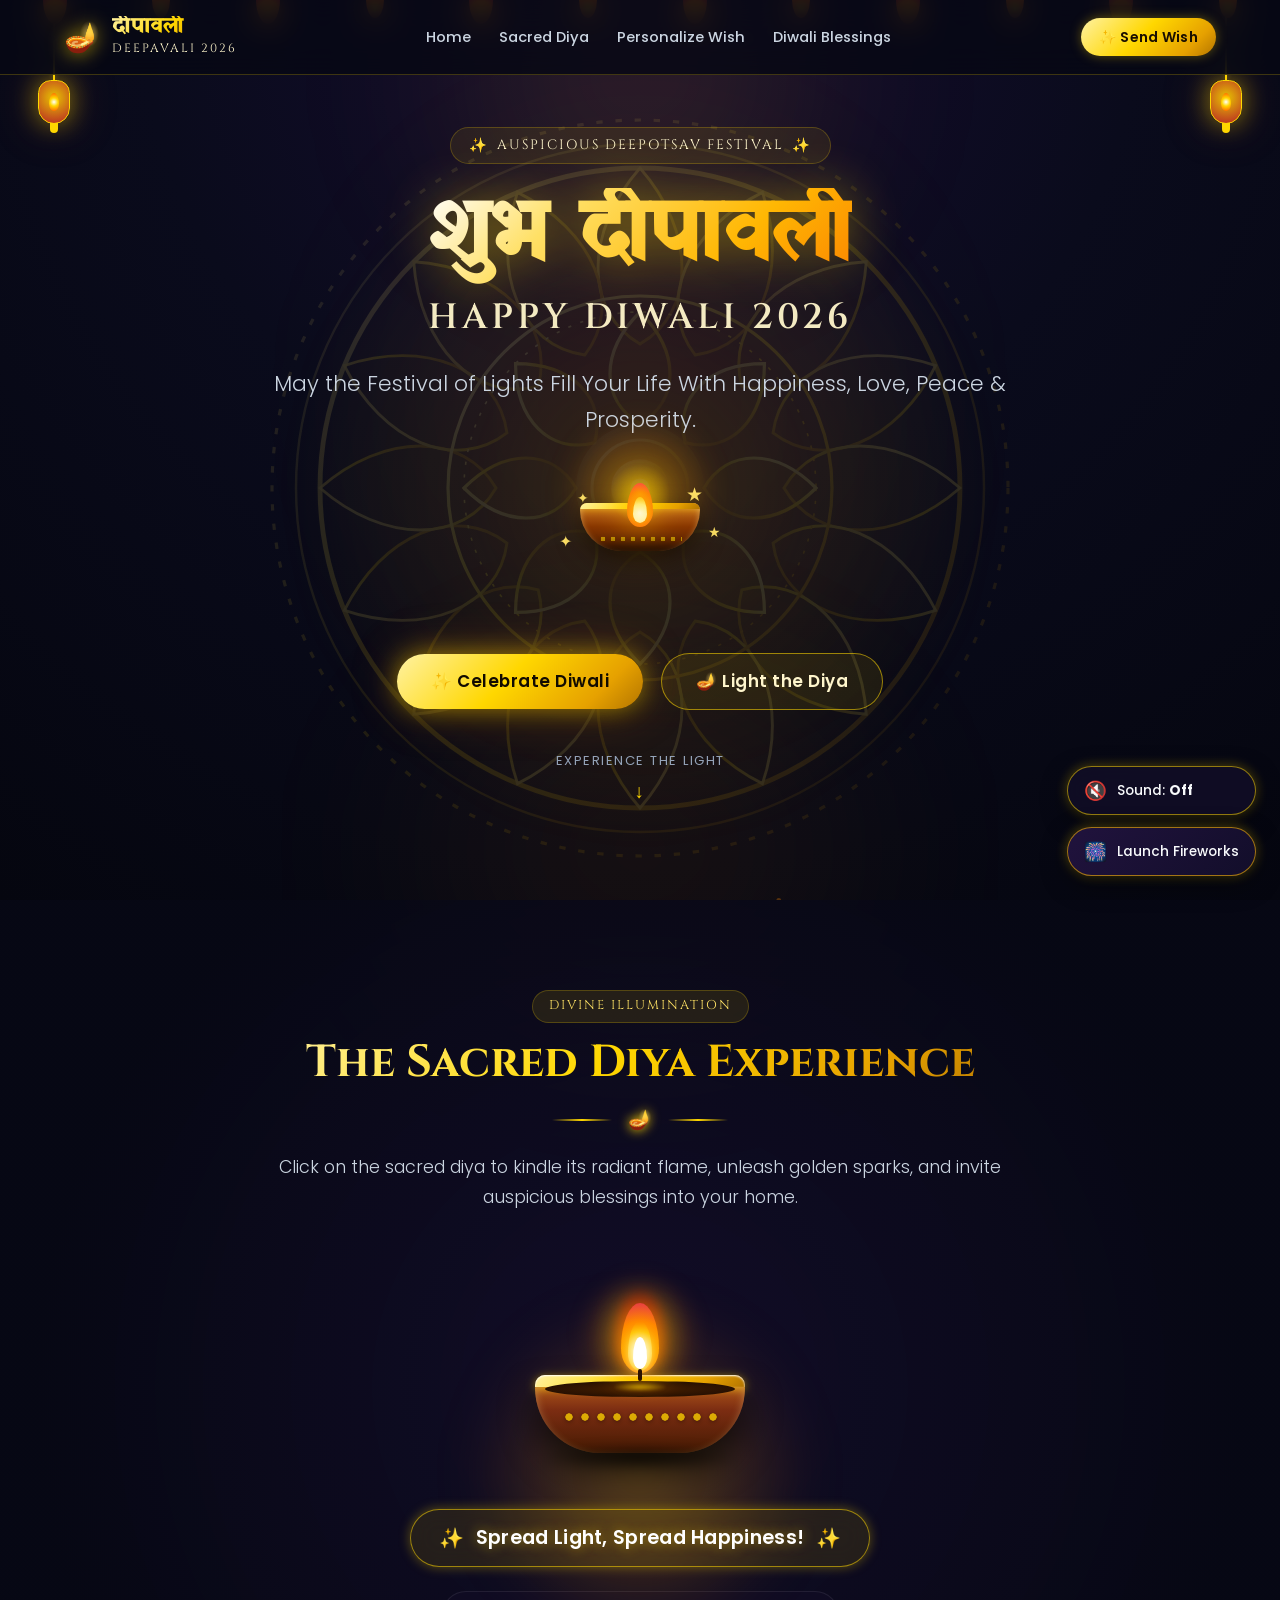
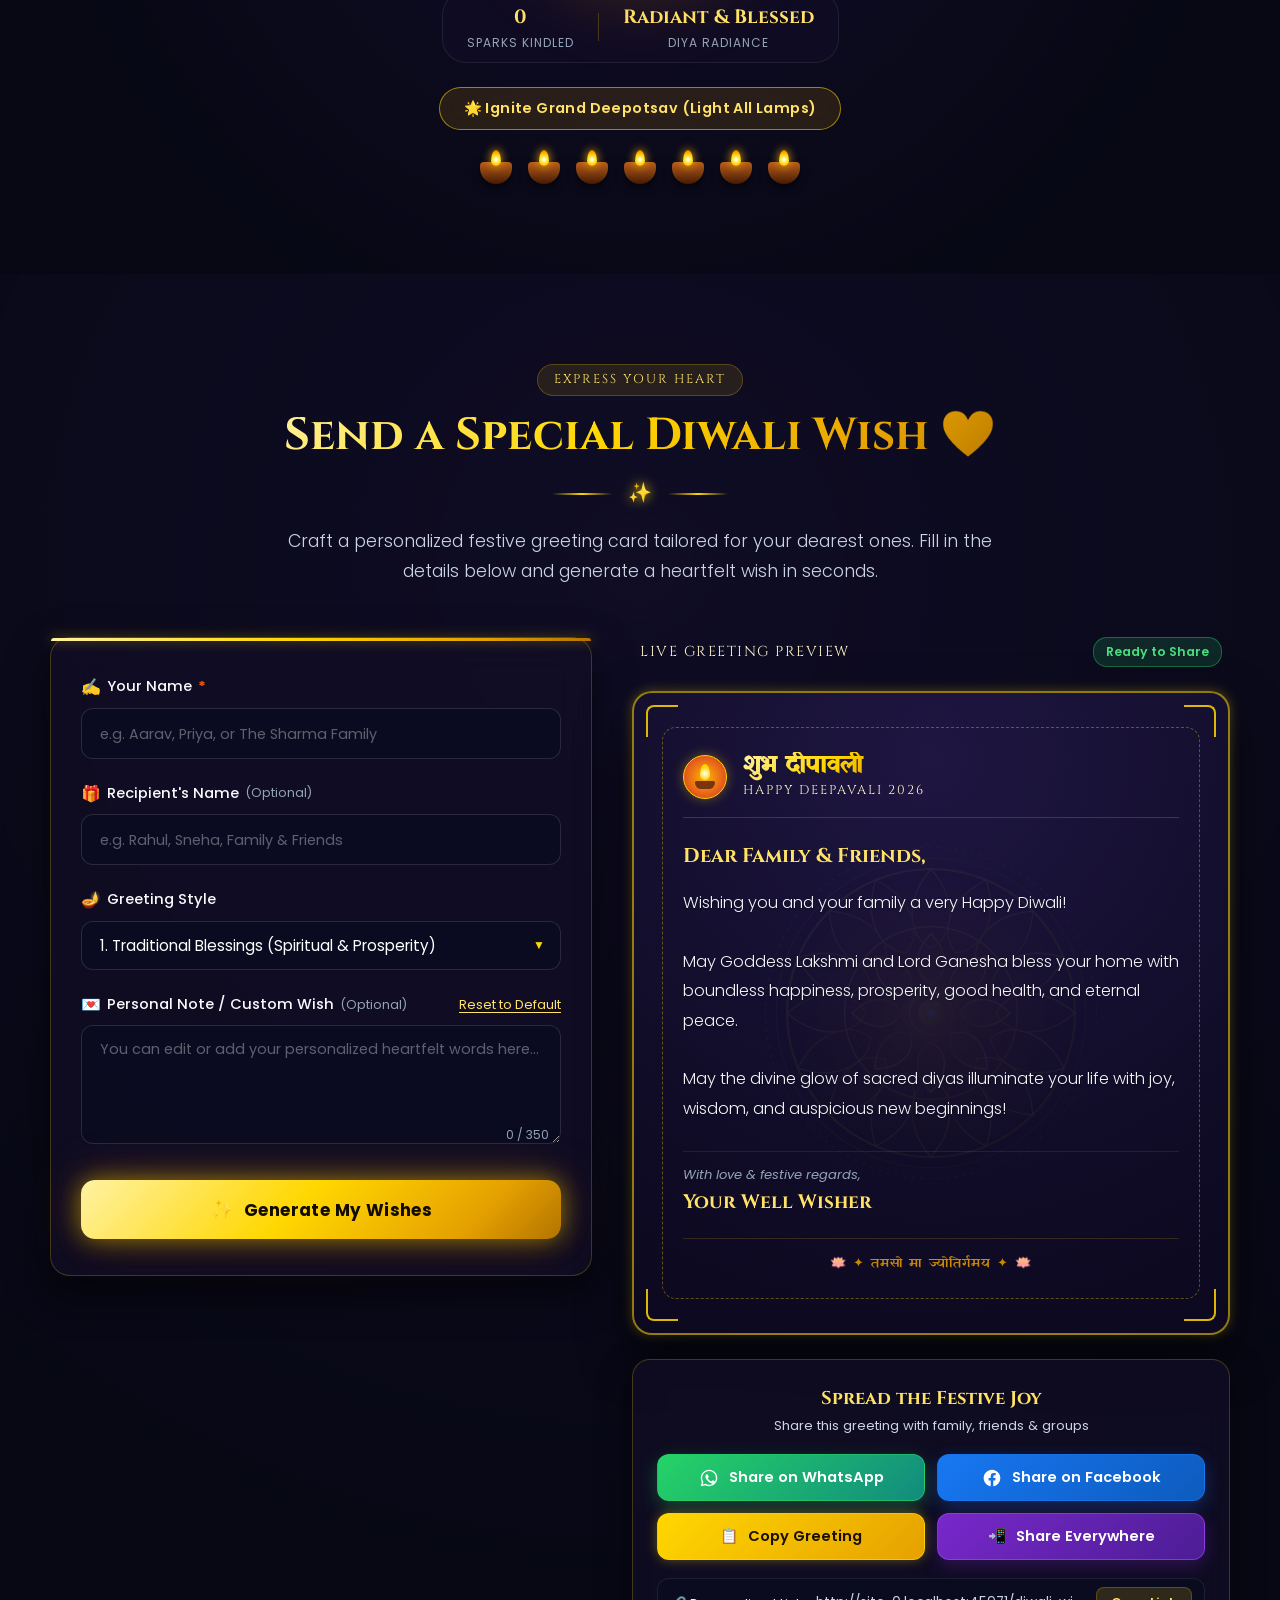
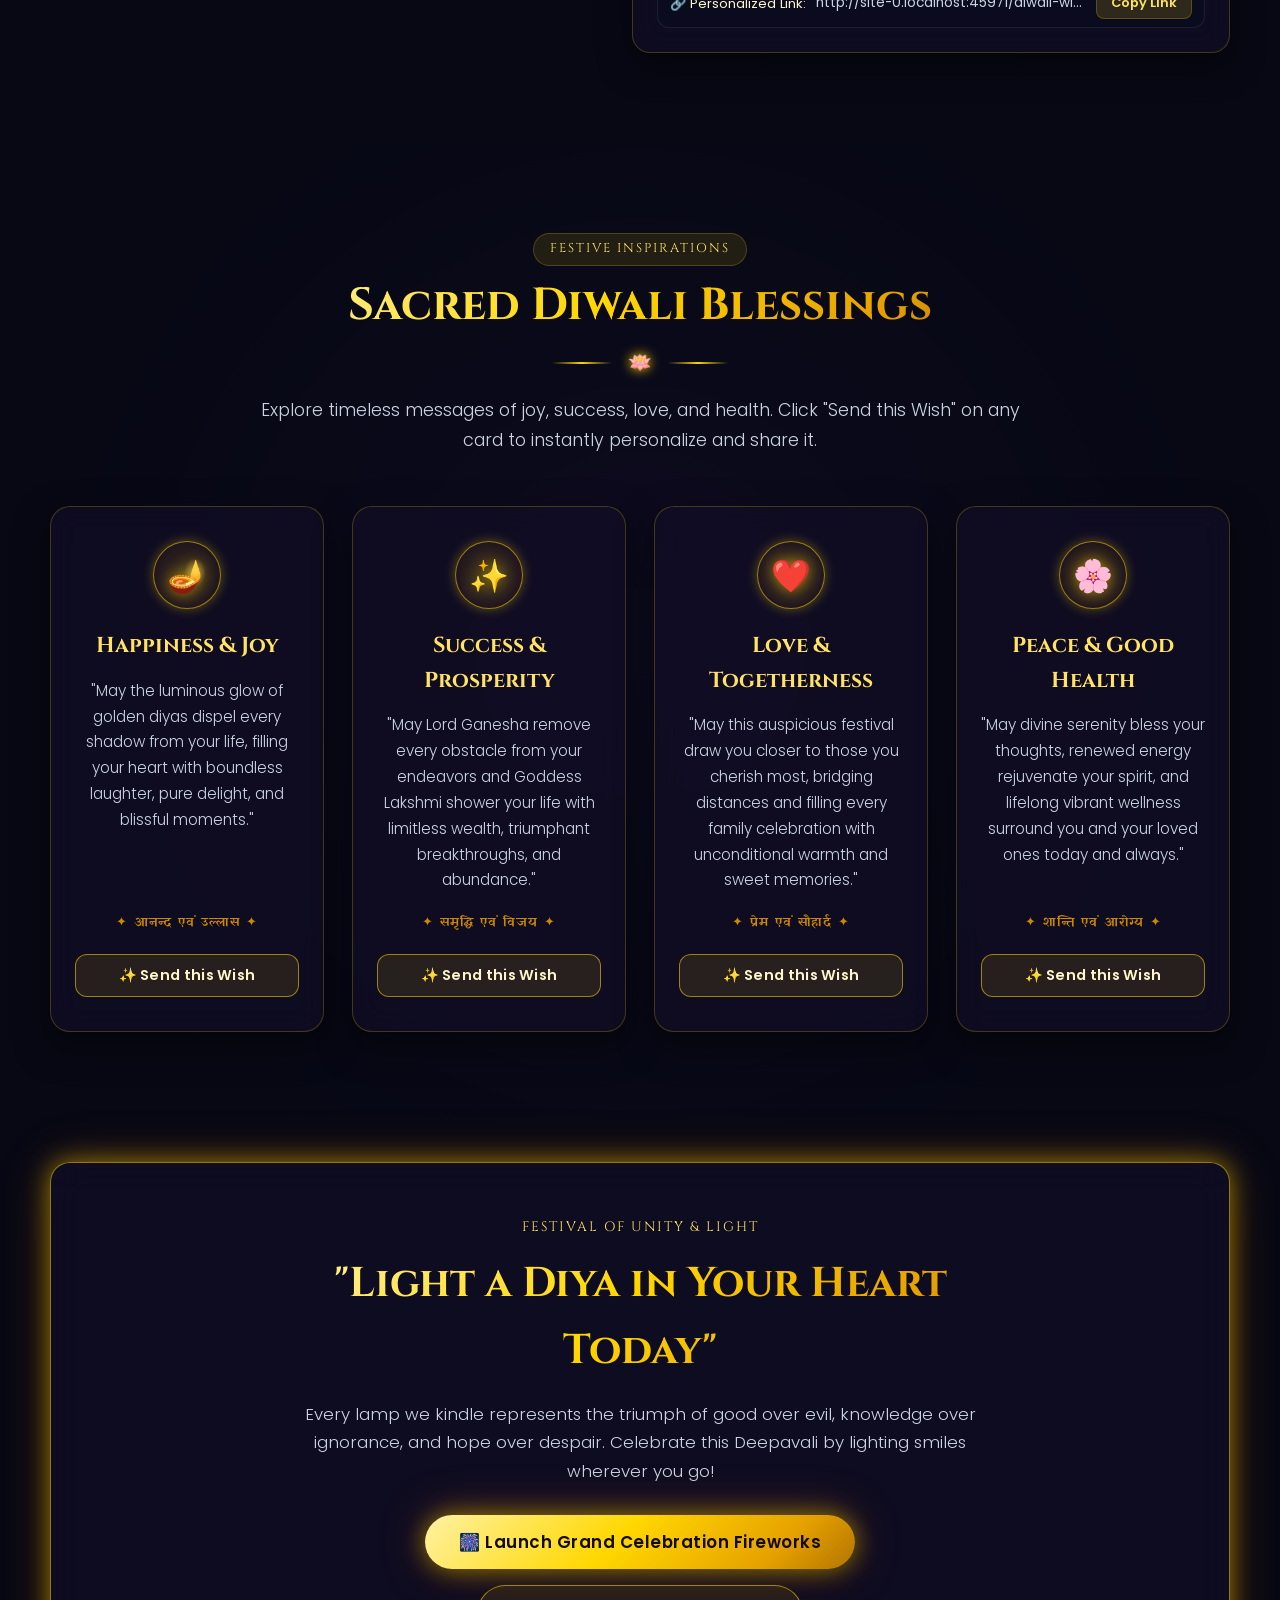
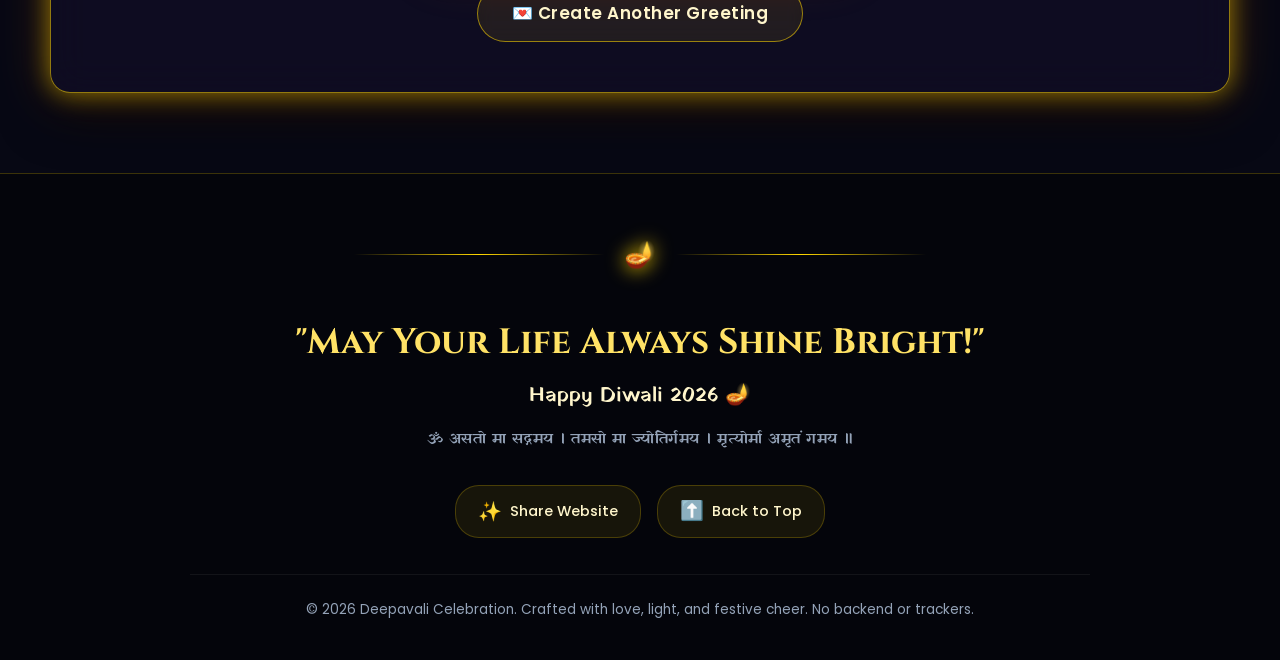
==== index.html @ d4a1dcd3 "feat: Initial commit for Happy Diwali 2026 celebration website" ====
<!DOCTYPE html>
<html lang="en">
<head>
  <meta charset="UTF-8">
  <meta http-equiv="refresh" content="0; url=diwali-wishes/index.html">
  <title>Happy Diwali 2026 | शुभ दीपावली</title>
  <script>
    window.location.replace("diwali-wishes/index.html" + window.location.search + window.location.hash);
  </script>
</head>
<body style="background:#070814; color:#ffd700; font-family:sans-serif; text-align:center; padding-top:20vh;">
  <h2>🪔 शुभ दीपावली | Happy Diwali 2026</h2>
  <p>Entering the Festival of Lights...</p>
  <p><a href="diwali-wishes/index.html" style="color:#ffb703;">Click here if not redirected automatically</a></p>
</body>
</html>
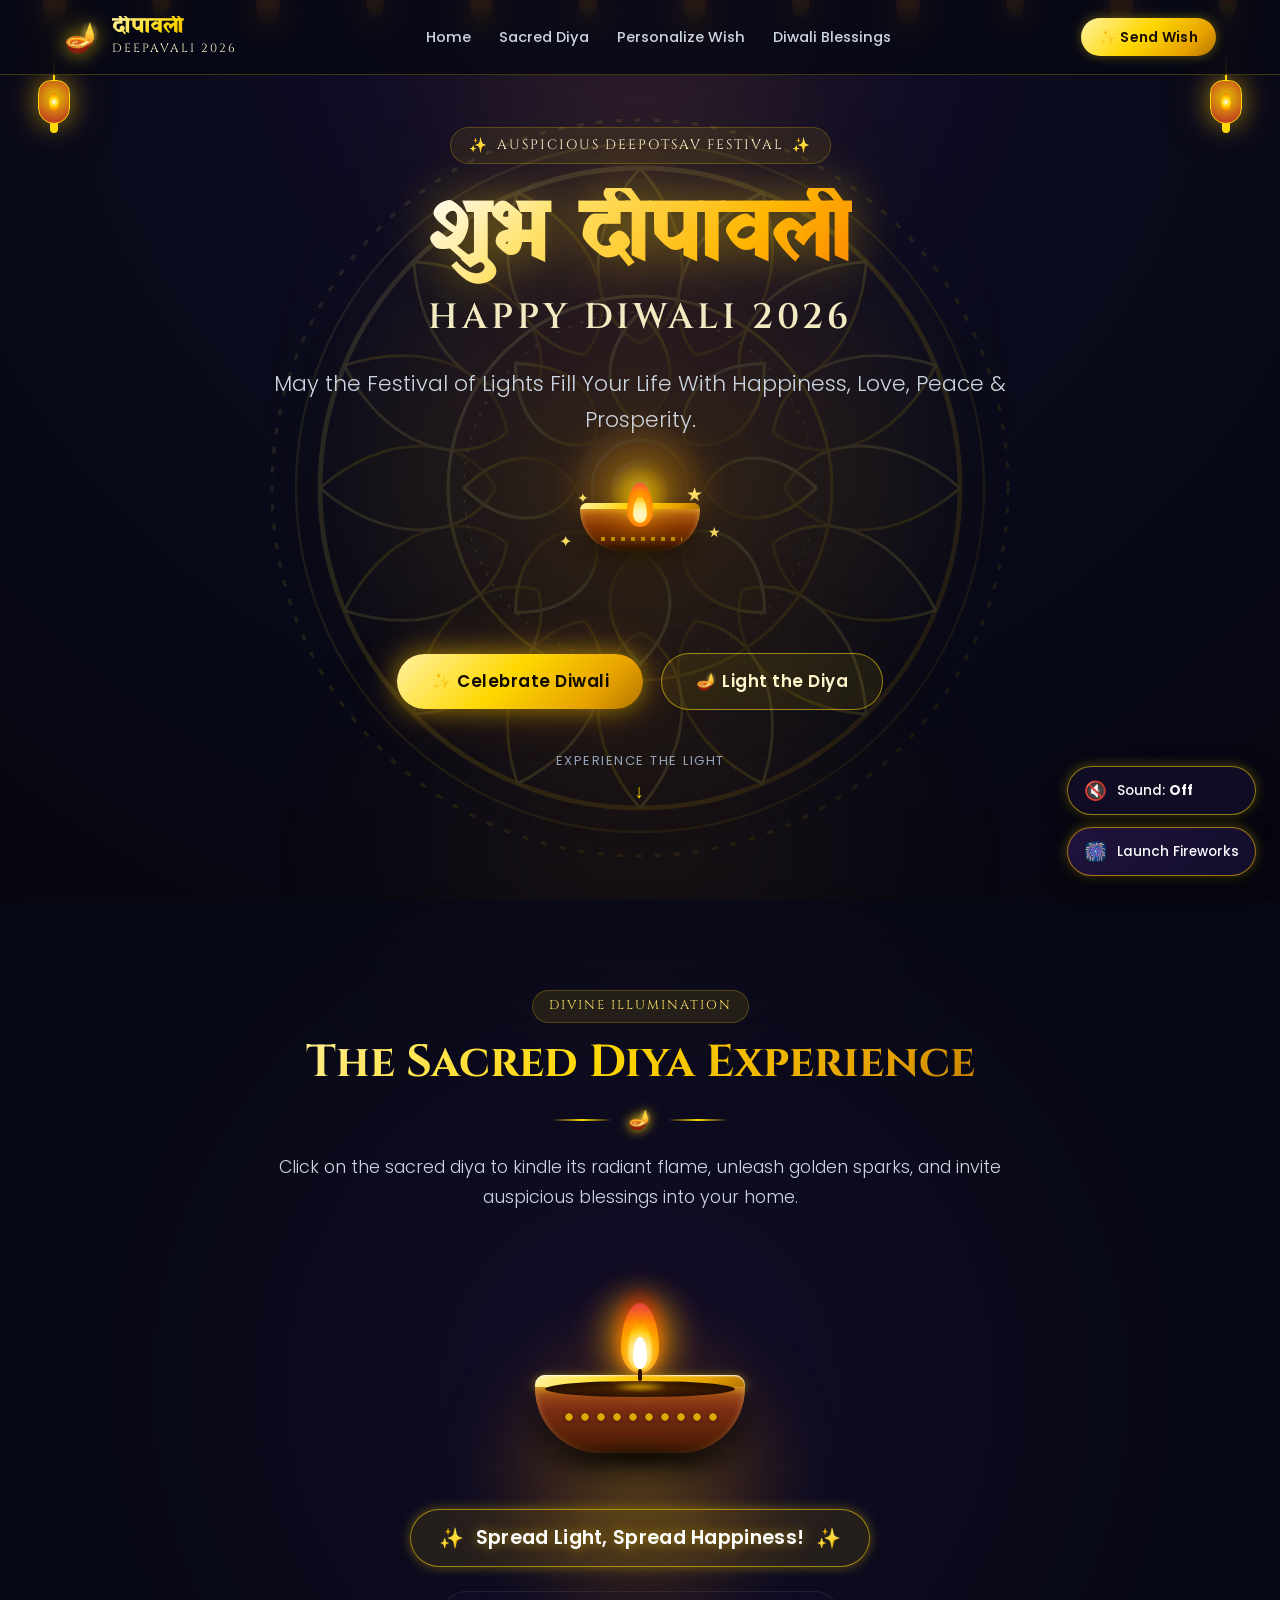
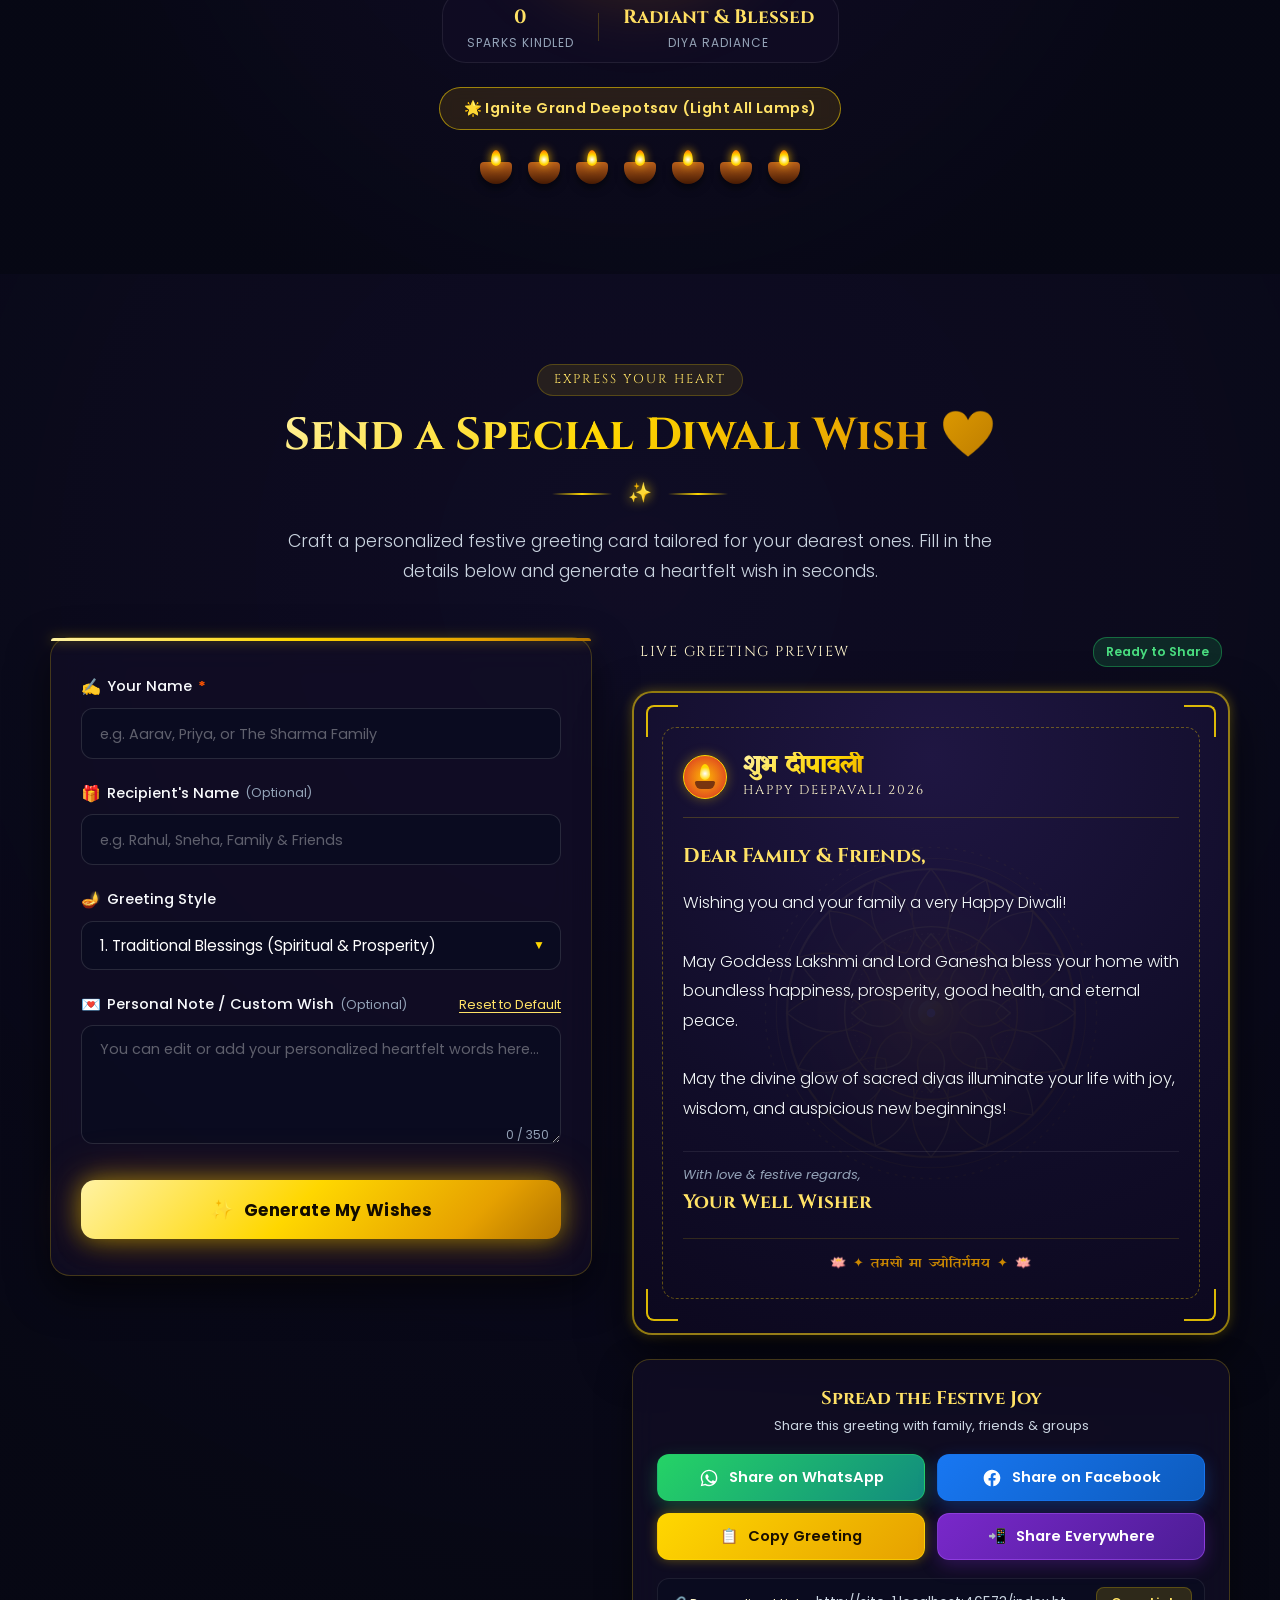
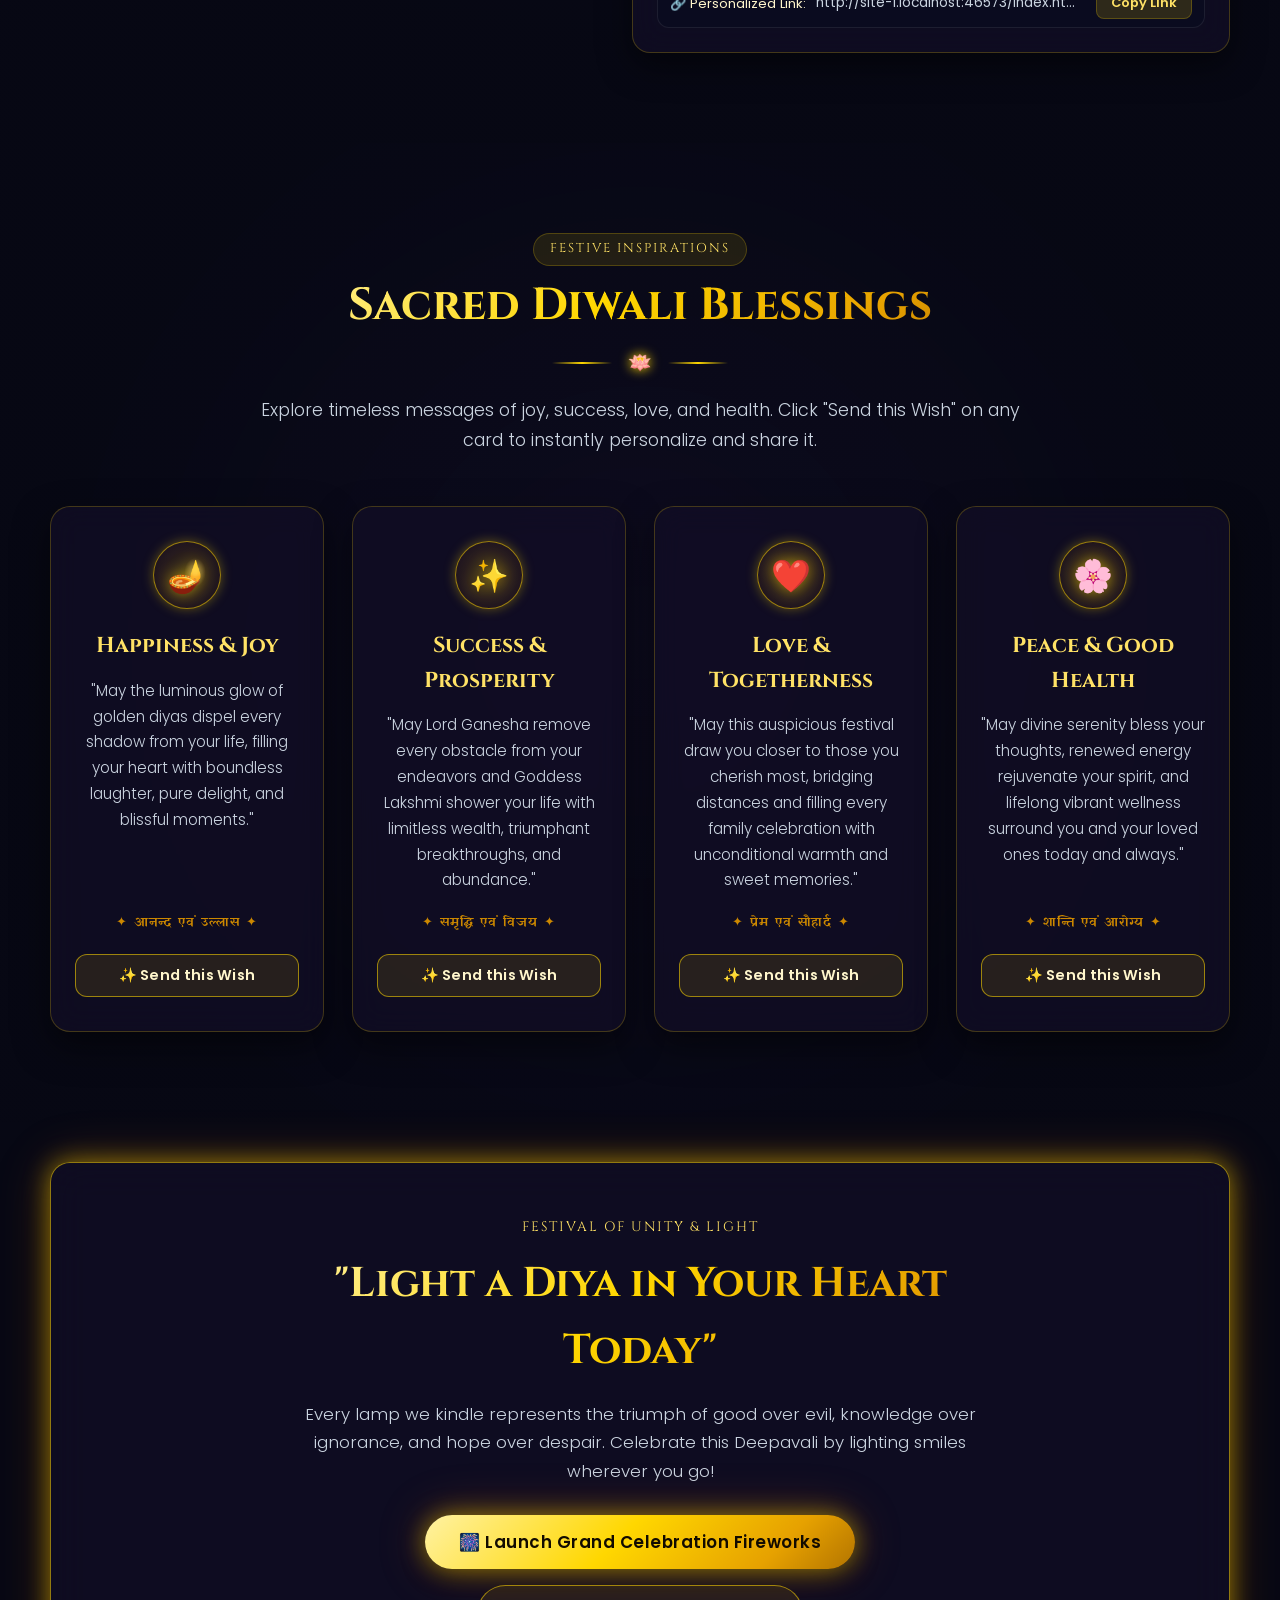
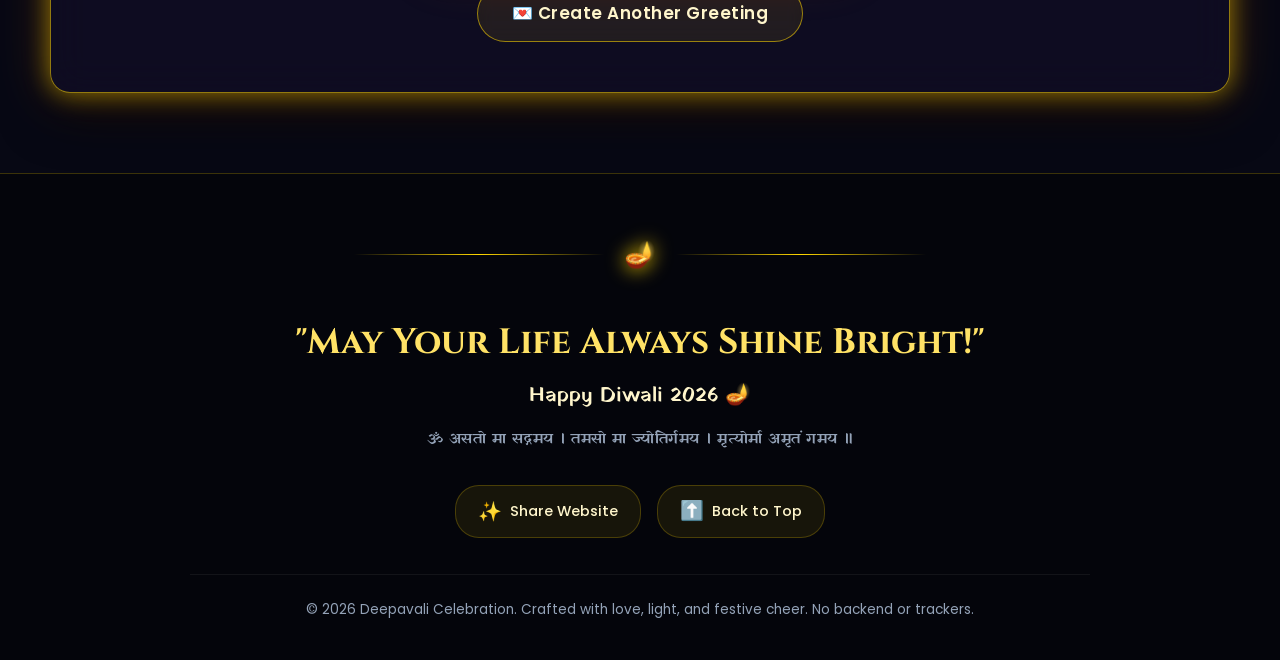
==== commit 18cfda1a: "refactor: Flatten project structure to single root index.html" ====
--- a/index.html
+++ b/index.html
@@ -2,15 +2,652 @@
 <html lang="en">
 <head>
   <meta charset="UTF-8">
-  <meta http-equiv="refresh" content="0; url=diwali-wishes/index.html">
-  <title>Happy Diwali 2026 | शुभ दीपावली</title>
-  <script>
-    window.location.replace("diwali-wishes/index.html" + window.location.search + window.location.hash);
-  </script>
+  <meta name="viewport" content="width=device-width, initial-scale=1.0">
+  <title>Happy Diwali 2026 | शुभ दीपावली - Festival of Lights Celebration</title>
+  <meta name="description" content="Celebrate Happy Diwali 2026 with interactive glowing diyas, magical fireworks, personalized festive greetings, and share heartfelt blessings with your family and friends.">
+  <meta name="keywords" content="Happy Diwali 2026, Shubh Deepavali, Diwali wishes, Diwali greetings, interactive diya, Diwali fireworks, Indian festival of lights">
+  <meta name="author" content="Diwali Celebration">
+  <meta name="theme-color" content="#070814">
+
+  <!-- Open Graph / Facebook -->
+  <meta property="og:type" content="website">
+  <meta property="og:url" content="https://diwali-celebration.local/">
+  <meta property="og:title" content="Happy Diwali 2026 | शुभ दीपावली - Festival of Lights">
+  <meta property="og:description" content="Send personalized Diwali greetings, light the sacred diya, burst fireworks, and spread happiness this festive season!">
+  <meta property="og:image" content="assets/favicon.svg">
+
+  <!-- Twitter -->
+  <meta name="twitter:card" content="summary_large_image">
+  <meta name="twitter:title" content="Happy Diwali 2026 | शुभ दीपावली - Festival of Lights">
+  <meta name="twitter:description" content="Light sacred diyas, launch vibrant fireworks, and generate personalized Diwali wishes for your loved ones!">
+
+  <!-- Favicon -->
+  <link rel="icon" type="image/svg+xml" href="assets/favicon.svg">
+
+  <!-- Google Fonts -->
+  <link rel="preconnect" href="https://fonts.googleapis.com">
+  <link rel="preconnect" href="https://fonts.gstatic.com" crossorigin>
+  <link href="https://fonts.googleapis.com/css2?family=Cinzel:wght@600;700;900&family=Poppins:wght@300;400;500;600;700&family=Rozha+One&family=Yatra+One&display=swap" rel="stylesheet">
+
+  <link rel="stylesheet" href="style.css">
 </head>
-<body style="background:#070814; color:#ffd700; font-family:sans-serif; text-align:center; padding-top:20vh;">
-  <h2>🪔 शुभ दीपावली | Happy Diwali 2026</h2>
-  <p>Entering the Festival of Lights...</p>
-  <p><a href="diwali-wishes/index.html" style="color:#ffb703;">Click here if not redirected automatically</a></p>
+<body>
+
+  <!-- Background Particle & Fireworks Canvas -->
+  <canvas id="fireworks-canvas" aria-hidden="true"></canvas>
+
+  <!-- Ambient Light Halos -->
+  <div class="ambient-glow ambient-glow--top" aria-hidden="true"></div>
+  <div class="ambient-glow ambient-glow--center" aria-hidden="true"></div>
+  <div class="ambient-glow ambient-glow--bottom" aria-hidden="true"></div>
+
+  <!-- Decorative Top Toran / Festive Garlands -->
+  <div class="festive-toran" aria-hidden="true">
+    <div class="toran-garland">
+      <div class="toran-drop"></div>
+      <div class="toran-drop"></div>
+      <div class="toran-drop"></div>
+      <div class="toran-drop"></div>
+      <div class="toran-drop"></div>
+      <div class="toran-drop"></div>
+      <div class="toran-drop"></div>
+      <div class="toran-drop"></div>
+      <div class="toran-drop"></div>
+      <div class="toran-drop"></div>
+      <div class="toran-drop"></div>
+      <div class="toran-drop"></div>
+    </div>
+  </div>
+
+  <!-- Hanging Decorative Lanterns / Diyas (Left & Right) -->
+  <div class="hanging-lantern hanging-lantern--left" aria-hidden="true">
+    <div class="lantern-string"></div>
+    <div class="lantern-body">
+      <div class="lantern-flame"></div>
+    </div>
+  </div>
+  <div class="hanging-lantern hanging-lantern--right" aria-hidden="true">
+    <div class="lantern-string"></div>
+    <div class="lantern-body">
+      <div class="lantern-flame"></div>
+    </div>
+  </div>
+
+  <!-- Floating Audio & Celebration Controls -->
+  <aside class="floating-controls" aria-label="Celebration Controls">
+    <button id="sound-toggle-btn" class="control-btn" title="Toggle Festive Sound Effects" aria-label="Toggle Festive Sound Effects" aria-pressed="false">
+      <span class="control-icon" id="sound-icon">🔇</span>
+      <span class="control-label">Sound: <strong id="sound-status">Off</strong></span>
+    </button>
+    <button id="firework-launch-btn" class="control-btn control-btn--sparkle" title="Burst Celebration Fireworks" aria-label="Burst Fireworks">
+      <span class="control-icon">🎆</span>
+      <span class="control-label">Launch Fireworks</span>
+    </button>
+  </aside>
+
+  <!-- Header / Navigation Bar -->
+  <header class="site-header" id="top">
+    <nav class="nav-container" aria-label="Main Navigation">
+      <a href="#top" class="brand-logo" aria-label="Deepavali 2026 Home">
+        <span class="brand-diya" aria-hidden="true">🪔</span>
+        <span class="brand-text">
+          <span class="brand-title">दीपावली</span>
+          <span class="brand-subtitle">Deepavali 2026</span>
+        </span>
+      </a>
+
+      <ul class="nav-menu">
+        <li><a href="#hero" class="nav-link">Home</a></li>
+        <li><a href="#interactive-diya" class="nav-link">Sacred Diya</a></li>
+        <li><a href="#wishes-generator" class="nav-link">Personalize Wish</a></li>
+        <li><a href="#festive-cards" class="nav-link">Diwali Blessings</a></li>
+      </ul>
+
+      <a href="#wishes-generator" class="btn-nav-action">
+        <span>✨ Send Wish</span>
+      </a>
+    </nav>
+  </header>
+
+  <main>
+    <!-- 2. HERO SECTION -->
+    <section class="hero-section" id="hero" aria-labelledby="hero-title">
+      <!-- Rotating Decorative Rangoli in background -->
+      <div class="hero-rangoli-bg" aria-hidden="true">
+        <img src="assets/rangoli-mandala.svg" alt="" class="spinning-rangoli">
+      </div>
+
+      <!-- Personalized Incoming Greeting Banner (if URL has ?to=...) -->
+      <div id="incoming-wish-banner" class="incoming-wish-banner hidden" role="alert">
+        <div class="banner-inner">
+          <span class="banner-sparkle">✨</span>
+          <p id="incoming-wish-text">A special Diwali wish has arrived for you!</p>
+          <a href="#generated-card-section" class="banner-cta">View Greeting 🪔</a>
+        </div>
+      </div>
+
+      <div class="hero-content">
+        <div class="hero-badge">
+          <span class="badge-sparkle">✨</span>
+          <span>Auspicious Deepotsav Festival</span>
+          <span class="badge-sparkle">✨</span>
+        </div>
+
+        <h1 class="hero-title" id="hero-title">
+          <span class="hindi-headline">शुभ दीपावली</span>
+          <span class="english-headline">Happy Diwali 2026</span>
+        </h1>
+
+        <p class="hero-subheading">
+          May the Festival of Lights Fill Your Life With Happiness, Love, Peace &amp; Prosperity.
+        </p>
+
+        <!-- Central Hero Animated Diya -->
+        <div class="hero-diya-wrapper" aria-label="Festive Diya Illustration">
+          <div class="diya-aura"></div>
+          <div class="diya-sparkles-container" aria-hidden="true">
+            <span class="sparkle s1">✦</span>
+            <span class="sparkle s2">★</span>
+            <span class="sparkle s3">✦</span>
+            <span class="sparkle s4">★</span>
+          </div>
+
+          <div class="traditional-diya hero-diya-graphic">
+            <!-- Diya Flame -->
+            <div class="diya-flame-group">
+              <div class="flame-outer"></div>
+              <div class="flame-core"></div>
+              <div class="flame-glow"></div>
+            </div>
+            <!-- Diya Clay Vessel -->
+            <div class="diya-body">
+              <div class="diya-rim-gold"></div>
+              <div class="diya-pattern"></div>
+              <div class="diya-base-shadow"></div>
+            </div>
+          </div>
+        </div>
+
+        <!-- Hero Call to Action Buttons -->
+        <div class="hero-actions">
+          <a href="#wishes-generator" class="cta-button primary-cta" id="cta-celebrate-btn">
+            <span class="cta-shine"></span>
+            <span class="cta-text">✨ Celebrate Diwali</span>
+          </a>
+          <a href="#interactive-diya" class="cta-button secondary-cta" id="cta-light-diya-btn">
+            <span class="cta-text">🪔 Light the Diya</span>
+          </a>
+        </div>
+
+        <!-- Floating scroll indicator -->
+        <a href="#interactive-diya" class="scroll-down-hint" aria-label="Scroll to Sacred Diya experience">
+          <span class="hint-text">Experience the Light</span>
+          <span class="hint-arrow">↓</span>
+        </a>
+      </div>
+    </section>
+
+    <!-- 3. INTERACTIVE DIYA EXPERIENCE -->
+    <section class="interactive-diya-section" id="interactive-diya" aria-labelledby="diya-experience-title">
+      <div class="section-container">
+        <div class="section-header">
+          <span class="section-tag">Divine Illumination</span>
+          <h2 class="section-title" id="diya-experience-title">The Sacred Diya Experience</h2>
+          <div class="decorative-separator" aria-hidden="true">
+            <span class="sep-line"></span>
+            <span class="sep-icon">🪔</span>
+            <span class="sep-line"></span>
+          </div>
+          <p class="section-subtitle">
+            Click on the sacred diya to kindle its radiant flame, unleash golden sparks, and invite auspicious blessings into your home.
+          </p>
+        </div>
+
+        <!-- Interactive Centerpiece Diya -->
+        <div class="interactive-diya-stage">
+          <div class="diya-pedestal-glow" id="pedestal-glow"></div>
+          
+          <button type="button" class="grand-diya-button" id="grand-diya-btn" aria-label="Click to light sacred diya and trigger radiant glow">
+            <!-- Golden shockwave ripple effect on click -->
+            <div class="diya-shockwave" id="diya-shockwave" aria-hidden="true"></div>
+
+            <!-- Diya Graphic Container -->
+            <div class="grand-diya" id="grand-diya">
+              <!-- Animated Flame Group -->
+              <div class="grand-flame-wrapper" id="grand-flame">
+                <div class="flame-halo"></div>
+                <div class="flame-outer-burst"></div>
+                <div class="flame-shape flame-outer"></div>
+                <div class="flame-shape flame-middle"></div>
+                <div class="flame-shape flame-inner"></div>
+                <div class="flame-wick"></div>
+              </div>
+
+              <!-- Grand Clay Diya Vessel -->
+              <div class="grand-diya-vessel">
+                <div class="vessel-gold-rim"></div>
+                <div class="vessel-oil-pool">
+                  <div class="oil-reflection"></div>
+                </div>
+                <div class="vessel-clay-body">
+                  <div class="vessel-mandala-motif"></div>
+                </div>
+                <div class="vessel-base-shadow"></div>
+              </div>
+            </div>
+          </button>
+
+          <!-- Floating Golden Particle Anchor for Clicks -->
+          <div class="diya-particle-spawner" id="diya-particle-spawner" aria-hidden="true"></div>
+
+          <!-- Click Prompt / Status Message -->
+          <div class="diya-message-box" id="diya-message-box" role="status" aria-live="polite">
+            <span class="message-icon">✨</span>
+            <span class="message-text" id="diya-dynamic-message">Spread Light, Spread Happiness!</span>
+            <span class="message-icon">✨</span>
+          </div>
+
+          <!-- Diya Interaction Stats -->
+          <div class="diya-stats-bar">
+            <div class="stat-item">
+              <span class="stat-number" id="diya-click-count">0</span>
+              <span class="stat-label">Sparks Kindled</span>
+            </div>
+            <div class="stat-divider"></div>
+            <div class="stat-item">
+              <span class="stat-status" id="diya-glow-level">Radiant &amp; Blessed</span>
+              <span class="stat-label">Diya Radiance</span>
+            </div>
+          </div>
+
+          <!-- Deepotsav Cascade Button -->
+          <div class="deepotsav-action">
+            <button type="button" class="btn-deepotsav" id="btn-ignite-all">
+              <span>🌟 Ignite Grand Deepotsav (Light All Lamps)</span>
+            </button>
+          </div>
+
+          <!-- Decorative Arch of Mini Diyas -->
+          <div class="mini-diyas-row" id="mini-diyas-row" aria-label="Decorative festive lamps">
+            <div class="mini-diya lit"><span class="mini-flame"></span></div>
+            <div class="mini-diya lit"><span class="mini-flame"></span></div>
+            <div class="mini-diya lit"><span class="mini-flame"></span></div>
+            <div class="mini-diya lit"><span class="mini-flame"></span></div>
+            <div class="mini-diya lit"><span class="mini-flame"></span></div>
+            <div class="mini-diya lit"><span class="mini-flame"></span></div>
+            <div class="mini-diya lit"><span class="mini-flame"></span></div>
+          </div>
+        </div>
+      </div>
+    </section>
+
+    <!-- 4. PERSONALIZED DIWALI WISHES GENERATOR -->
+    <section class="wishes-generator-section" id="wishes-generator" aria-labelledby="generator-title">
+      <div class="section-container">
+        <div class="section-header">
+          <span class="section-tag">Express Your Heart</span>
+          <h2 class="section-title" id="generator-title">Send a Special Diwali Wish ❤️</h2>
+          <div class="decorative-separator" aria-hidden="true">
+            <span class="sep-line"></span>
+            <span class="sep-icon">✨</span>
+            <span class="sep-line"></span>
+          </div>
+          <p class="section-subtitle">
+            Craft a personalized festive greeting card tailored for your dearest ones. Fill in the details below and generate a heartfelt wish in seconds.
+          </p>
+        </div>
+
+        <div class="generator-layout">
+          <!-- Left: Input Form Card -->
+          <div class="generator-form-card glass-panel">
+            <div class="card-glow-edge" aria-hidden="true"></div>
+            
+            <form id="diwali-wishes-form" class="wishes-form" novalidate>
+              <div class="form-group">
+                <label for="sender-name-input" class="form-label">
+                  <span class="label-icon">✍️</span> Your Name
+                  <span class="required-indicator">*</span>
+                </label>
+                <div class="input-wrapper">
+                  <input 
+                    type="text" 
+                    id="sender-name-input" 
+                    class="form-control" 
+                    placeholder="e.g. Aarav, Priya, or The Sharma Family" 
+                    maxlength="60" 
+                    required 
+                    autocomplete="name"
+                  >
+                  <span class="input-focus-border"></span>
+                </div>
+              </div>
+
+              <div class="form-group">
+                <label for="recipient-name-input" class="form-label">
+                  <span class="label-icon">🎁</span> Recipient's Name
+                  <span class="optional-indicator">(Optional)</span>
+                </label>
+                <div class="input-wrapper">
+                  <input 
+                    type="text" 
+                    id="recipient-name-input" 
+                    class="form-control" 
+                    placeholder="e.g. Rahul, Sneha, Family & Friends" 
+                    maxlength="60" 
+                    autocomplete="off"
+                  >
+                  <span class="input-focus-border"></span>
+                </div>
+              </div>
+
+              <div class="form-group">
+                <label for="greeting-style-select" class="form-label">
+                  <span class="label-icon">🪔</span> Greeting Style
+                </label>
+                <div class="select-wrapper">
+                  <select id="greeting-style-select" class="form-control form-select">
+                    <option value="traditional" selected>1. Traditional Blessings (Spiritual &amp; Prosperity)</option>
+                    <option value="family">2. Family &amp; Love (Warmth &amp; Togetherness)</option>
+                    <option value="friends">3. Friends Special (Fun, Sweets &amp; Sparklers)</option>
+                    <option value="success">4. Success &amp; Prosperity (Career, Growth &amp; Fortune)</option>
+                  </select>
+                  <span class="select-chevron" aria-hidden="true">▼</span>
+                </div>
+              </div>
+
+              <!-- Optional Custom Message Expansion -->
+              <div class="form-group">
+                <div class="custom-msg-header">
+                  <label for="custom-note-input" class="form-label">
+                    <span class="label-icon">💌</span> Personal Note / Custom Wish
+                    <span class="optional-indicator">(Optional)</span>
+                  </label>
+                  <button type="button" id="reset-default-wish-btn" class="btn-text-action" title="Revert to style default message">
+                    Reset to Default
+                  </button>
+                </div>
+                <div class="textarea-wrapper">
+                  <textarea 
+                    id="custom-note-input" 
+                    class="form-control form-textarea" 
+                    rows="4" 
+                    placeholder="You can edit or add your personalized heartfelt words here..."
+                    maxlength="350"
+                  ></textarea>
+                  <span class="char-counter" id="char-counter">0 / 350</span>
+                </div>
+              </div>
+
+              <button type="submit" class="btn-generate-wish" id="generate-wish-btn">
+                <span class="btn-sparkle-fx"></span>
+                <span class="btn-content">
+                  <span class="btn-icon">✨</span>
+                  <span class="btn-text">Generate My Wishes</span>
+                </span>
+              </button>
+            </form>
+          </div>
+
+          <!-- Right: Generated Greeting Card Preview & Share Hub -->
+          <div class="generator-preview-card" id="generated-card-section">
+            <div class="preview-header">
+              <span class="preview-tag">Live Greeting Preview</span>
+              <span class="card-status-badge" id="card-status-badge">Ready to Share</span>
+            </div>
+
+            <!-- The Festive Greeting Card -->
+            <article class="festive-greeting-card" id="greeting-card" aria-label="Personalized Diwali Greeting Card">
+              <!-- Golden Filigree Corners -->
+              <div class="card-corner corner-tl" aria-hidden="true"></div>
+              <div class="card-corner corner-tr" aria-hidden="true"></div>
+              <div class="card-corner corner-bl" aria-hidden="true"></div>
+              <div class="card-corner corner-br" aria-hidden="true"></div>
+              
+              <!-- Subtle Background Rangoli Watermark -->
+              <div class="card-watermark" aria-hidden="true"></div>
+
+              <div class="card-inner-frame">
+                <!-- Card Header with Mini Diya -->
+                <header class="card-header">
+                  <div class="card-diya-badge" aria-hidden="true">
+                    <span class="badge-diya-flame"></span>
+                    <span class="badge-diya-pot"></span>
+                  </div>
+                  <div class="card-festival-title">
+                    <span class="hindi-badge">शुभ दीपावली</span>
+                    <span class="english-badge">Happy Deepavali 2026</span>
+                  </div>
+                </header>
+
+                <!-- Card Content -->
+                <div class="card-body">
+                  <p class="greeting-salutation" id="card-salutation">Dear Family &amp; Friends,</p>
+                  
+                  <div class="greeting-message-text" id="card-message-text">
+                    Wishing you and your family a very Happy Diwali!
+                    <br><br>
+                    May Goddess Lakshmi bless your home with happiness, prosperity, good health, and endless success. May every diya lit this season bring boundless cheer to your life!
+                  </div>
+
+                  <div class="greeting-signature">
+                    <p class="sign-label">With love &amp; festive regards,</p>
+                    <p class="sign-name" id="card-sender-name">Your Well Wisher</p>
+                  </div>
+                </div>
+
+                <!-- Card Footer Seal -->
+                <footer class="card-footer">
+                  <div class="seal-motif">🪷 ✦ तमसो मा ज्योतिर्गमय ✦ 🪷</div>
+                </footer>
+              </div>
+            </article>
+
+            <!-- 5. SHARE FEATURES – MOST IMPORTANT -->
+            <div class="share-features-hub" aria-label="Share Your Diwali Greeting">
+              <h3 class="share-hub-title">
+                <span>Spread the Festive Joy</span>
+                <span class="title-sub">Share this greeting with family, friends &amp; groups</span>
+              </h3>
+
+              <div class="share-buttons-grid">
+                <!-- Share on WhatsApp -->
+                <button type="button" class="share-btn share-whatsapp" id="btn-share-whatsapp" title="Share greeting directly on WhatsApp">
+                  <span class="share-icon" aria-hidden="true">
+                    <svg viewBox="0 0 24 24" width="20" height="20" fill="currentColor">
+                      <path d="M12.04 2C6.58 2 2.13 6.45 2.13 11.91C2.13 13.66 2.59 15.36 3.45 16.86L2.05 22L7.3 20.62C8.75 21.41 10.38 21.83 12.04 21.83C17.5 21.83 21.95 17.38 21.95 11.92C21.95 9.27 20.92 6.78 19.05 4.91C17.18 3.03 14.69 2 12.04 2M12.05 3.67C14.25 3.67 16.31 4.53 17.87 6.09C19.42 7.65 20.28 9.72 20.28 11.92C20.28 16.46 16.58 20.15 12.04 20.15C10.56 20.15 9.11 19.76 7.85 19L7.55 18.83L4.43 19.65L5.26 16.61L5.06 16.29C4.24 15 3.8 13.47 3.8 11.91C3.81 7.37 7.5 3.67 12.05 3.67M9.53 7.55C9.33 7.55 9 7.63 8.72 7.94C8.44 8.25 7.66 8.98 7.66 10.46C7.66 11.94 8.74 13.37 8.89 13.57C9.05 13.78 10.96 16.73 13.88 17.98C14.58 18.28 15.12 18.46 15.55 18.6C16.25 18.82 16.89 18.79 17.39 18.71C17.95 18.63 19.12 18 19.36 17.33C19.6 16.65 19.6 16.08 19.53 15.95C19.45 15.83 19.26 15.76 18.96 15.61C18.67 15.46 17.21 14.74 16.94 14.64C16.67 14.55 16.47 14.5 16.28 14.8C16.08 15.1 15.51 15.76 15.34 15.96C15.17 16.15 15 16.18 14.71 16.03C14.41 15.88 13.46 15.57 12.34 14.57C11.47 13.79 10.88 12.83 10.71 12.54C10.54 12.24 10.69 12.08 10.84 11.93C10.98 11.8 11.14 11.58 11.3 11.4C11.45 11.22 11.5 11.09 11.6 10.89C11.7 10.69 11.65 10.51 11.58 10.37C11.5 10.22 10.93 8.82 10.68 8.24C10.45 7.67 10.22 7.75 10.05 7.74L9.53 7.55Z"/>
+                    </svg>
+                  </span>
+                  <span class="share-btn-text">Share on WhatsApp</span>
+                </button>
+
+                <!-- Share on Facebook -->
+                <button type="button" class="share-btn share-facebook" id="btn-share-facebook" title="Share website on Facebook">
+                  <span class="share-icon" aria-hidden="true">
+                    <svg viewBox="0 0 24 24" width="20" height="20" fill="currentColor">
+                      <path d="M12 2.04C6.5 2.04 2 6.53 2 12.06C2 17.06 5.66 21.21 10.44 21.96V14.96H7.9V12.06H10.44V9.85C10.44 7.34 11.93 5.96 14.22 5.96C15.31 5.96 16.45 6.15 16.45 6.15V8.62H15.19C13.95 8.62 13.56 9.39 13.56 10.18V12.06H16.34L15.89 14.96H13.56V21.96A10 10 0 0 0 22 12.06C22 6.53 17.5 2.04 12 2.04Z"/>
+                    </svg>
+                  </span>
+                  <span class="share-btn-text">Share on Facebook</span>
+                </button>
+
+                <!-- Copy Greeting -->
+                <button type="button" class="share-btn share-copy" id="btn-copy-greeting" title="Copy greeting text to clipboard">
+                  <span class="share-icon" aria-hidden="true">📋</span>
+                  <span class="share-btn-text">Copy Greeting</span>
+                </button>
+
+                <!-- Native Share Button (Web Share API) -->
+                <button type="button" class="share-btn share-native" id="btn-native-share" title="Share via device options">
+                  <span class="share-icon" aria-hidden="true">📲</span>
+                  <span class="share-btn-text">Share Everywhere</span>
+                </button>
+              </div>
+
+              <!-- Shareable Link info bar -->
+              <div class="share-url-box">
+                <span class="share-url-label">🔗 Personalized Link:</span>
+                <input type="text" id="shareable-link-input" class="share-url-input" readonly value="">
+                <button type="button" class="btn-copy-url" id="btn-copy-url" title="Copy link">Copy Link</button>
+              </div>
+            </div>
+          </div>
+        </div>
+      </div>
+    </section>
+
+    <!-- 6. DIWALI WISHES SECTION (Four Cards) -->
+    <section class="festive-cards-section" id="festive-cards" aria-labelledby="cards-section-title">
+      <div class="section-container">
+        <div class="section-header">
+          <span class="section-tag">Festive Inspirations</span>
+          <h2 class="section-title" id="cards-section-title">Sacred Diwali Blessings</h2>
+          <div class="decorative-separator" aria-hidden="true">
+            <span class="sep-line"></span>
+            <span class="sep-icon">🪷</span>
+            <span class="sep-line"></span>
+          </div>
+          <p class="section-subtitle">
+            Explore timeless messages of joy, success, love, and health. Click "Send this Wish" on any card to instantly personalize and share it.
+          </p>
+        </div>
+
+        <div class="blessings-grid">
+          <!-- Card 1: 🪔 Happiness & Joy -->
+          <article class="blessing-card" data-style="traditional" tabindex="0">
+            <div class="card-glow-layer" aria-hidden="true"></div>
+            <div class="card-icon-wrapper">
+              <span class="blessing-icon" aria-hidden="true">🪔</span>
+            </div>
+            <h3 class="blessing-card-title">Happiness &amp; Joy</h3>
+            <p class="blessing-quote">
+              "May the luminous glow of golden diyas dispel every shadow from your life, filling your heart with boundless laughter, pure delight, and blissful moments."
+            </p>
+            <div class="blessing-motif" aria-hidden="true">✦ आनन्द एवं उल्लास ✦</div>
+            <button type="button" class="btn-select-wish" data-target-style="traditional" data-card-title="Happiness &amp; Joy">
+              <span>✨ Send this Wish</span>
+            </button>
+          </article>
+
+          <!-- Card 2: ✨ Success & Prosperity -->
+          <article class="blessing-card" data-style="success" tabindex="0">
+            <div class="card-glow-layer" aria-hidden="true"></div>
+            <div class="card-icon-wrapper">
+              <span class="blessing-icon" aria-hidden="true">✨</span>
+            </div>
+            <h3 class="blessing-card-title">Success &amp; Prosperity</h3>
+            <p class="blessing-quote">
+              "May Lord Ganesha remove every obstacle from your endeavors and Goddess Lakshmi shower your life with limitless wealth, triumphant breakthroughs, and abundance."
+            </p>
+            <div class="blessing-motif" aria-hidden="true">✦ समृद्धि एवं विजय ✦</div>
+            <button type="button" class="btn-select-wish" data-target-style="success" data-card-title="Success &amp; Prosperity">
+              <span>✨ Send this Wish</span>
+            </button>
+          </article>
+
+          <!-- Card 3: ❤️ Love & Togetherness -->
+          <article class="blessing-card" data-style="family" tabindex="0">
+            <div class="card-glow-layer" aria-hidden="true"></div>
+            <div class="card-icon-wrapper">
+              <span class="blessing-icon" aria-hidden="true">❤️</span>
+            </div>
+            <h3 class="blessing-card-title">Love &amp; Togetherness</h3>
+            <p class="blessing-quote">
+              "May this auspicious festival draw you closer to those you cherish most, bridging distances and filling every family celebration with unconditional warmth and sweet memories."
+            </p>
+            <div class="blessing-motif" aria-hidden="true">✦ प्रेम एवं सौहार्द ✦</div>
+            <button type="button" class="btn-select-wish" data-target-style="family" data-card-title="Love &amp; Togetherness">
+              <span>✨ Send this Wish</span>
+            </button>
+          </article>
+
+          <!-- Card 4: 🌸 Peace & Good Health -->
+          <article class="blessing-card" data-style="friends" tabindex="0">
+            <div class="card-glow-layer" aria-hidden="true"></div>
+            <div class="card-icon-wrapper">
+              <span class="blessing-icon" aria-hidden="true">🌸</span>
+            </div>
+            <h3 class="blessing-card-title">Peace &amp; Good Health</h3>
+            <p class="blessing-quote">
+              "May divine serenity bless your thoughts, renewed energy rejuvenate your spirit, and lifelong vibrant wellness surround you and your loved ones today and always."
+            </p>
+            <div class="blessing-motif" aria-hidden="true">✦ शान्ति एवं आरोग्य ✦</div>
+            <button type="button" class="btn-select-wish" data-target-style="friends" data-card-title="Peace &amp; Good Health">
+              <span>✨ Send this Wish</span>
+            </button>
+          </article>
+        </div>
+      </div>
+    </section>
+
+    <!-- 7. FESTIVE HIGHLIGHT / CELEBRATION SHOWCASE -->
+    <section class="celebration-cta-section" aria-label="Interactive Celebration Banner">
+      <div class="section-container">
+        <div class="celebration-banner glass-panel">
+          <div class="banner-rangoli-left" aria-hidden="true"></div>
+          <div class="banner-content">
+            <span class="celebration-tag">Festival of Unity &amp; Light</span>
+            <h2 class="celebration-title">"Light a Diya in Your Heart Today"</h2>
+            <p class="celebration-desc">
+              Every lamp we kindle represents the triumph of good over evil, knowledge over ignorance, and hope over despair. Celebrate this Deepavali by lighting smiles wherever you go!
+            </p>
+            <div class="celebration-cta-actions">
+              <button type="button" class="cta-button primary-cta" id="banner-firework-btn">
+                <span>🎆 Launch Grand Celebration Fireworks</span>
+              </button>
+              <a href="#wishes-generator" class="cta-button secondary-cta">
+                <span>💌 Create Another Greeting</span>
+              </a>
+            </div>
+          </div>
+          <div class="banner-rangoli-right" aria-hidden="true"></div>
+        </div>
+      </div>
+    </section>
+  </main>
+
+  <!-- 8. FOOTER -->
+  <footer class="site-footer">
+    <div class="footer-rangoli-divider" aria-hidden="true">
+      <div class="divider-line"></div>
+      <div class="divider-center">
+        <span class="divider-diya">🪔</span>
+      </div>
+      <div class="divider-line"></div>
+    </div>
+
+    <div class="footer-container">
+      <div class="footer-main">
+        <h3 class="footer-heading">"May Your Life Always Shine Bright!"</h3>
+        <p class="footer-subheading">Happy Diwali 2026 🪔</p>
+        <p class="footer-sanskrit-quote">
+          ॐ असतो मा सद्गमय । तमसो मा ज्योतिर्गमय । मृत्योर्मा अमृतं गमय ॥
+        </p>
+      </div>
+
+      <!-- Footer Quick Action Buttons -->
+      <div class="footer-actions">
+        <button type="button" class="footer-btn" id="footer-share-site-btn">
+          <span class="btn-icon">✨</span>
+          <span>Share Website</span>
+        </button>
+
+        <a href="#top" class="footer-btn footer-back-to-top" id="back-to-top-btn" aria-label="Back to top of page">
+          <span class="btn-icon">⬆️</span>
+          <span>Back to Top</span>
+        </a>
+      </div>
+
+      <div class="footer-bottom">
+        <p class="copyright-text">
+          &copy; 2026 Deepavali Celebration. Crafted with love, light, and festive cheer. No backend or trackers.
+        </p>
+      </div>
+    </div>
+  </footer>
+
+  <!-- Toast Notification Container for Clipboard & Sharing -->
+  <div id="toast-container" class="toast-container" aria-live="assertive" role="status"></div>
+
+  <script src="script.js"></script>
 </body>
 </html>
--- a/style.css
+++ b/style.css
@@ -0,0 +1,2385 @@
+/* ==========================================================================
+   HAPPY DIWALI 2026 - FESTIVAL OF LIGHTS CELEBRATION STYLESHEET
+   Crafted with pure CSS3, Glassmorphism, and Festive Indian Gold Aesthetics
+   ========================================================================== */
+
+/* --------------------------------------------------------------------------
+   1. CSS Custom Properties / Design Tokens
+   -------------------------------------------------------------------------- */
+:root {
+  /* Color Palette */
+  --bg-dark: #070814;
+  --bg-deep: #0b0c20;
+  --bg-surface: rgba(18, 14, 38, 0.75);
+  --bg-surface-elevated: rgba(28, 22, 58, 0.85);
+  --bg-card: rgba(22, 17, 46, 0.8);
+
+  /* Gold & Warm Festive Accents */
+  --gold-primary: #ffd700;
+  --gold-bright: #ffe266;
+  --gold-deep: #cc8800;
+  --gold-bronze: #b37400;
+  --gold-soft: #fff6cc;
+  --gold-gradient: linear-gradient(135deg, #fff2a3 0%, #ffd700 45%, #e6a100 80%, #b37400 100%);
+  --gold-gradient-glow: linear-gradient(135deg, #ffffff 0%, #ffe066 30%, #ffb703 70%, #fb8500 100%);
+
+  /* Warm Fire & Saffron Accents */
+  --saffron: #ff7700;
+  --marigold: #fb8500;
+  --amber: #ffb703;
+  --crimson: #d62828;
+  --flame-outer: #ff4500;
+  --flame-mid: #ffaa00;
+  --flame-inner: #fff5cc;
+
+  /* Typography Colors */
+  --text-main: #f8fafc;
+  --text-muted: #cbd5e1;
+  --text-dim: #94a3b8;
+  --text-gold: #ffd700;
+
+  /* Glassmorphism & Borders */
+  --border-gold-subtle: rgba(255, 215, 0, 0.22);
+  --border-gold-bright: rgba(255, 215, 0, 0.55);
+  --border-glass: rgba(255, 255, 255, 0.08);
+
+  /* Glow Effects */
+  --glow-gold-sm: 0 0 12px rgba(255, 215, 0, 0.35);
+  --glow-gold-md: 0 0 25px rgba(255, 215, 0, 0.5), 0 0 50px rgba(251, 133, 0, 0.25);
+  --glow-gold-lg: 0 0 45px rgba(255, 215, 0, 0.75), 0 0 90px rgba(255, 69, 0, 0.4);
+  --glow-flame: 0 0 20px #ffb703, 0 0 40px #fb8500, 0 0 70px #ff4500;
+
+  /* Typography */
+  --font-serif-festive: 'Cinzel', 'Rozha One', Georgia, serif;
+  --font-hindi: 'Yatra One', 'Rozha One', serif;
+  --font-body: 'Poppins', -apple-system, BlinkMacSystemFont, "Segoe UI", Roboto, sans-serif;
+
+  /* Transitions */
+  --transition-fast: 0.2s cubic-bezier(0.4, 0, 0.2, 1);
+  --transition-normal: 0.35s cubic-bezier(0.4, 0, 0.2, 1);
+  --transition-spring: 0.5s cubic-bezier(0.175, 0.885, 0.32, 1.275);
+}
+
+/* --------------------------------------------------------------------------
+   2. Reset & Global Base Styles
+   -------------------------------------------------------------------------- */
+*, *::before, *::after {
+  box-sizing: border-box;
+  margin: 0;
+  padding: 0;
+}
+
+html {
+  scroll-behavior: smooth;
+  font-size: 16px;
+  background-color: var(--bg-dark);
+  color: var(--text-main);
+  font-family: var(--font-body);
+  -webkit-font-smoothing: antialiased;
+  -moz-osx-font-smoothing: grayscale;
+  overflow-x: hidden;
+}
+
+body {
+  min-height: 100vh;
+  position: relative;
+  background: radial-gradient(circle at 50% 0%, #150d30 0%, #0a0b1c 45%, #05060f 100%);
+  background-attachment: fixed;
+  overflow-x: hidden;
+  line-height: 1.6;
+}
+
+/* Accessibility Focus Ring */
+:focus-visible {
+  outline: 2px solid var(--gold-primary);
+  outline-offset: 4px;
+}
+
+img, svg {
+  display: block;
+  max-width: 100%;
+}
+
+a {
+  color: inherit;
+  text-decoration: none;
+}
+
+button, input, select, textarea {
+  font-family: inherit;
+  color: inherit;
+}
+
+button {
+  cursor: pointer;
+  border: none;
+  background: none;
+}
+
+/* --------------------------------------------------------------------------
+   3. Background Particle & Fireworks Canvas
+   -------------------------------------------------------------------------- */
+#fireworks-canvas {
+  position: fixed;
+  top: 0;
+  left: 0;
+  width: 100vw;
+  height: 100vh;
+  pointer-events: none;
+  z-index: 1;
+}
+
+/* Ambient Radial Glow Spots */
+.ambient-glow {
+  position: fixed;
+  border-radius: 50%;
+  filter: blur(90px);
+  pointer-events: none;
+  z-index: 0;
+  opacity: 0.35;
+  transition: opacity 0.8s ease;
+}
+
+.ambient-glow--top {
+  width: 500px;
+  height: 350px;
+  top: -100px;
+  left: 50%;
+  transform: translateX(-50%);
+  background: radial-gradient(circle, rgba(255, 183, 3, 0.45) 0%, rgba(251, 133, 0, 0.15) 60%, transparent 80%);
+}
+
+.ambient-glow--center {
+  width: 600px;
+  height: 600px;
+  top: 45%;
+  left: 50%;
+  transform: translate(-50%, -50%);
+  background: radial-gradient(circle, rgba(214, 40, 40, 0.12) 0%, rgba(255, 215, 0, 0.1) 50%, transparent 75%);
+}
+
+.ambient-glow--bottom {
+  width: 650px;
+  height: 400px;
+  bottom: -150px;
+  left: 50%;
+  transform: translateX(-50%);
+  background: radial-gradient(circle, rgba(255, 119, 0, 0.25) 0%, rgba(255, 215, 0, 0.08) 60%, transparent 80%);
+}
+
+/* --------------------------------------------------------------------------
+   4. Decorative Top Toran & Hanging Lanterns
+   -------------------------------------------------------------------------- */
+.festive-toran {
+  position: absolute;
+  top: 0;
+  left: 0;
+  width: 100%;
+  height: 32px;
+  z-index: 20;
+  pointer-events: none;
+  overflow: hidden;
+}
+
+.toran-garland {
+  display: flex;
+  justify-content: space-around;
+  align-items: flex-start;
+  width: 100%;
+  height: 100%;
+}
+
+.toran-drop {
+  width: 24px;
+  height: 24px;
+  background: radial-gradient(circle, #ffb703 0%, #fb8500 65%, #d62828 100%);
+  border-radius: 50% 50% 50% 50% / 0% 0% 100% 100%;
+  box-shadow: 0 4px 10px rgba(251, 133, 0, 0.4);
+  animation: toranSway 4s ease-in-out infinite alternate;
+}
+
+.toran-drop:nth-child(even) {
+  width: 18px;
+  height: 18px;
+  background: radial-gradient(circle, #ffd700 0%, #ff7700 75%);
+  animation-delay: -2s;
+}
+
+@keyframes toranSway {
+  0% { transform: translateY(0) rotate(0deg); }
+  50% { transform: translateY(2px) rotate(2deg); }
+  100% { transform: translateY(0) rotate(-2deg); }
+}
+
+/* Hanging Lanterns on Left and Right edges */
+.hanging-lantern {
+  position: fixed;
+  top: 0;
+  z-index: 15;
+  pointer-events: none;
+  display: flex;
+  flex-direction: column;
+  align-items: center;
+  animation: lanternSwing 6s ease-in-out infinite alternate;
+  transform-origin: top center;
+}
+
+.hanging-lantern--left {
+  left: 3vw;
+}
+
+.hanging-lantern--right {
+  right: 3vw;
+  animation-delay: -3s;
+}
+
+.lantern-string {
+  width: 2px;
+  height: 80px;
+  background: linear-gradient(to bottom, #d4af37, #ffd700);
+  box-shadow: 0 0 5px rgba(255, 215, 0, 0.4);
+}
+
+.lantern-body {
+  width: 32px;
+  height: 44px;
+  background: radial-gradient(circle at 50% 40%, rgba(255, 215, 0, 0.9), rgba(214, 40, 40, 0.85));
+  border-radius: 16px 16px 20px 20px;
+  border: 1.5px solid var(--gold-primary);
+  box-shadow: var(--glow-gold-md);
+  position: relative;
+  display: flex;
+  justify-content: center;
+  align-items: center;
+}
+
+.lantern-body::after {
+  content: '';
+  position: absolute;
+  bottom: -10px;
+  width: 8px;
+  height: 10px;
+  background: var(--gold-primary);
+  border-radius: 0 0 4px 4px;
+}
+
+.lantern-flame {
+  width: 10px;
+  height: 18px;
+  background: radial-gradient(circle, #fff 0%, #ffd700 40%, #ff5400 100%);
+  border-radius: 50% 50% 50% 50% / 60% 60% 40% 40%;
+  animation: flameFlicker 1.8s ease-in-out infinite alternate;
+  filter: blur(0.5px);
+}
+
+@keyframes lanternSwing {
+  0% { transform: rotate(-3deg); }
+  100% { transform: rotate(3deg); }
+}
+
+@media (max-width: 768px) {
+  .hanging-lantern {
+    display: none; /* Keep clean on small mobile viewports */
+  }
+}
+
+/* --------------------------------------------------------------------------
+   5. Floating Action Controls (Sound & Fireworks Launch)
+   -------------------------------------------------------------------------- */
+.floating-controls {
+  position: fixed;
+  bottom: 24px;
+  right: 24px;
+  display: flex;
+  flex-direction: column;
+  gap: 12px;
+  z-index: 100;
+}
+
+.control-btn {
+  display: flex;
+  align-items: center;
+  gap: 10px;
+  padding: 10px 16px;
+  background: rgba(18, 14, 38, 0.88);
+  border: 1px solid var(--border-gold-bright);
+  border-radius: 30px;
+  backdrop-filter: blur(14px);
+  -webkit-backdrop-filter: blur(14px);
+  box-shadow: 0 8px 24px rgba(0, 0, 0, 0.5), var(--glow-gold-sm);
+  color: var(--text-main);
+  font-size: 0.85rem;
+  font-weight: 500;
+  transition: all var(--transition-normal);
+}
+
+.control-btn:hover {
+  transform: translateY(-3px) scale(1.02);
+  background: rgba(30, 24, 60, 0.95);
+  border-color: var(--gold-primary);
+  box-shadow: 0 12px 30px rgba(0, 0, 0, 0.6), var(--glow-gold-md);
+}
+
+.control-btn:active {
+  transform: translateY(0) scale(0.98);
+}
+
+.control-btn--sparkle {
+  background: linear-gradient(135deg, rgba(35, 20, 65, 0.92), rgba(20, 15, 45, 0.92));
+  border-color: rgba(255, 183, 3, 0.6);
+}
+
+.control-icon {
+  font-size: 1.15rem;
+  display: inline-block;
+  transition: transform var(--transition-spring);
+}
+
+.control-btn:hover .control-icon {
+  transform: rotate(15deg) scale(1.15);
+}
+
+@media (max-width: 640px) {
+  .floating-controls {
+    bottom: 16px;
+    right: 16px;
+  }
+  .control-label {
+    display: none;
+  }
+  .control-btn {
+    padding: 12px;
+    border-radius: 50%;
+  }
+}
+
+/* --------------------------------------------------------------------------
+   6. Header / Navigation
+   -------------------------------------------------------------------------- */
+.site-header {
+  position: sticky;
+  top: 0;
+  left: 0;
+  width: 100%;
+  z-index: 90;
+  background: rgba(7, 8, 20, 0.82);
+  backdrop-filter: blur(16px);
+  -webkit-backdrop-filter: blur(16px);
+  border-bottom: 1px solid var(--border-gold-subtle);
+  transition: background var(--transition-normal);
+}
+
+.nav-container {
+  max-width: 1200px;
+  margin: 0 auto;
+  padding: 14px 24px;
+  display: flex;
+  justify-content: space-between;
+  align-items: center;
+  gap: 20px;
+}
+
+.brand-logo {
+  display: flex;
+  align-items: center;
+  gap: 12px;
+}
+
+.brand-diya {
+  font-size: 1.8rem;
+  filter: drop-shadow(0 0 10px rgba(255, 215, 0, 0.7));
+  animation: diyaIconBob 3s ease-in-out infinite alternate;
+}
+
+@keyframes diyaIconBob {
+  0% { transform: translateY(0) rotate(0deg); }
+  100% { transform: translateY(-2px) rotate(4deg); }
+}
+
+.brand-text {
+  display: flex;
+  flex-direction: column;
+}
+
+.brand-title {
+  font-family: var(--font-hindi);
+  font-size: 1.3rem;
+  line-height: 1.1;
+  background: var(--gold-gradient);
+  -webkit-background-clip: text;
+  background-clip: text;
+  color: transparent;
+  font-weight: 700;
+  letter-spacing: 0.5px;
+}
+
+.brand-subtitle {
+  font-family: var(--font-serif-festive);
+  font-size: 0.75rem;
+  color: var(--gold-soft);
+  letter-spacing: 2px;
+  text-transform: uppercase;
+}
+
+.nav-menu {
+  display: flex;
+  list-style: none;
+  gap: 28px;
+  align-items: center;
+}
+
+.nav-link {
+  font-size: 0.92rem;
+  font-weight: 500;
+  color: var(--text-muted);
+  position: relative;
+  padding: 6px 0;
+  transition: color var(--transition-fast);
+}
+
+.nav-link::after {
+  content: '';
+  position: absolute;
+  bottom: 0;
+  left: 0;
+  width: 0%;
+  height: 2px;
+  background: var(--gold-gradient);
+  border-radius: 2px;
+  transition: width var(--transition-normal);
+}
+
+.nav-link:hover {
+  color: var(--gold-primary);
+}
+
+.nav-link:hover::after {
+  width: 100%;
+}
+
+.btn-nav-action {
+  padding: 8px 18px;
+  border-radius: 24px;
+  background: var(--gold-gradient);
+  color: #1a0f00;
+  font-weight: 600;
+  font-size: 0.88rem;
+  letter-spacing: 0.3px;
+  box-shadow: var(--glow-gold-sm);
+  transition: all var(--transition-normal);
+  display: inline-flex;
+  align-items: center;
+  justify-content: center;
+}
+
+.btn-nav-action:hover {
+  transform: translateY(-2px);
+  box-shadow: var(--glow-gold-md);
+  filter: brightness(1.1);
+}
+
+@media (max-width: 820px) {
+  .nav-menu {
+    display: none; /* Clean mobile bar */
+  }
+}
+
+/* --------------------------------------------------------------------------
+   7. Common Section Layout & Utilities
+   -------------------------------------------------------------------------- */
+main {
+  position: relative;
+  z-index: 2;
+}
+
+section {
+  position: relative;
+  padding: 90px 20px;
+}
+
+.section-container {
+  max-width: 1180px;
+  margin: 0 auto;
+}
+
+.section-header {
+  text-align: center;
+  max-width: 760px;
+  margin: 0 auto 50px auto;
+}
+
+.section-tag {
+  display: inline-block;
+  padding: 5px 16px;
+  border-radius: 20px;
+  background: rgba(255, 215, 0, 0.1);
+  border: 1px solid var(--border-gold-subtle);
+  color: var(--gold-bright);
+  font-family: var(--font-serif-festive);
+  font-size: 0.8rem;
+  letter-spacing: 2px;
+  text-transform: uppercase;
+  margin-bottom: 12px;
+}
+
+.section-title {
+  font-family: var(--font-serif-festive);
+  font-size: clamp(2rem, 4vw, 2.8rem);
+  font-weight: 700;
+  background: var(--gold-gradient);
+  -webkit-background-clip: text;
+  background-clip: text;
+  color: transparent;
+  line-height: 1.25;
+  margin-bottom: 14px;
+}
+
+.decorative-separator {
+  display: flex;
+  align-items: center;
+  justify-content: center;
+  gap: 16px;
+  margin: 14px 0 18px 0;
+}
+
+.sep-line {
+  height: 1.5px;
+  width: 60px;
+  background: linear-gradient(to right, transparent, var(--gold-primary), transparent);
+}
+
+.sep-icon {
+  font-size: 1.2rem;
+  filter: drop-shadow(0 0 6px var(--gold-primary));
+}
+
+.section-subtitle {
+  color: var(--text-muted);
+  font-size: clamp(0.95rem, 1.8vw, 1.1rem);
+  font-weight: 300;
+  line-height: 1.7;
+}
+
+.glass-panel {
+  background: var(--bg-surface);
+  backdrop-filter: blur(18px);
+  -webkit-backdrop-filter: blur(18px);
+  border: 1px solid var(--border-gold-subtle);
+  border-radius: 20px;
+  box-shadow: 0 16px 40px rgba(0, 0, 0, 0.6);
+  position: relative;
+}
+
+/* --------------------------------------------------------------------------
+   8. HERO SECTION
+   -------------------------------------------------------------------------- */
+.hero-section {
+  min-height: calc(100vh - 75px);
+  display: flex;
+  flex-direction: column;
+  justify-content: center;
+  align-items: center;
+  text-align: center;
+  padding: 40px 20px 80px 20px;
+  position: relative;
+  overflow: hidden;
+}
+
+.hero-rangoli-bg {
+  position: absolute;
+  top: 50%;
+  left: 50%;
+  transform: translate(-50%, -50%);
+  width: min(800px, 95vw);
+  height: min(800px, 95vw);
+  pointer-events: none;
+  opacity: 0.16;
+  z-index: -1;
+}
+
+.spinning-rangoli {
+  width: 100%;
+  height: 100%;
+  animation: slowRotate 70s linear infinite;
+  filter: drop-shadow(0 0 35px rgba(255, 215, 0, 0.4));
+}
+
+@keyframes slowRotate {
+  from { transform: rotate(0deg); }
+  to { transform: rotate(360deg); }
+}
+
+.hero-content {
+  max-width: 900px;
+  margin: 0 auto;
+  display: flex;
+  flex-direction: column;
+  align-items: center;
+  position: relative;
+  z-index: 3;
+}
+
+/* Incoming Wish Alert Banner (URL ?to=...) */
+.incoming-wish-banner {
+  margin-bottom: 24px;
+  animation: bannerSlideDown 0.8s var(--transition-spring) forwards;
+}
+
+.incoming-wish-banner.hidden {
+  display: none;
+}
+
+.banner-inner {
+  display: inline-flex;
+  align-items: center;
+  gap: 12px;
+  background: rgba(255, 215, 0, 0.12);
+  border: 1.5px solid var(--gold-bright);
+  border-radius: 40px;
+  padding: 10px 22px;
+  backdrop-filter: blur(12px);
+  box-shadow: var(--glow-gold-md);
+  font-size: 0.95rem;
+}
+
+.banner-sparkle {
+  font-size: 1.2rem;
+  animation: sparkleTwinkle 1.5s infinite alternate;
+}
+
+.banner-cta {
+  font-weight: 600;
+  color: var(--gold-bright);
+  text-decoration: underline;
+  text-underline-offset: 4px;
+  transition: color var(--transition-fast);
+}
+
+.banner-cta:hover {
+  color: #fff;
+}
+
+@keyframes bannerSlideDown {
+  from { opacity: 0; transform: translateY(-20px); }
+  to { opacity: 1; transform: translateY(0); }
+}
+
+.hero-badge {
+  display: inline-flex;
+  align-items: center;
+  gap: 8px;
+  padding: 6px 18px;
+  background: rgba(255, 215, 0, 0.08);
+  border: 1px solid var(--border-gold-subtle);
+  border-radius: 30px;
+  font-family: var(--font-serif-festive);
+  font-size: 0.85rem;
+  letter-spacing: 2px;
+  color: var(--gold-soft);
+  text-transform: uppercase;
+  margin-bottom: 24px;
+  animation: fadeInDown 1s ease-out;
+}
+
+.badge-sparkle {
+  color: var(--gold-primary);
+  font-size: 0.9rem;
+}
+
+.hero-title {
+  display: flex;
+  flex-direction: column;
+  align-items: center;
+  margin-bottom: 20px;
+  animation: fadeInUp 1s ease-out 0.2s both;
+}
+
+.hindi-headline {
+  font-family: var(--font-hindi);
+  font-size: clamp(2.8rem, 8vw, 5.2rem);
+  font-weight: 700;
+  line-height: 1.15;
+  background: var(--gold-gradient-glow);
+  -webkit-background-clip: text;
+  background-clip: text;
+  color: transparent;
+  filter: drop-shadow(0 0 25px rgba(255, 215, 0, 0.45));
+  letter-spacing: 1px;
+}
+
+.english-headline {
+  font-family: var(--font-serif-festive);
+  font-size: clamp(1.4rem, 3.5vw, 2.2rem);
+  font-weight: 600;
+  color: var(--gold-soft);
+  letter-spacing: 4px;
+  text-transform: uppercase;
+  margin-top: 6px;
+  opacity: 0.95;
+}
+
+.hero-subheading {
+  font-size: clamp(1.05rem, 2.2vw, 1.35rem);
+  color: var(--text-muted);
+  max-width: 740px;
+  margin: 0 auto 36px auto;
+  font-weight: 300;
+  line-height: 1.65;
+  animation: fadeInUp 1s ease-out 0.4s both;
+}
+
+/* Hero Diya Illustration */
+.hero-diya-wrapper {
+  position: relative;
+  width: 180px;
+  height: 140px;
+  margin: 0 auto 40px auto;
+  display: flex;
+  justify-content: center;
+  align-items: center;
+  animation: scaleIn 1.2s var(--transition-spring) 0.5s both;
+}
+
+.diya-aura {
+  position: absolute;
+  top: 15%;
+  left: 50%;
+  transform: translate(-50%, -50%);
+  width: 140px;
+  height: 140px;
+  border-radius: 50%;
+  background: radial-gradient(circle, rgba(255, 183, 3, 0.5) 0%, rgba(251, 133, 0, 0.2) 50%, transparent 80%);
+  filter: blur(14px);
+  animation: auraPulse 3s ease-in-out infinite alternate;
+}
+
+.diya-sparkles-container {
+  position: absolute;
+  width: 100%;
+  height: 100%;
+  pointer-events: none;
+}
+
+.sparkle {
+  position: absolute;
+  color: var(--gold-bright);
+  font-size: 1.1rem;
+  animation: sparkleFloat 2.5s ease-in-out infinite;
+}
+
+.sparkle.s1 { top: 10%; left: 15%; animation-delay: 0s; font-size: 0.9rem; }
+.sparkle.s2 { top: 5%; right: 15%; animation-delay: 0.7s; font-size: 1.2rem; }
+.sparkle.s3 { top: 40%; left: 5%; animation-delay: 1.4s; font-size: 1rem; }
+.sparkle.s4 { top: 35%; right: 5%; animation-delay: 2.1s; font-size: 0.85rem; }
+
+@keyframes sparkleFloat {
+  0% { transform: translateY(0) scale(0.6); opacity: 0.3; }
+  50% { transform: translateY(-8px) scale(1.1); opacity: 1; filter: drop-shadow(0 0 8px var(--gold-primary)); }
+  100% { transform: translateY(-16px) scale(0.5); opacity: 0; }
+}
+
+/* Diya Clay & Flame Components */
+.traditional-diya {
+  position: relative;
+  width: 120px;
+  height: 80px;
+}
+
+.diya-flame-group {
+  position: absolute;
+  top: -24px;
+  left: 50%;
+  transform: translateX(-50%);
+  width: 32px;
+  height: 48px;
+  z-index: 3;
+}
+
+.flame-outer {
+  position: absolute;
+  bottom: 0;
+  left: 50%;
+  transform: translateX(-50%);
+  width: 26px;
+  height: 44px;
+  background: radial-gradient(circle at 50% 70%, #ffbe0b 0%, #fb5607 65%, #ff006e 100%);
+  border-radius: 50% 50% 50% 50% / 65% 65% 35% 35%;
+  filter: drop-shadow(0 0 16px rgba(255, 183, 3, 0.8));
+  animation: flameFlicker 1.6s ease-in-out infinite alternate;
+}
+
+.flame-core {
+  position: absolute;
+  bottom: 4px;
+  left: 50%;
+  transform: translateX(-50%);
+  width: 14px;
+  height: 26px;
+  background: radial-gradient(circle at 50% 60%, #ffffff 0%, #fff3b0 50%, #ffaa00 100%);
+  border-radius: 50% 50% 50% 50% / 65% 65% 35% 35%;
+  animation: flameCoreFlicker 1.2s ease-in-out infinite alternate;
+}
+
+.flame-glow {
+  position: absolute;
+  top: -15px;
+  left: 50%;
+  transform: translateX(-50%);
+  width: 60px;
+  height: 60px;
+  border-radius: 50%;
+  background: radial-gradient(circle, rgba(255, 215, 0, 0.5) 0%, transparent 70%);
+  pointer-events: none;
+}
+
+@keyframes flameFlicker {
+  0% { transform: translateX(-50%) rotate(-2deg) scale(1, 1); }
+  25% { transform: translateX(-48%) rotate(2deg) scale(0.96, 1.05); }
+  50% { transform: translateX(-52%) rotate(-1deg) scale(1.04, 0.98); }
+  75% { transform: translateX(-49%) rotate(3deg) scale(0.98, 1.03); }
+  100% { transform: translateX(-50%) rotate(0deg) scale(1.02, 1); }
+}
+
+@keyframes flameCoreFlicker {
+  0% { transform: translateX(-50%) scale(1); opacity: 0.9; }
+  100% { transform: translateX(-50%) scale(0.94, 1.06); opacity: 1; }
+}
+
+.diya-body {
+  position: absolute;
+  bottom: 0;
+  left: 0;
+  width: 100%;
+  height: 48px;
+  background: linear-gradient(180deg, #d47a24 0%, #873600 50%, #4a1c03 100%);
+  border-radius: 10px 10px 60px 60px;
+  box-shadow: inset 0 3px 6px rgba(255, 235, 150, 0.5), 0 10px 25px rgba(0, 0, 0, 0.6);
+  position: relative;
+  overflow: hidden;
+}
+
+.diya-rim-gold {
+  position: absolute;
+  top: 0;
+  left: 0;
+  width: 100%;
+  height: 6px;
+  background: var(--gold-gradient);
+  border-radius: 6px 6px 0 0;
+  box-shadow: 0 0 8px rgba(255, 215, 0, 0.6);
+}
+
+.diya-pattern {
+  position: absolute;
+  bottom: 8px;
+  left: 50%;
+  transform: translateX(-50%);
+  width: 70%;
+  height: 8px;
+  background-image: radial-gradient(circle, #ffd700 35%, transparent 40%);
+  background-size: 10px 8px;
+  opacity: 0.6;
+}
+
+.diya-base-shadow {
+  position: absolute;
+  bottom: -10px;
+  left: 50%;
+  transform: translateX(-50%);
+  width: 110px;
+  height: 16px;
+  border-radius: 50%;
+  background: rgba(0, 0, 0, 0.6);
+  filter: blur(6px);
+}
+
+/* Hero CTA Buttons */
+.hero-actions {
+  display: flex;
+  gap: 18px;
+  justify-content: center;
+  align-items: center;
+  flex-wrap: wrap;
+  margin-bottom: 30px;
+  animation: fadeInUp 1s ease-out 0.6s both;
+}
+
+.cta-button {
+  display: inline-flex;
+  align-items: center;
+  justify-content: center;
+  gap: 10px;
+  padding: 14px 34px;
+  border-radius: 36px;
+  font-size: 1.05rem;
+  font-weight: 600;
+  letter-spacing: 0.5px;
+  transition: all var(--transition-normal);
+  position: relative;
+  overflow: hidden;
+  text-decoration: none;
+}
+
+.primary-cta {
+  background: var(--gold-gradient);
+  color: #120b00;
+  box-shadow: var(--glow-gold-md), 0 8px 24px rgba(0, 0, 0, 0.4);
+}
+
+.primary-cta:hover {
+  transform: translateY(-3px) scale(1.03);
+  box-shadow: var(--glow-gold-lg), 0 14px 32px rgba(0, 0, 0, 0.5);
+  filter: brightness(1.1);
+}
+
+.cta-shine {
+  position: absolute;
+  top: 0;
+  left: -100%;
+  width: 50%;
+  height: 100%;
+  background: linear-gradient(90deg, transparent, rgba(255, 255, 255, 0.5), transparent);
+  transform: skewX(-25deg);
+  animation: ctaShineSlide 4s infinite ease-in-out;
+}
+
+@keyframes ctaShineSlide {
+  0% { left: -100%; }
+  35%, 100% { left: 150%; }
+}
+
+.secondary-cta {
+  background: rgba(255, 215, 0, 0.08);
+  border: 1.5px solid var(--border-gold-bright);
+  color: var(--gold-soft);
+  backdrop-filter: blur(8px);
+}
+
+.secondary-cta:hover {
+  background: rgba(255, 215, 0, 0.18);
+  border-color: var(--gold-primary);
+  color: #fff;
+  transform: translateY(-3px);
+  box-shadow: var(--glow-gold-sm);
+}
+
+/* Scroll down hint */
+.scroll-down-hint {
+  display: inline-flex;
+  flex-direction: column;
+  align-items: center;
+  gap: 6px;
+  color: var(--text-dim);
+  font-size: 0.82rem;
+  letter-spacing: 1.5px;
+  text-transform: uppercase;
+  transition: color var(--transition-fast);
+  margin-top: 10px;
+}
+
+.hint-arrow {
+  font-size: 1.2rem;
+  color: var(--gold-primary);
+  animation: arrowBounce 1.8s infinite;
+}
+
+@keyframes arrowBounce {
+  0%, 100% { transform: translateY(0); }
+  50% { transform: translateY(6px); }
+}
+
+.scroll-down-hint:hover {
+  color: var(--gold-primary);
+}
+
+/* --------------------------------------------------------------------------
+   9. INTERACTIVE DIYA EXPERIENCE SECTION
+   -------------------------------------------------------------------------- */
+.interactive-diya-section {
+  background: radial-gradient(circle at 50% 50%, rgba(26, 17, 54, 0.6) 0%, rgba(7, 8, 20, 0.95) 75%);
+}
+
+.interactive-diya-stage {
+  display: flex;
+  flex-direction: column;
+  align-items: center;
+  position: relative;
+  max-width: 650px;
+  margin: 0 auto;
+}
+
+.diya-pedestal-glow {
+  position: absolute;
+  top: 40%;
+  left: 50%;
+  transform: translate(-50%, -50%);
+  width: 320px;
+  height: 320px;
+  border-radius: 50%;
+  background: radial-gradient(circle, rgba(255, 183, 3, 0.35) 0%, rgba(251, 133, 0, 0.12) 50%, transparent 75%);
+  filter: blur(28px);
+  transition: all 0.5s ease;
+  pointer-events: none;
+}
+
+.diya-pedestal-glow.glowing-max {
+  width: 460px;
+  height: 460px;
+  background: radial-gradient(circle, rgba(255, 215, 0, 0.6) 0%, rgba(255, 69, 0, 0.3) 50%, transparent 75%);
+  filter: blur(35px);
+}
+
+/* The Grand Diya Button */
+.grand-diya-button {
+  position: relative;
+  padding: 30px;
+  background: none;
+  border: none;
+  outline: none;
+  cursor: pointer;
+  display: flex;
+  justify-content: center;
+  align-items: center;
+  transition: transform var(--transition-spring);
+  -webkit-tap-highlight-color: transparent;
+}
+
+.grand-diya-button:hover {
+  transform: scale(1.05);
+}
+
+.grand-diya-button:active {
+  transform: scale(0.97);
+}
+
+/* Shockwave ring emitted on click */
+.diya-shockwave {
+  position: absolute;
+  top: 50%;
+  left: 50%;
+  transform: translate(-50%, -50%) scale(0);
+  width: 140px;
+  height: 140px;
+  border-radius: 50%;
+  border: 3px solid var(--gold-primary);
+  opacity: 0;
+  pointer-events: none;
+}
+
+.diya-shockwave.trigger {
+  animation: shockwaveExpand 0.85s cubic-bezier(0.1, 0.8, 0.3, 1) forwards;
+}
+
+@keyframes shockwaveExpand {
+  0% { transform: translate(-50%, -50%) scale(0.3); opacity: 0.9; border-width: 4px; }
+  100% { transform: translate(-50%, -50%) scale(2.8); opacity: 0; border-width: 1px; }
+}
+
+/* Grand Diya Architecture */
+.grand-diya {
+  position: relative;
+  width: 220px;
+  height: 160px;
+  display: flex;
+  flex-direction: column;
+  align-items: center;
+  justify-content: flex-end;
+}
+
+.grand-flame-wrapper {
+  position: absolute;
+  top: 0;
+  left: 50%;
+  transform: translateX(-50%);
+  width: 60px;
+  height: 90px;
+  z-index: 5;
+  transition: transform 0.4s ease;
+}
+
+.flame-halo {
+  position: absolute;
+  top: -20px;
+  left: 50%;
+  transform: translateX(-50%);
+  width: 120px;
+  height: 120px;
+  border-radius: 50%;
+  background: radial-gradient(circle, rgba(255, 215, 0, 0.4) 0%, rgba(251, 133, 0, 0.15) 50%, transparent 70%);
+  filter: blur(10px);
+  pointer-events: none;
+  animation: haloBreathe 2.4s ease-in-out infinite alternate;
+}
+
+@keyframes haloBreathe {
+  0% { transform: translateX(-50%) scale(0.9); opacity: 0.6; }
+  100% { transform: translateX(-50%) scale(1.15); opacity: 1; }
+}
+
+.flame-outer-burst {
+  position: absolute;
+  bottom: 12px;
+  left: 50%;
+  transform: translateX(-50%);
+  width: 48px;
+  height: 80px;
+  background: radial-gradient(circle at 50% 70%, #ff5400 0%, #d00000 70%, transparent 100%);
+  border-radius: 50% 50% 50% 50% / 65% 65% 35% 35%;
+  opacity: 0.55;
+  filter: blur(6px);
+  animation: flameFlicker 1.5s ease-in-out infinite alternate;
+}
+
+.flame-shape {
+  position: absolute;
+  left: 50%;
+  transform: translateX(-50%);
+  border-radius: 50% 50% 50% 50% / 65% 65% 35% 35%;
+}
+
+.flame-shape.flame-outer {
+  bottom: 10px;
+  width: 38px;
+  height: 70px;
+  background: radial-gradient(circle at 50% 65%, #ffd000 0%, #ff8800 55%, #e63946 95%);
+  filter: drop-shadow(0 0 16px rgba(255, 170, 0, 0.9));
+  animation: flameFlicker 1.4s ease-in-out infinite alternate;
+}
+
+.flame-shape.flame-middle {
+  bottom: 12px;
+  width: 24px;
+  height: 50px;
+  background: radial-gradient(circle at 50% 60%, #fff7cc 0%, #ffc300 60%, #ff7700 100%);
+  animation: flameFlicker 1.1s ease-in-out infinite alternate -0.3s;
+}
+
+.flame-shape.flame-inner {
+  bottom: 14px;
+  width: 14px;
+  height: 32px;
+  background: #ffffff;
+  box-shadow: 0 0 12px #fff, 0 0 20px #ffd700;
+  animation: flameCoreFlicker 0.9s ease-in-out infinite alternate;
+}
+
+.flame-wick {
+  position: absolute;
+  bottom: 2px;
+  left: 50%;
+  transform: translateX(-50%);
+  width: 4px;
+  height: 12px;
+  background: #2b1102;
+  border-radius: 2px;
+  z-index: 6;
+}
+
+/* Grand Clay Vessel */
+.grand-diya-vessel {
+  position: relative;
+  width: 210px;
+  height: 78px;
+  z-index: 4;
+}
+
+.vessel-gold-rim {
+  position: absolute;
+  top: 0;
+  left: 0;
+  width: 100%;
+  height: 12px;
+  background: var(--gold-gradient);
+  border-radius: 10px 10px 0 0;
+  box-shadow: 0 2px 10px rgba(255, 215, 0, 0.6), inset 0 1px 2px #fff;
+  z-index: 5;
+}
+
+.vessel-oil-pool {
+  position: absolute;
+  top: 6px;
+  left: 10px;
+  width: calc(100% - 20px);
+  height: 16px;
+  background: radial-gradient(ellipse at 50% 50%, #4a2100 0%, #200d02 85%);
+  border-radius: 50%;
+  z-index: 6;
+  overflow: hidden;
+}
+
+.oil-reflection {
+  position: absolute;
+  top: 2px;
+  left: 50%;
+  transform: translateX(-50%);
+  width: 50px;
+  height: 8px;
+  background: radial-gradient(ellipse at 50% 50%, rgba(255, 215, 0, 0.7) 0%, transparent 80%);
+  filter: blur(1.5px);
+}
+
+.vessel-clay-body {
+  position: absolute;
+  bottom: 0;
+  left: 0;
+  width: 100%;
+  height: 72px;
+  background: linear-gradient(180deg, #b85e1b 0%, #7c2d12 40%, #451a03 100%);
+  border-radius: 12px 12px 110px 110px;
+  box-shadow: inset 0 4px 10px rgba(255, 230, 150, 0.4), 0 16px 35px rgba(0, 0, 0, 0.7);
+  overflow: hidden;
+  display: flex;
+  justify-content: center;
+  align-items: center;
+}
+
+.vessel-mandala-motif {
+  width: 75%;
+  height: 16px;
+  background-image: radial-gradient(circle, #ffd700 30%, transparent 35%);
+  background-size: 16px 16px;
+  opacity: 0.75;
+  filter: drop-shadow(0 1px 2px rgba(0, 0, 0, 0.5));
+}
+
+.vessel-base-shadow {
+  position: absolute;
+  bottom: -14px;
+  left: 50%;
+  transform: translateX(-50%);
+  width: 190px;
+  height: 20px;
+  border-radius: 50%;
+  background: radial-gradient(ellipse, rgba(0, 0, 0, 0.8) 0%, transparent 75%);
+  filter: blur(6px);
+  z-index: 2;
+}
+
+/* Floating Diya Golden Particle Spawner */
+.diya-particle-spawner {
+  position: absolute;
+  top: 35%;
+  left: 50%;
+  width: 1px;
+  height: 1px;
+  pointer-events: none;
+}
+
+.spawner-spark {
+  position: absolute;
+  width: 8px;
+  height: 8px;
+  border-radius: 50%;
+  background: var(--gold-bright);
+  box-shadow: 0 0 10px var(--gold-primary);
+  pointer-events: none;
+  animation: sparkFlyUp 1.2s cubic-bezier(0.2, 0.8, 0.4, 1) forwards;
+}
+
+@keyframes sparkFlyUp {
+  0% {
+    transform: translate(0, 0) scale(1);
+    opacity: 1;
+  }
+  100% {
+    transform: translate(var(--tx), var(--ty)) scale(0);
+    opacity: 0;
+  }
+}
+
+/* Dynamic Message Box */
+.diya-message-box {
+  margin-top: 26px;
+  display: inline-flex;
+  align-items: center;
+  gap: 12px;
+  background: rgba(255, 215, 0, 0.1);
+  border: 1.5px solid var(--border-gold-bright);
+  border-radius: 30px;
+  padding: 12px 28px;
+  backdrop-filter: blur(12px);
+  box-shadow: var(--glow-gold-sm);
+  transition: all var(--transition-normal);
+}
+
+.diya-message-box.highlight {
+  transform: scale(1.04);
+  background: rgba(255, 215, 0, 0.2);
+  border-color: var(--gold-primary);
+  box-shadow: var(--glow-gold-md);
+}
+
+.message-icon {
+  font-size: 1.25rem;
+  color: var(--gold-bright);
+}
+
+.message-text {
+  font-size: clamp(1rem, 2.2vw, 1.2rem);
+  font-weight: 600;
+  color: #fff;
+  letter-spacing: 0.3px;
+  text-shadow: 0 0 12px rgba(255, 215, 0, 0.5);
+}
+
+/* Diya Stats Bar */
+.diya-stats-bar {
+  display: flex;
+  align-items: center;
+  gap: 24px;
+  margin-top: 24px;
+  padding: 10px 24px;
+  background: rgba(18, 14, 38, 0.7);
+  border: 1px solid var(--border-glass);
+  border-radius: 24px;
+}
+
+.stat-item {
+  display: flex;
+  flex-direction: column;
+  align-items: center;
+}
+
+.stat-number, .stat-status {
+  font-family: var(--font-serif-festive);
+  font-size: 1.2rem;
+  font-weight: 700;
+  color: var(--gold-bright);
+}
+
+.stat-label {
+  font-size: 0.75rem;
+  color: var(--text-dim);
+  text-transform: uppercase;
+  letter-spacing: 1px;
+}
+
+.stat-divider {
+  width: 1px;
+  height: 28px;
+  background: var(--border-gold-subtle);
+}
+
+/* Deepotsav Action Button */
+.deepotsav-action {
+  margin-top: 24px;
+}
+
+.btn-deepotsav {
+  padding: 10px 24px;
+  border-radius: 30px;
+  background: rgba(255, 183, 3, 0.12);
+  border: 1px solid var(--border-gold-bright);
+  color: var(--gold-bright);
+  font-size: 0.9rem;
+  font-weight: 600;
+  letter-spacing: 0.4px;
+  transition: all var(--transition-normal);
+  backdrop-filter: blur(8px);
+}
+
+.btn-deepotsav:hover {
+  background: var(--gold-gradient);
+  color: #120b00;
+  border-color: var(--gold-primary);
+  box-shadow: var(--glow-gold-md);
+  transform: translateY(-2px);
+}
+
+/* Mini Diyas Row */
+.mini-diyas-row {
+  display: flex;
+  gap: 16px;
+  margin-top: 32px;
+  justify-content: center;
+  flex-wrap: wrap;
+}
+
+.mini-diya {
+  width: 32px;
+  height: 22px;
+  background: linear-gradient(180deg, #b85e1b, #451a03);
+  border-radius: 4px 4px 16px 16px;
+  position: relative;
+  box-shadow: 0 4px 8px rgba(0, 0, 0, 0.5);
+  transition: transform var(--transition-normal);
+}
+
+.mini-diya:hover {
+  transform: translateY(-4px) scale(1.15);
+}
+
+.mini-flame {
+  position: absolute;
+  top: -12px;
+  left: 50%;
+  transform: translateX(-50%);
+  width: 10px;
+  height: 16px;
+  background: radial-gradient(circle at 50% 60%, #fff 0%, #ffd700 45%, #ff5400 100%);
+  border-radius: 50% 50% 50% 50% / 65% 65% 35% 35%;
+  box-shadow: 0 0 10px rgba(255, 183, 3, 0.9);
+  animation: flameFlicker 1.8s ease-in-out infinite alternate;
+}
+
+.mini-diya:nth-child(even) .mini-flame {
+  animation-delay: -0.9s;
+}
+
+/* --------------------------------------------------------------------------
+   10. PERSONALIZED DIWALI WISHES GENERATOR
+   -------------------------------------------------------------------------- */
+.wishes-generator-section {
+  background: radial-gradient(circle at 50% 20%, rgba(20, 15, 45, 0.7) 0%, rgba(7, 8, 20, 0.98) 80%);
+}
+
+.generator-layout {
+  display: grid;
+  grid-template-columns: 1fr 1.1fr;
+  gap: 40px;
+  align-items: start;
+}
+
+@media (max-width: 960px) {
+  .generator-layout {
+    grid-template-columns: 1fr;
+    gap: 50px;
+  }
+}
+
+/* Generator Form Card */
+.generator-form-card {
+  padding: 36px 30px;
+  border: 1px solid var(--border-gold-subtle);
+  position: relative;
+}
+
+.card-glow-edge {
+  position: absolute;
+  top: 0;
+  left: 0;
+  right: 0;
+  height: 3px;
+  background: var(--gold-gradient);
+  border-radius: 20px 20px 0 0;
+  box-shadow: 0 0 12px rgba(255, 215, 0, 0.5);
+}
+
+.wishes-form {
+  display: flex;
+  flex-direction: column;
+  gap: 22px;
+}
+
+.form-group {
+  display: flex;
+  flex-direction: column;
+  gap: 8px;
+}
+
+.form-label {
+  font-size: 0.92rem;
+  font-weight: 500;
+  color: var(--text-main);
+  display: flex;
+  align-items: center;
+  gap: 6px;
+}
+
+.label-icon {
+  font-size: 1rem;
+}
+
+.required-indicator {
+  color: #ff5400;
+  font-weight: 700;
+}
+
+.optional-indicator {
+  font-size: 0.78rem;
+  color: var(--text-dim);
+  font-weight: 400;
+}
+
+.input-wrapper, .select-wrapper, .textarea-wrapper {
+  position: relative;
+}
+
+.form-control {
+  width: 100%;
+  padding: 13px 18px;
+  background: rgba(11, 12, 32, 0.85);
+  border: 1.5px solid rgba(255, 255, 255, 0.12);
+  border-radius: 12px;
+  color: #fff;
+  font-size: 0.95rem;
+  transition: all var(--transition-fast);
+}
+
+.form-control:focus {
+  border-color: var(--gold-primary);
+  background: rgba(16, 17, 45, 0.95);
+  box-shadow: var(--glow-gold-sm);
+  outline: none;
+}
+
+.form-control::placeholder {
+  color: rgba(255, 255, 255, 0.35);
+  font-size: 0.9rem;
+}
+
+.select-wrapper {
+  position: relative;
+}
+
+.form-select {
+  appearance: none;
+  -webkit-appearance: none;
+  cursor: pointer;
+  padding-right: 40px;
+}
+
+.form-select option {
+  background: #0d0f28;
+  color: #fff;
+  padding: 10px;
+}
+
+.select-chevron {
+  position: absolute;
+  right: 16px;
+  top: 50%;
+  transform: translateY(-50%);
+  color: var(--gold-primary);
+  pointer-events: none;
+  font-size: 0.75rem;
+}
+
+.custom-msg-header {
+  display: flex;
+  justify-content: space-between;
+  align-items: center;
+}
+
+.btn-text-action {
+  font-size: 0.8rem;
+  color: var(--gold-bright);
+  text-decoration: underline;
+  text-underline-offset: 3px;
+  transition: color var(--transition-fast);
+}
+
+.btn-text-action:hover {
+  color: #fff;
+}
+
+.form-textarea {
+  resize: vertical;
+  min-height: 95px;
+  line-height: 1.5;
+}
+
+.char-counter {
+  position: absolute;
+  bottom: 8px;
+  right: 12px;
+  font-size: 0.75rem;
+  color: var(--text-dim);
+  pointer-events: none;
+}
+
+.btn-generate-wish {
+  margin-top: 6px;
+  padding: 15px 28px;
+  border-radius: 14px;
+  background: var(--gold-gradient);
+  color: #120b00;
+  font-weight: 700;
+  font-size: 1.05rem;
+  letter-spacing: 0.4px;
+  position: relative;
+  overflow: hidden;
+  box-shadow: var(--glow-gold-md), 0 8px 24px rgba(0, 0, 0, 0.4);
+  transition: all var(--transition-normal);
+  display: flex;
+  justify-content: center;
+  align-items: center;
+}
+
+.btn-generate-wish:hover {
+  transform: translateY(-2px);
+  box-shadow: var(--glow-gold-lg), 0 12px 28px rgba(0, 0, 0, 0.5);
+  filter: brightness(1.1);
+}
+
+.btn-generate-wish:active {
+  transform: translateY(1px);
+}
+
+.btn-content {
+  display: flex;
+  align-items: center;
+  gap: 10px;
+  position: relative;
+  z-index: 2;
+}
+
+.btn-icon {
+  font-size: 1.2rem;
+}
+
+/* --------------------------------------------------------------------------
+   11. PREVIEW CARD & LUXURY GREETING CARD
+   -------------------------------------------------------------------------- */
+.generator-preview-card {
+  display: flex;
+  flex-direction: column;
+  gap: 24px;
+}
+
+.preview-header {
+  display: flex;
+  justify-content: space-between;
+  align-items: center;
+  padding: 0 8px;
+}
+
+.preview-tag {
+  font-family: var(--font-serif-festive);
+  font-size: 0.9rem;
+  color: var(--gold-soft);
+  letter-spacing: 1.5px;
+  text-transform: uppercase;
+}
+
+.card-status-badge {
+  display: inline-flex;
+  align-items: center;
+  padding: 4px 12px;
+  border-radius: 14px;
+  background: rgba(37, 211, 102, 0.15);
+  border: 1px solid rgba(37, 211, 102, 0.4);
+  color: #4ade80;
+  font-size: 0.78rem;
+  font-weight: 600;
+}
+
+/* The Festive Greeting Card Itself */
+.festive-greeting-card {
+  position: relative;
+  background: radial-gradient(circle at 50% 10%, #1f1642 0%, #110d29 60%, #0c081e 100%);
+  border: 2px solid var(--border-gold-bright);
+  border-radius: 20px;
+  padding: 34px 28px;
+  box-shadow: 0 20px 50px rgba(0, 0, 0, 0.7), var(--glow-gold-sm);
+  transition: transform var(--transition-normal), box-shadow var(--transition-normal);
+  overflow: hidden;
+}
+
+.festive-greeting-card:hover {
+  transform: translateY(-4px);
+  box-shadow: 0 24px 60px rgba(0, 0, 0, 0.8), var(--glow-gold-md);
+}
+
+/* Golden Filigree Corners */
+.card-corner {
+  position: absolute;
+  width: 32px;
+  height: 32px;
+  border-color: var(--gold-primary);
+  border-style: solid;
+  pointer-events: none;
+  opacity: 0.85;
+}
+
+.corner-tl { top: 12px; left: 12px; border-width: 2.5px 0 0 2.5px; border-top-left-radius: 8px; }
+.corner-tr { top: 12px; right: 12px; border-width: 2.5px 2.5px 0 0; border-top-right-radius: 8px; }
+.corner-bl { bottom: 12px; left: 12px; border-width: 0 0 2.5px 2.5px; border-bottom-left-radius: 8px; }
+.corner-br { bottom: 12px; right: 12px; border-width: 0 2.5px 2.5px 0; border-bottom-right-radius: 8px; }
+
+/* Rangoli Watermark */
+.card-watermark {
+  position: absolute;
+  top: 50%;
+  left: 50%;
+  transform: translate(-50%, -50%);
+  width: 360px;
+  height: 360px;
+  background: url('assets/rangoli-mandala.svg') no-repeat center center;
+  background-size: contain;
+  opacity: 0.06;
+  pointer-events: none;
+  z-index: 1;
+}
+
+.card-inner-frame {
+  position: relative;
+  z-index: 2;
+  border: 1px dashed rgba(255, 215, 0, 0.35);
+  border-radius: 14px;
+  padding: 24px 20px;
+}
+
+/* Card Header */
+.card-header {
+  display: flex;
+  align-items: center;
+  gap: 16px;
+  border-bottom: 1px solid rgba(255, 215, 0, 0.2);
+  padding-bottom: 16px;
+  margin-bottom: 22px;
+}
+
+.card-diya-badge {
+  width: 44px;
+  height: 44px;
+  border-radius: 50%;
+  background: radial-gradient(circle, #ffb703 0%, #d62828 100%);
+  border: 1.5px solid var(--gold-primary);
+  display: flex;
+  flex-direction: column;
+  align-items: center;
+  justify-content: center;
+  box-shadow: var(--glow-gold-sm);
+  position: relative;
+  flex-shrink: 0;
+}
+
+.badge-diya-flame {
+  width: 10px;
+  height: 16px;
+  background: radial-gradient(circle at 50% 60%, #fff 0%, #ffd700 60%);
+  border-radius: 50% 50% 50% 50% / 65% 65% 35% 35%;
+  animation: flameFlicker 1.4s ease-in-out infinite alternate;
+}
+
+.badge-diya-pot {
+  width: 20px;
+  height: 8px;
+  background: #78350f;
+  border-radius: 2px 2px 8px 8px;
+  margin-top: 1px;
+}
+
+.card-festival-title {
+  display: flex;
+  flex-direction: column;
+}
+
+.hindi-badge {
+  font-family: var(--font-hindi);
+  font-size: 1.5rem;
+  line-height: 1.2;
+  background: var(--gold-gradient);
+  -webkit-background-clip: text;
+  background-clip: text;
+  color: transparent;
+  font-weight: 700;
+}
+
+.english-badge {
+  font-family: var(--font-serif-festive);
+  font-size: 0.8rem;
+  letter-spacing: 2px;
+  color: var(--gold-soft);
+  text-transform: uppercase;
+}
+
+/* Card Body */
+.card-body {
+  display: flex;
+  flex-direction: column;
+  gap: 16px;
+}
+
+.greeting-salutation {
+  font-family: var(--font-serif-festive);
+  font-size: 1.25rem;
+  font-weight: 700;
+  color: var(--gold-bright);
+}
+
+.greeting-message-text {
+  font-size: 1.02rem;
+  line-height: 1.8;
+  color: #f1f5f9;
+  font-weight: 300;
+  white-space: pre-line;
+  text-shadow: 0 1px 2px rgba(0, 0, 0, 0.4);
+}
+
+.greeting-signature {
+  margin-top: 12px;
+  padding-top: 12px;
+  border-top: 1px solid rgba(255, 255, 255, 0.08);
+}
+
+.sign-label {
+  font-size: 0.82rem;
+  color: var(--text-dim);
+  font-style: italic;
+}
+
+.sign-name {
+  font-family: var(--font-serif-festive);
+  font-size: 1.2rem;
+  font-weight: 700;
+  color: var(--gold-bright);
+  margin-top: 2px;
+}
+
+/* Card Footer Seal */
+.card-footer {
+  margin-top: 20px;
+  padding-top: 14px;
+  border-top: 1px solid rgba(255, 215, 0, 0.15);
+  text-align: center;
+}
+
+.seal-motif {
+  font-family: var(--font-hindi);
+  font-size: 0.82rem;
+  color: var(--gold-deep);
+  letter-spacing: 1px;
+}
+
+/* --------------------------------------------------------------------------
+   12. SHARE FEATURES HUB
+   -------------------------------------------------------------------------- */
+.share-features-hub {
+  background: var(--bg-surface);
+  border: 1px solid var(--border-gold-subtle);
+  border-radius: 18px;
+  padding: 24px;
+  backdrop-filter: blur(14px);
+  box-shadow: 0 12px 32px rgba(0, 0, 0, 0.5);
+}
+
+.share-hub-title {
+  display: flex;
+  flex-direction: column;
+  margin-bottom: 18px;
+  text-align: center;
+}
+
+.share-hub-title span:first-child {
+  font-family: var(--font-serif-festive);
+  font-size: 1.15rem;
+  color: var(--gold-bright);
+  font-weight: 700;
+}
+
+.title-sub {
+  font-size: 0.82rem;
+  color: var(--text-muted);
+  font-weight: 400;
+  margin-top: 2px;
+}
+
+.share-buttons-grid {
+  display: grid;
+  grid-template-columns: repeat(2, 1fr);
+  gap: 12px;
+}
+
+@media (max-width: 500px) {
+  .share-buttons-grid {
+    grid-template-columns: 1fr;
+  }
+}
+
+.share-btn {
+  display: inline-flex;
+  align-items: center;
+  justify-content: center;
+  gap: 10px;
+  padding: 12px 18px;
+  border-radius: 12px;
+  font-size: 0.92rem;
+  font-weight: 600;
+  color: #fff;
+  transition: all var(--transition-normal);
+  box-shadow: 0 4px 14px rgba(0, 0, 0, 0.35);
+}
+
+.share-btn:hover {
+  transform: translateY(-2px);
+  filter: brightness(1.12);
+}
+
+.share-btn:active {
+  transform: translateY(1px);
+}
+
+/* WhatsApp Button */
+.share-whatsapp {
+  background: linear-gradient(135deg, #25D366 0%, #128C7E 100%);
+  border: 1px solid rgba(37, 211, 102, 0.6);
+  box-shadow: 0 6px 18px rgba(37, 211, 102, 0.3);
+}
+
+.share-whatsapp:hover {
+  box-shadow: 0 8px 24px rgba(37, 211, 102, 0.45);
+}
+
+/* Facebook Button */
+.share-facebook {
+  background: linear-gradient(135deg, #1877F2 0%, #0d5bbd 100%);
+  border: 1px solid rgba(24, 119, 242, 0.6);
+  box-shadow: 0 6px 18px rgba(24, 119, 242, 0.3);
+}
+
+.share-facebook:hover {
+  box-shadow: 0 8px 24px rgba(24, 119, 242, 0.45);
+}
+
+/* Copy Greeting Button */
+.share-copy {
+  background: linear-gradient(135deg, #ffd700 0%, #e6a100 100%);
+  color: #1a0f00;
+  border: 1px solid rgba(255, 215, 0, 0.6);
+  box-shadow: var(--glow-gold-sm);
+}
+
+.share-copy:hover {
+  box-shadow: var(--glow-gold-md);
+}
+
+/* Native Web Share Button */
+.share-native {
+  background: linear-gradient(135deg, #7928ca 0%, #4c1d95 100%);
+  border: 1px solid rgba(168, 85, 247, 0.5);
+  box-shadow: 0 6px 18px rgba(121, 40, 202, 0.3);
+}
+
+.share-native:hover {
+  box-shadow: 0 8px 24px rgba(121, 40, 202, 0.45);
+}
+
+/* Share URL Box */
+.share-url-box {
+  display: flex;
+  align-items: center;
+  gap: 10px;
+  margin-top: 18px;
+  padding: 8px 12px;
+  background: rgba(11, 12, 32, 0.85);
+  border: 1px solid var(--border-glass);
+  border-radius: 12px;
+}
+
+.share-url-label {
+  font-size: 0.82rem;
+  color: var(--gold-soft);
+  white-space: nowrap;
+}
+
+.share-url-input {
+  flex: 1;
+  background: transparent;
+  border: none;
+  color: var(--text-muted);
+  font-size: 0.85rem;
+  outline: none;
+  text-overflow: ellipsis;
+}
+
+.btn-copy-url {
+  padding: 6px 14px;
+  border-radius: 8px;
+  background: rgba(255, 215, 0, 0.15);
+  border: 1px solid var(--border-gold-subtle);
+  color: var(--gold-bright);
+  font-size: 0.8rem;
+  font-weight: 600;
+  white-space: nowrap;
+  transition: all var(--transition-fast);
+}
+
+.btn-copy-url:hover {
+  background: var(--gold-gradient);
+  color: #120b00;
+}
+
+/* --------------------------------------------------------------------------
+   13. DIWALI WISHES SECTION (Four Cards)
+   -------------------------------------------------------------------------- */
+.festive-cards-section {
+  background: radial-gradient(circle at 50% 50%, rgba(18, 14, 38, 0.6) 0%, rgba(7, 8, 20, 0.98) 75%);
+}
+
+.blessings-grid {
+  display: grid;
+  grid-template-columns: repeat(auto-fit, minmax(260px, 1fr));
+  gap: 28px;
+}
+
+.blessing-card {
+  position: relative;
+  background: var(--bg-surface);
+  border: 1.5px solid var(--border-gold-subtle);
+  border-radius: 20px;
+  padding: 34px 24px;
+  backdrop-filter: blur(14px);
+  -webkit-backdrop-filter: blur(14px);
+  display: flex;
+  flex-direction: column;
+  align-items: center;
+  text-align: center;
+  box-shadow: 0 14px 35px rgba(0, 0, 0, 0.5);
+  transition: transform var(--transition-normal), border-color var(--transition-normal), box-shadow var(--transition-normal);
+  overflow: hidden;
+  cursor: pointer;
+}
+
+.card-glow-layer {
+  position: absolute;
+  top: 0;
+  left: 0;
+  width: 100%;
+  height: 100%;
+  background: radial-gradient(circle at 50% 0%, rgba(255, 215, 0, 0.15) 0%, transparent 60%);
+  opacity: 0;
+  transition: opacity var(--transition-normal);
+  pointer-events: none;
+}
+
+.blessing-card:hover {
+  transform: translateY(-8px);
+  border-color: var(--gold-primary);
+  box-shadow: 0 20px 45px rgba(0, 0, 0, 0.7), var(--glow-gold-md);
+}
+
+.blessing-card:hover .card-glow-layer {
+  opacity: 1;
+}
+
+.card-icon-wrapper {
+  width: 68px;
+  height: 68px;
+  border-radius: 50%;
+  background: radial-gradient(circle, rgba(255, 215, 0, 0.18) 0%, rgba(251, 133, 0, 0.08) 70%);
+  border: 1.5px solid var(--border-gold-bright);
+  display: flex;
+  align-items: center;
+  justify-content: center;
+  margin-bottom: 20px;
+  box-shadow: var(--glow-gold-sm);
+  transition: transform var(--transition-spring);
+}
+
+.blessing-card:hover .card-icon-wrapper {
+  transform: scale(1.15) rotate(5deg);
+  border-color: var(--gold-primary);
+  box-shadow: var(--glow-gold-md);
+}
+
+.blessing-icon {
+  font-size: 2rem;
+  filter: drop-shadow(0 0 8px rgba(255, 215, 0, 0.6));
+}
+
+.blessing-card-title {
+  font-family: var(--font-serif-festive);
+  font-size: 1.35rem;
+  color: var(--gold-bright);
+  margin-bottom: 14px;
+  font-weight: 700;
+}
+
+.blessing-quote {
+  font-size: 0.95rem;
+  color: var(--text-muted);
+  line-height: 1.7;
+  font-weight: 300;
+  margin-bottom: 20px;
+  flex-grow: 1;
+}
+
+.blessing-motif {
+  font-family: var(--font-hindi);
+  font-size: 0.8rem;
+  color: var(--gold-deep);
+  letter-spacing: 1px;
+  margin-bottom: 20px;
+}
+
+.btn-select-wish {
+  width: 100%;
+  padding: 10px 18px;
+  border-radius: 12px;
+  background: rgba(255, 215, 0, 0.1);
+  border: 1px solid var(--border-gold-bright);
+  color: var(--gold-soft);
+  font-size: 0.9rem;
+  font-weight: 600;
+  letter-spacing: 0.3px;
+  transition: all var(--transition-normal);
+}
+
+.btn-select-wish:hover {
+  background: var(--gold-gradient);
+  color: #120b00;
+  border-color: var(--gold-primary);
+  box-shadow: var(--glow-gold-sm);
+  transform: translateY(-2px);
+}
+
+/* --------------------------------------------------------------------------
+   14. CELEBRATION CTA BANNER
+   -------------------------------------------------------------------------- */
+.celebration-cta-section {
+  padding: 40px 20px 80px 20px;
+}
+
+.celebration-banner {
+  padding: 50px 30px;
+  text-align: center;
+  border: 1.5px solid var(--border-gold-bright);
+  position: relative;
+  overflow: hidden;
+  box-shadow: var(--glow-gold-md), 0 20px 50px rgba(0, 0, 0, 0.7);
+}
+
+.banner-content {
+  max-width: 720px;
+  margin: 0 auto;
+  position: relative;
+  z-index: 2;
+}
+
+.celebration-tag {
+  display: inline-block;
+  font-family: var(--font-serif-festive);
+  font-size: 0.85rem;
+  letter-spacing: 2px;
+  color: var(--gold-bright);
+  text-transform: uppercase;
+  margin-bottom: 12px;
+}
+
+.celebration-title {
+  font-family: var(--font-serif-festive);
+  font-size: clamp(1.8rem, 3.5vw, 2.6rem);
+  font-weight: 700;
+  background: var(--gold-gradient);
+  -webkit-background-clip: text;
+  background-clip: text;
+  color: transparent;
+  margin-bottom: 16px;
+}
+
+.celebration-desc {
+  font-size: 1.05rem;
+  color: var(--text-muted);
+  line-height: 1.7;
+  margin-bottom: 30px;
+  font-weight: 300;
+}
+
+.celebration-cta-actions {
+  display: flex;
+  gap: 16px;
+  justify-content: center;
+  flex-wrap: wrap;
+}
+
+/* --------------------------------------------------------------------------
+   15. FOOTER
+   -------------------------------------------------------------------------- */
+.site-footer {
+  position: relative;
+  background: #04050b;
+  border-top: 1px solid var(--border-gold-subtle);
+  padding: 60px 20px 40px 20px;
+  z-index: 2;
+}
+
+.footer-rangoli-divider {
+  display: flex;
+  align-items: center;
+  justify-content: center;
+  gap: 20px;
+  margin-bottom: 40px;
+}
+
+.divider-line {
+  height: 1px;
+  flex: 1;
+  max-width: 250px;
+  background: linear-gradient(to right, transparent, var(--gold-primary), transparent);
+}
+
+.divider-center {
+  font-size: 1.6rem;
+  filter: drop-shadow(0 0 10px var(--gold-primary));
+}
+
+.footer-container {
+  max-width: 900px;
+  margin: 0 auto;
+  text-align: center;
+}
+
+.footer-heading {
+  font-family: var(--font-serif-festive);
+  font-size: clamp(1.5rem, 3vw, 2.2rem);
+  color: var(--gold-bright);
+  font-weight: 700;
+  margin-bottom: 8px;
+}
+
+.footer-subheading {
+  font-family: var(--font-hindi);
+  font-size: 1.3rem;
+  color: var(--gold-soft);
+  margin-bottom: 14px;
+}
+
+.footer-sanskrit-quote {
+  font-family: var(--font-hindi);
+  font-size: 0.95rem;
+  color: var(--text-dim);
+  letter-spacing: 0.5px;
+  margin-bottom: 34px;
+}
+
+.footer-actions {
+  display: flex;
+  gap: 16px;
+  justify-content: center;
+  flex-wrap: wrap;
+  margin-bottom: 36px;
+}
+
+.footer-btn {
+  display: inline-flex;
+  align-items: center;
+  gap: 8px;
+  padding: 10px 22px;
+  border-radius: 24px;
+  background: rgba(255, 215, 0, 0.08);
+  border: 1px solid var(--border-gold-subtle);
+  color: var(--gold-soft);
+  font-size: 0.9rem;
+  font-weight: 500;
+  transition: all var(--transition-normal);
+}
+
+.footer-btn:hover {
+  background: var(--gold-gradient);
+  color: #120b00;
+  border-color: var(--gold-primary);
+  box-shadow: var(--glow-gold-sm);
+  transform: translateY(-2px);
+}
+
+.footer-bottom {
+  padding-top: 24px;
+  border-top: 1px solid rgba(255, 255, 255, 0.06);
+}
+
+.copyright-text {
+  font-size: 0.85rem;
+  color: var(--text-dim);
+}
+
+/* --------------------------------------------------------------------------
+   16. TOAST NOTIFICATION CONTAINER
+   -------------------------------------------------------------------------- */
+.toast-container {
+  position: fixed;
+  bottom: 24px;
+  left: 50%;
+  transform: translateX(-50%);
+  z-index: 1000;
+  display: flex;
+  flex-direction: column;
+  gap: 10px;
+  pointer-events: none;
+}
+
+.toast {
+  pointer-events: auto;
+  background: rgba(18, 14, 38, 0.95);
+  border: 1.5px solid var(--gold-primary);
+  border-radius: 30px;
+  padding: 12px 24px;
+  color: #fff;
+  font-size: 0.92rem;
+  font-weight: 500;
+  display: flex;
+  align-items: center;
+  gap: 10px;
+  box-shadow: 0 10px 30px rgba(0, 0, 0, 0.8), var(--glow-gold-md);
+  backdrop-filter: blur(16px);
+  -webkit-backdrop-filter: blur(16px);
+  animation: toastIn 0.4s var(--transition-spring) forwards;
+}
+
+.toast.toast-out {
+  animation: toastOut 0.35s ease-in forwards;
+}
+
+.toast-icon {
+  font-size: 1.2rem;
+  color: var(--gold-bright);
+}
+
+@keyframes toastIn {
+  from { opacity: 0; transform: translateY(20px) scale(0.9); }
+  to { opacity: 1; transform: translateY(0) scale(1); }
+}
+
+@keyframes toastOut {
+  from { opacity: 1; transform: translateY(0) scale(1); }
+  to { opacity: 0; transform: translateY(15px) scale(0.95); }
+}
+
+/* --------------------------------------------------------------------------
+   17. Keyframe Animations
+   -------------------------------------------------------------------------- */
+@keyframes fadeInDown {
+  from { opacity: 0; transform: translateY(-20px); }
+  to { opacity: 1; transform: translateY(0); }
+}
+
+@keyframes fadeInUp {
+  from { opacity: 0; transform: translateY(20px); }
+  to { opacity: 1; transform: translateY(0); }
+}
+
+@keyframes scaleIn {
+  from { opacity: 0; transform: scale(0.85); }
+  to { opacity: 1; transform: scale(1); }
+}
+
+@keyframes auraPulse {
+  0% { transform: translate(-50%, -50%) scale(0.9); opacity: 0.7; }
+  100% { transform: translate(-50%, -50%) scale(1.15); opacity: 1; }
+}
+
+@keyframes sparkleTwinkle {
+  0% { opacity: 0.4; transform: scale(0.8); }
+  100% { opacity: 1; transform: scale(1.2); }
+}
+
+/* --------------------------------------------------------------------------
+   18. Reduced Motion & Performance
+   -------------------------------------------------------------------------- */
+@media (prefers-reduced-motion: reduce) {
+  *, *::before, *::after {
+    animation-duration: 0.01ms !important;
+    animation-iteration-count: 1 !important;
+    transition-duration: 0.01ms !important;
+    scroll-behavior: auto !important;
+  }
+
+  .spinning-rangoli {
+    animation: none;
+  }
+
+  .cta-shine {
+    display: none;
+  }
+}
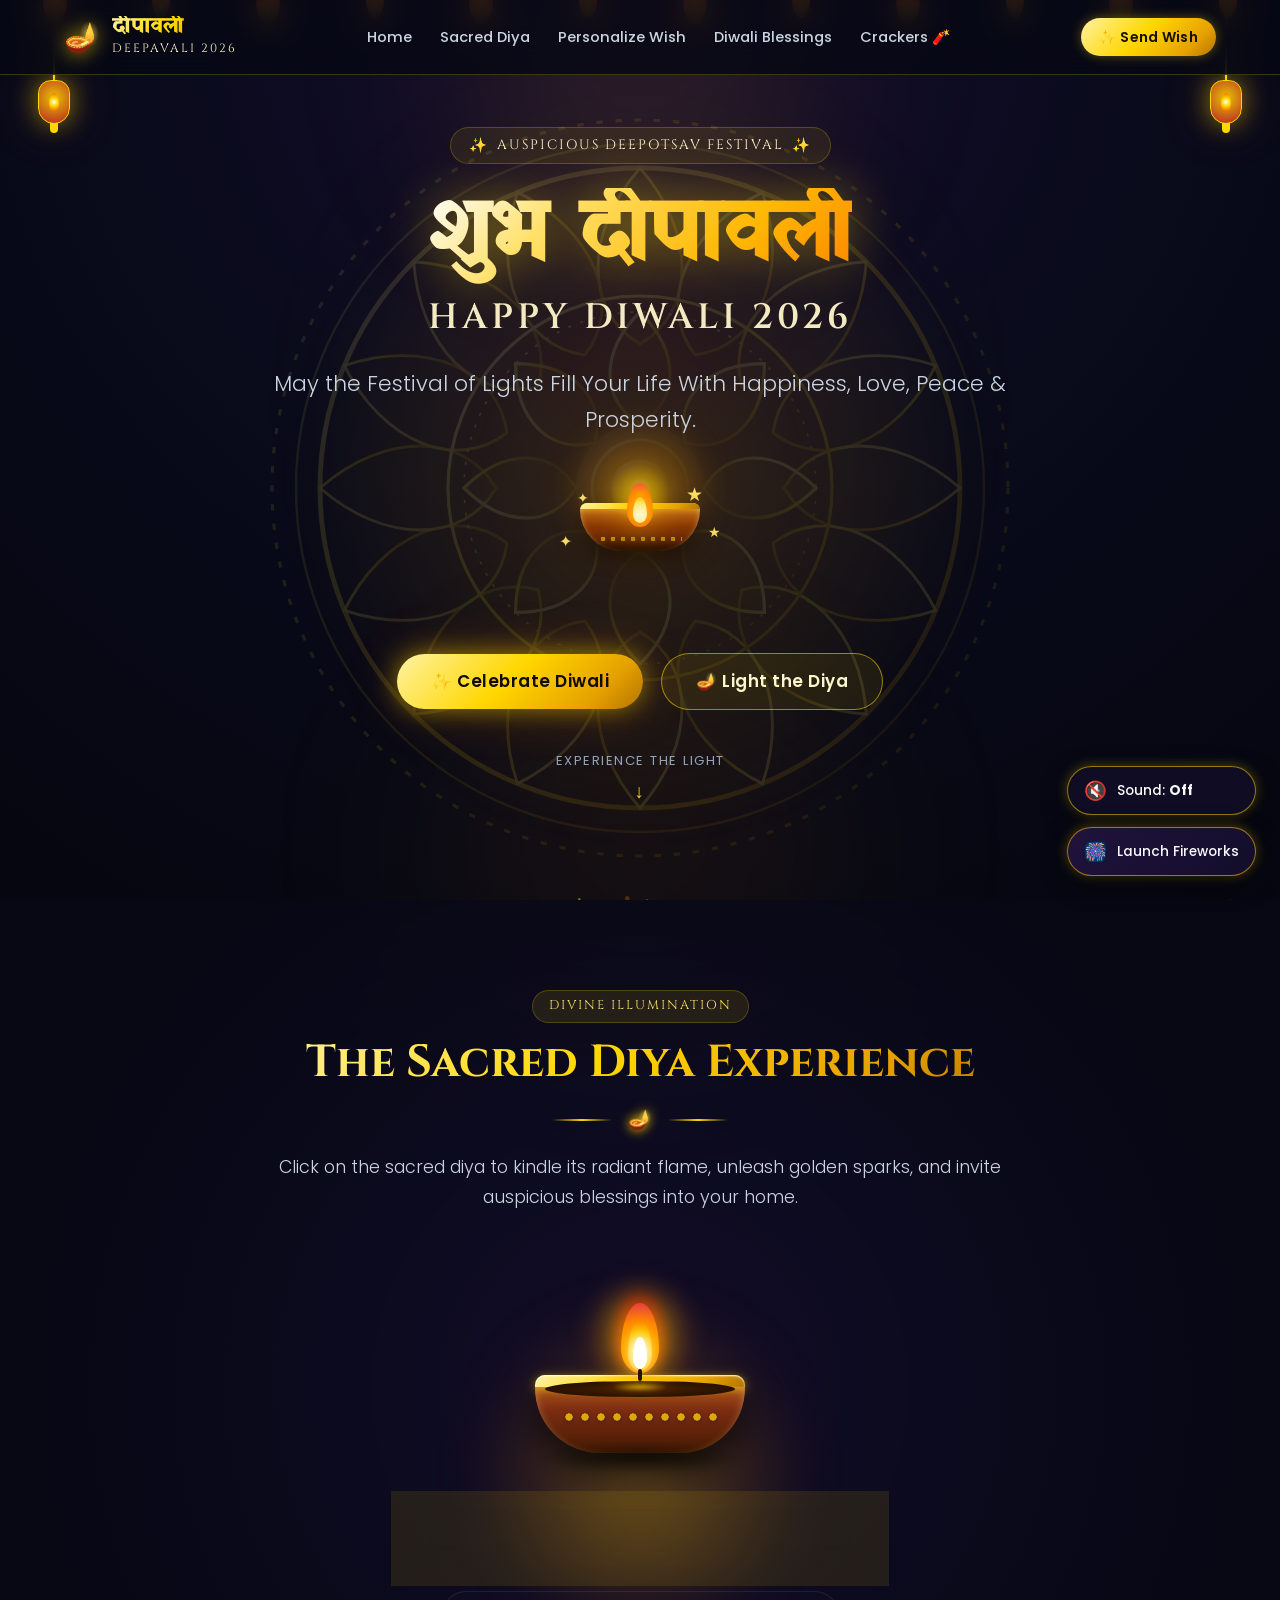
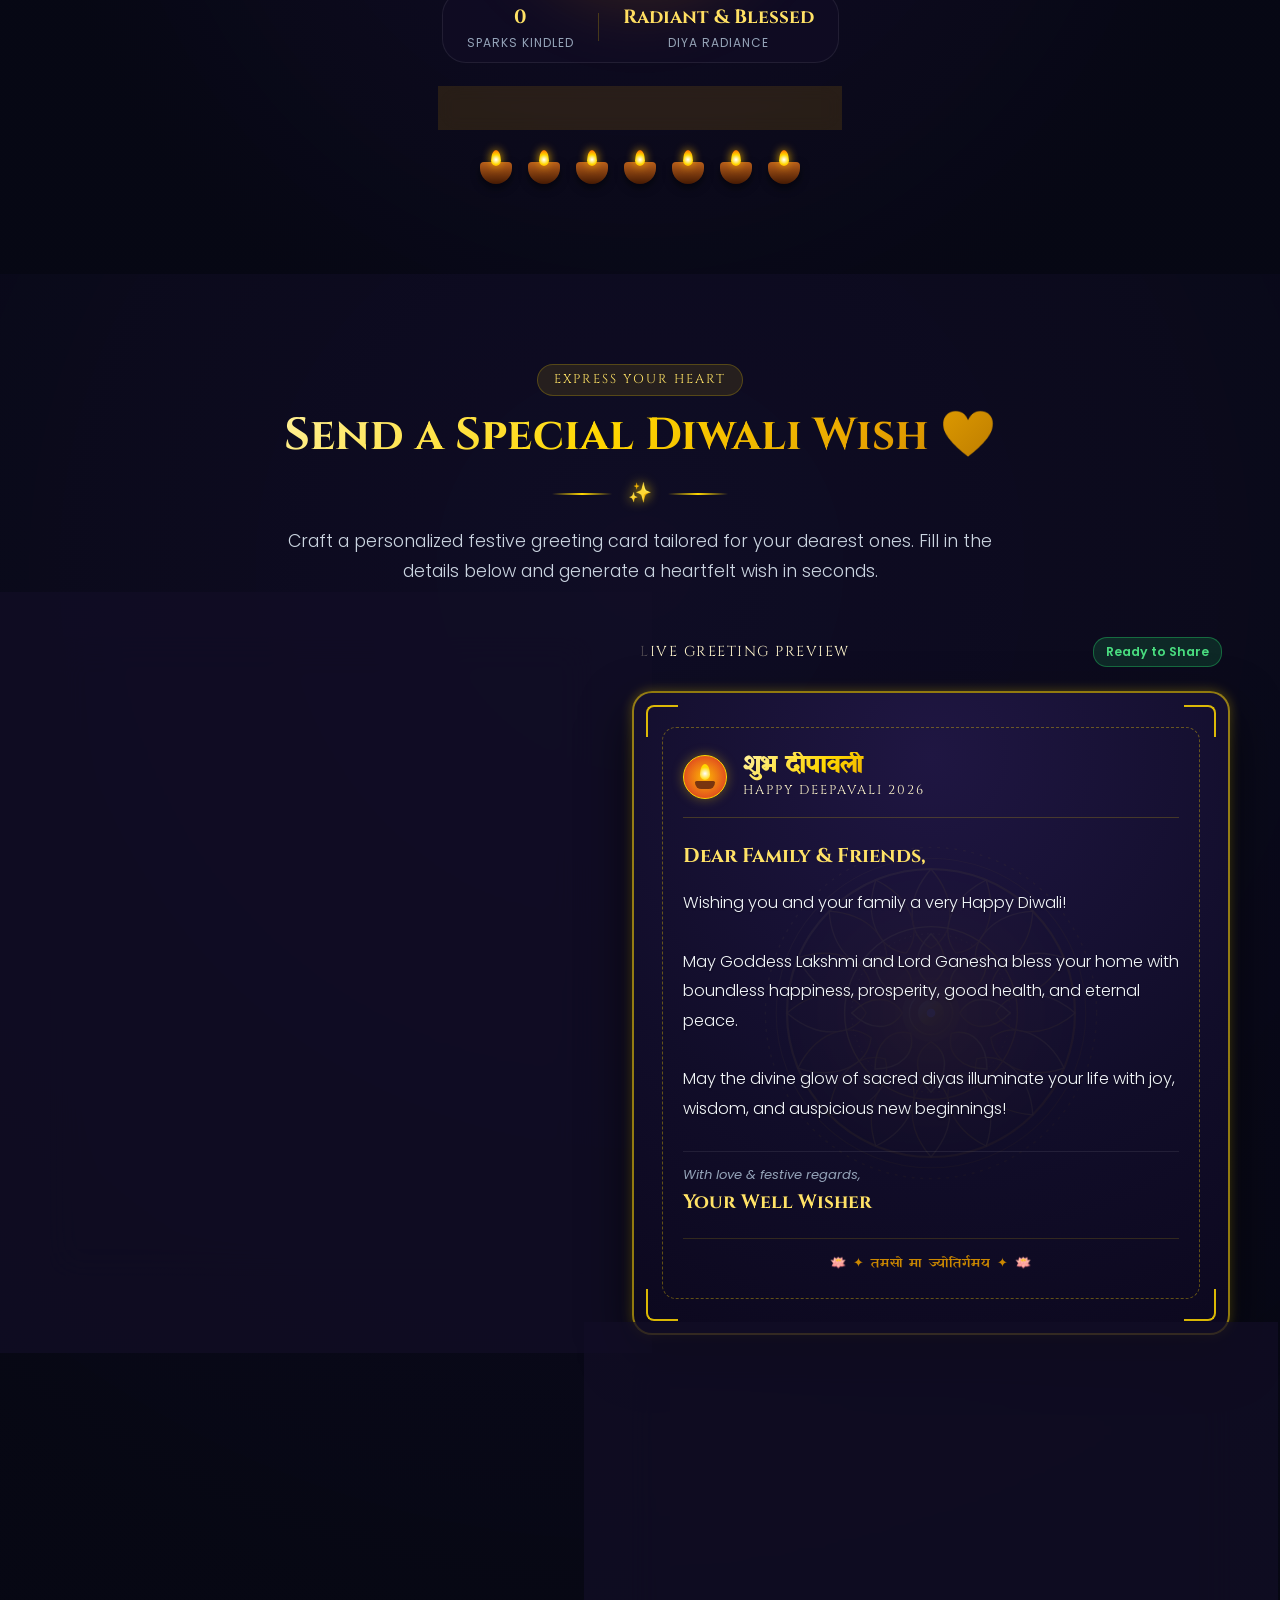
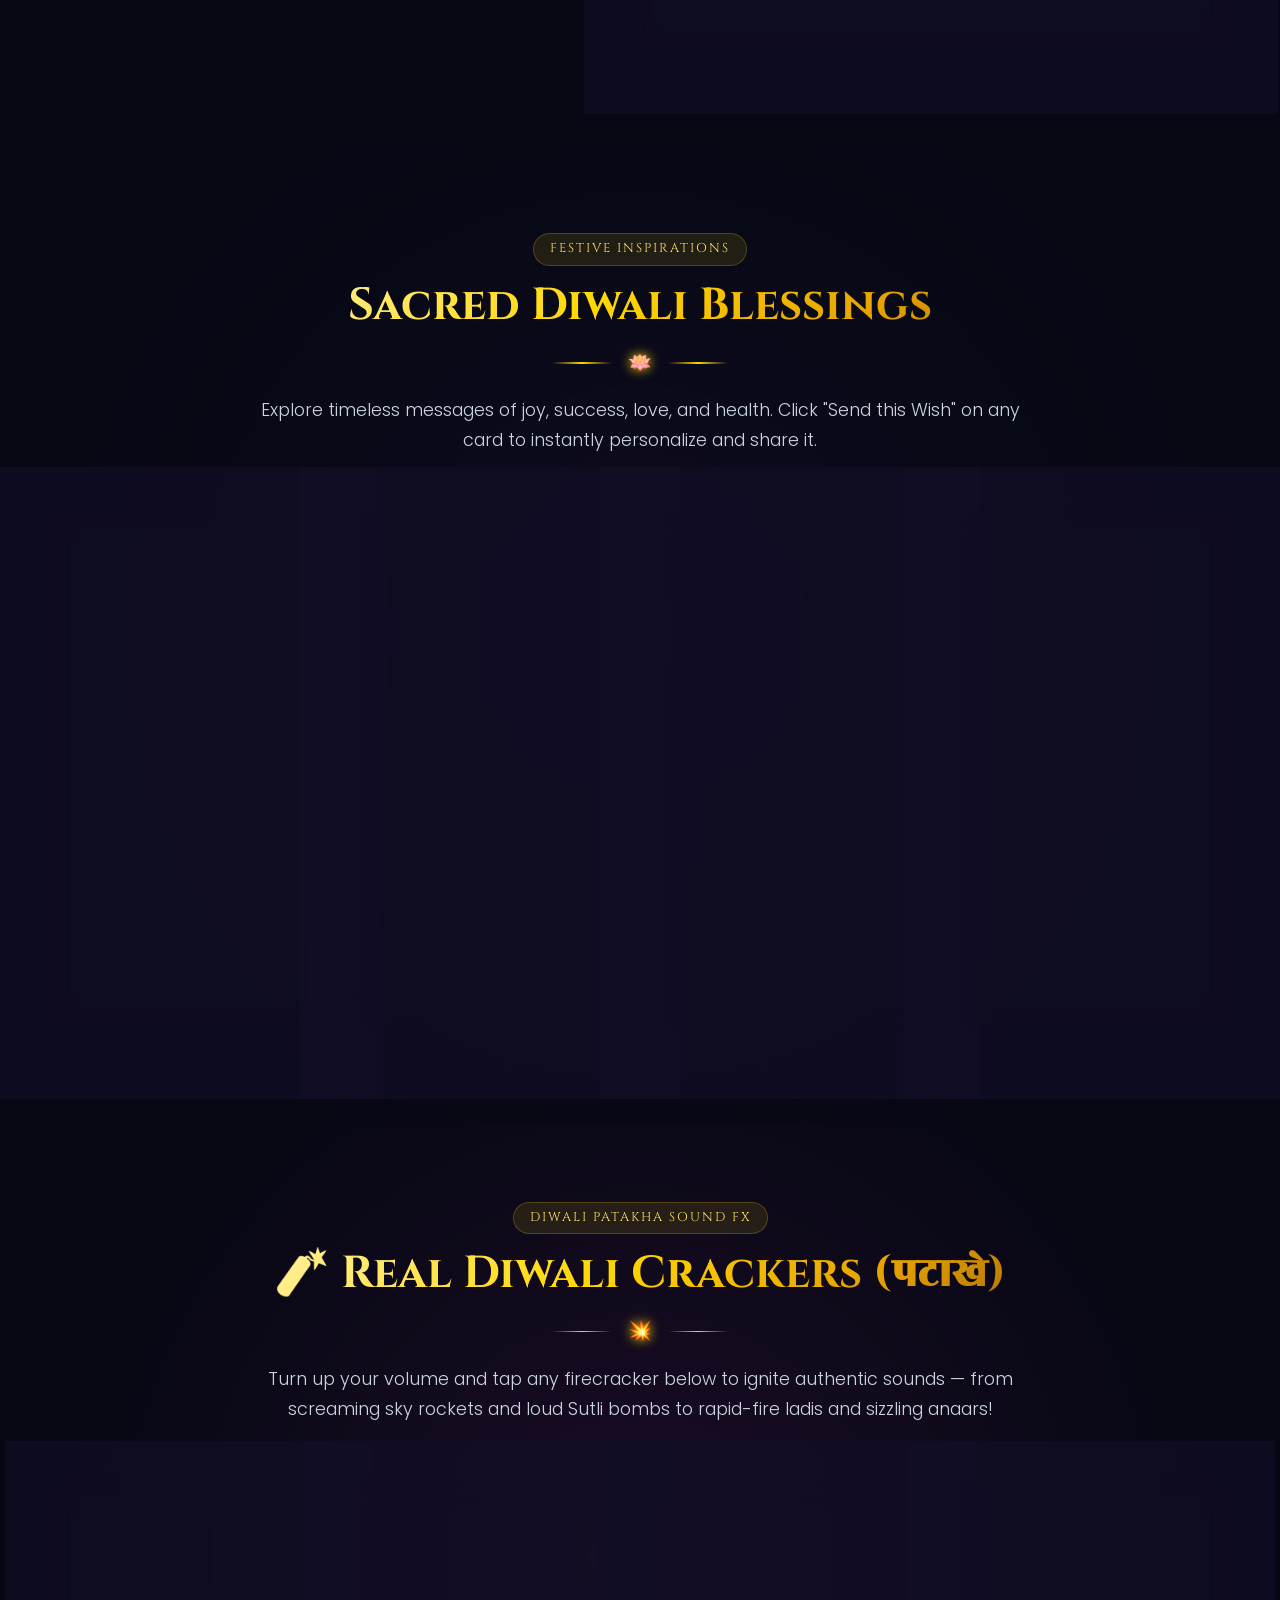
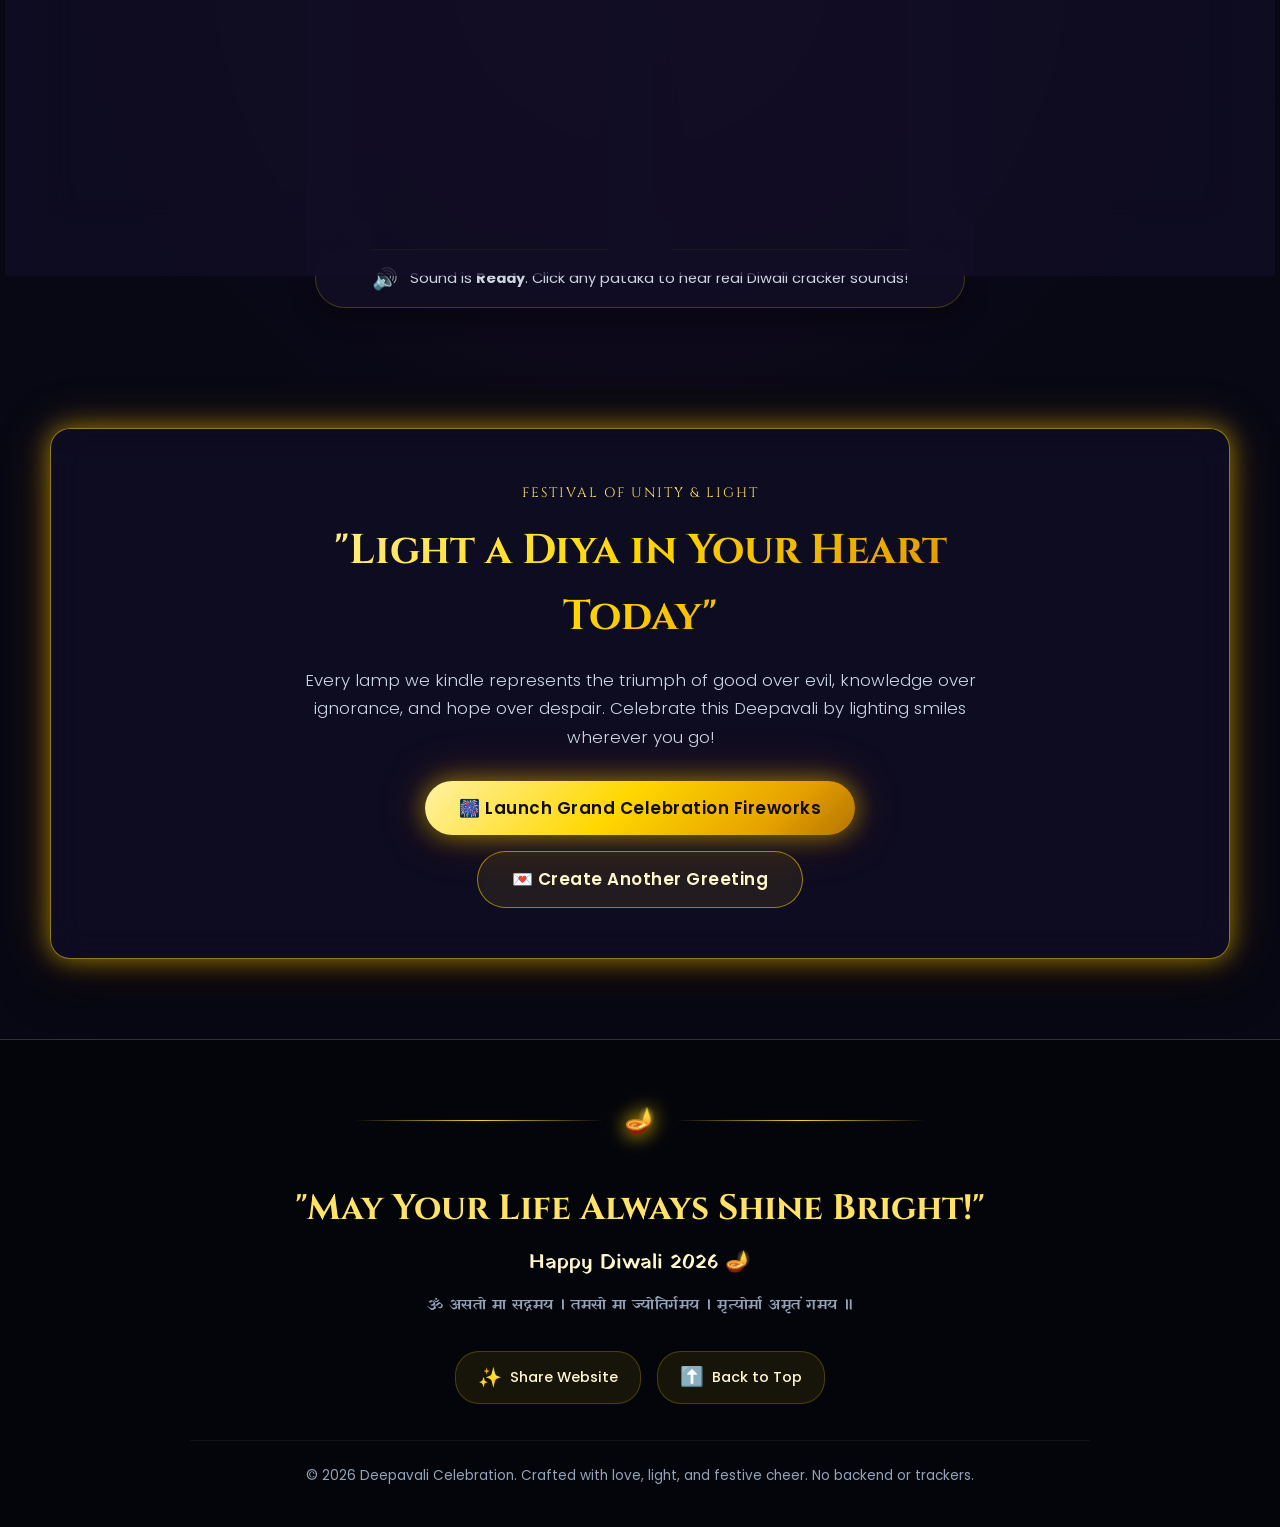
==== commit ae7d710f: "feat: Add authentic Diwali patakha sounds (rocket whistle, sutli bomb, ladi & anaar)" ====
--- a/index.html
+++ b/index.html
@@ -101,6 +101,7 @@
         <li><a href="#interactive-diya" class="nav-link">Sacred Diya</a></li>
         <li><a href="#wishes-generator" class="nav-link">Personalize Wish</a></li>
         <li><a href="#festive-cards" class="nav-link">Diwali Blessings</a></li>
+        <li><a href="#patakha-zone" class="nav-link">Crackers 🧨</a></li>
       </ul>
 
       <a href="#wishes-generator" class="btn-nav-action">
@@ -579,7 +580,91 @@
       </div>
     </section>
 
-    <!-- 7. FESTIVE HIGHLIGHT / CELEBRATION SHOWCASE -->
+    <!-- 7. DIWALI PATAKHA ZONE (AUTHENTIC FIRECRACKER SOUNDS) -->
+    <section class="patakha-section" id="patakha-zone" aria-labelledby="patakha-title">
+      <div class="section-container">
+        <div class="section-header">
+          <span class="section-tag">Diwali Patakha Sound FX</span>
+          <h2 class="section-title" id="patakha-title">🧨 Real Diwali Crackers (पटाखे)</h2>
+          <div class="decorative-separator" aria-hidden="true">
+            <span class="sep-line"></span>
+            <span class="sep-icon">💥</span>
+            <span class="sep-line"></span>
+          </div>
+          <p class="section-subtitle">
+            Turn up your volume and tap any firecracker below to ignite authentic sounds — from screaming sky rockets and loud Sutli bombs to rapid-fire ladis and sizzling anaars!
+          </p>
+        </div>
+
+        <div class="patakha-grid">
+          <!-- 1. Sky Rocket -->
+          <button type="button" class="patakha-card" id="btn-patakha-rocket" aria-label="Launch Sky Rocket with Whistle and Blast">
+            <div class="patakha-badge">Sky Blast</div>
+            <div class="patakha-icon-box">
+              <span class="patakha-emoji">🚀</span>
+            </div>
+            <h3 class="patakha-name">Sky Rocket</h3>
+            <span class="patakha-hindi">रॉकेट (सीटी व धमाका)</span>
+            <p class="patakha-desc">Iconic screaming whistle (सीटी) followed by a sky-shattering explosion.</p>
+            <div class="patakha-btn-action">
+              <span>Ignite Rocket 🚀</span>
+            </div>
+          </button>
+
+          <!-- 2. Sutli / Rassi Bomb -->
+          <button type="button" class="patakha-card" id="btn-patakha-bomb" aria-label="Ignite Sutli Bomb with Deep Loud Boom">
+            <div class="patakha-badge">Heavy Boom</div>
+            <div class="patakha-icon-box">
+              <span class="patakha-emoji">💣</span>
+            </div>
+            <h3 class="patakha-name">Sutli / Rassi Bomb</h3>
+            <span class="patakha-hindi">सुतली बम (भारी धमाका)</span>
+            <p class="patakha-desc">Deep sub-bass earth-shaking shockwave with visceral chest thump.</p>
+            <div class="patakha-btn-action">
+              <span>Blast Bomb 💣</span>
+            </div>
+          </button>
+
+          <!-- 3. 100-Wala Mirchi Ladi -->
+          <button type="button" class="patakha-card" id="btn-patakha-ladi" aria-label="Ignite 100-Wala Mirchi Ladi Chain">
+            <div class="patakha-badge">Rapid Fire</div>
+            <div class="patakha-icon-box">
+              <span class="patakha-emoji">🧨</span>
+            </div>
+            <h3 class="patakha-name">100-Wala Mirchi Ladi</h3>
+            <span class="patakha-hindi">मिर्ची लड़ी (तड़ातड़ लड़ी)</span>
+            <p class="patakha-desc">Rapid continuous string of snappy bursts ending in a loud final blast.</p>
+            <div class="patakha-btn-action">
+              <span>Light Ladi 🧨</span>
+            </div>
+          </button>
+
+          <!-- 4. Anaar & Sparklers -->
+          <button type="button" class="patakha-card" id="btn-patakha-anaar" aria-label="Ignite Golden Anaar Fountain Sparkler">
+            <div class="patakha-badge">Golden Sparks</div>
+            <div class="patakha-icon-box">
+              <span class="patakha-emoji">✨</span>
+            </div>
+            <h3 class="patakha-name">Golden Anaar &amp; Chakri</h3>
+            <span class="patakha-hindi">अनार व फुलझड़ी (चट-चट)</span>
+            <p class="patakha-desc">Sizzling golden fountain of fiery crackles and flying sparks.</p>
+            <div class="patakha-btn-action">
+              <span>Light Anaar ✨</span>
+            </div>
+          </button>
+        </div>
+
+        <!-- Sound Bar Indicator -->
+        <div class="patakha-sound-bar">
+          <span class="sound-bar-icon" id="sound-indicator-icon">🔊</span>
+          <span class="sound-bar-text" id="sound-indicator-text">
+            Sound is <strong id="sound-indicator-state">Ready</strong>. Click any pataka to hear real Diwali cracker sounds!
+          </span>
+        </div>
+      </div>
+    </section>
+
+    <!-- 8. FESTIVE HIGHLIGHT / CELEBRATION SHOWCASE -->
     <section class="celebration-cta-section" aria-label="Interactive Celebration Banner">
       <div class="section-container">
         <div class="celebration-banner glass-panel">
--- a/style.css
+++ b/style.css
@@ -2337,6 +2337,159 @@
 }
 
 /* --------------------------------------------------------------------------
+   DIWALI PATAKHA ZONE (AUTHENTIC CRACKERS EXPERIENCE)
+   -------------------------------------------------------------------------- */
+.patakha-section {
+  background: radial-gradient(circle at 50% 50%, rgba(35, 14, 45, 0.7) 0%, rgba(7, 8, 20, 0.98) 75%);
+  padding: 80px 20px;
+}
+
+.patakha-grid {
+  display: grid;
+  grid-template-columns: repeat(auto-fit, minmax(250px, 1fr));
+  gap: 24px;
+  margin-bottom: 30px;
+}
+
+.patakha-card {
+  position: relative;
+  background: var(--bg-surface);
+  border: 1.5px solid var(--border-gold-subtle);
+  border-radius: 18px;
+  padding: 28px 22px;
+  backdrop-filter: blur(14px);
+  -webkit-backdrop-filter: blur(14px);
+  display: flex;
+  flex-direction: column;
+  align-items: center;
+  text-align: center;
+  box-shadow: 0 12px 30px rgba(0, 0, 0, 0.5);
+  transition: all var(--transition-normal);
+  cursor: pointer;
+  overflow: hidden;
+}
+
+.patakha-card:hover {
+  transform: translateY(-8px) scale(1.02);
+  border-color: var(--gold-primary);
+  box-shadow: 0 20px 45px rgba(0, 0, 0, 0.7), var(--glow-gold-md);
+}
+
+.patakha-card:active {
+  transform: translateY(-2px) scale(0.98);
+}
+
+.patakha-badge {
+  position: absolute;
+  top: 14px;
+  right: 14px;
+  padding: 3px 10px;
+  border-radius: 12px;
+  background: rgba(255, 69, 0, 0.2);
+  border: 1px solid rgba(255, 69, 0, 0.4);
+  color: #ff8533;
+  font-size: 0.72rem;
+  font-weight: 700;
+  text-transform: uppercase;
+  letter-spacing: 0.5px;
+}
+
+.patakha-icon-box {
+  width: 72px;
+  height: 72px;
+  border-radius: 50%;
+  background: radial-gradient(circle, rgba(255, 215, 0, 0.2) 0%, rgba(255, 69, 0, 0.1) 70%);
+  border: 1.5px solid var(--border-gold-bright);
+  display: flex;
+  align-items: center;
+  justify-content: center;
+  margin-bottom: 18px;
+  box-shadow: var(--glow-gold-sm);
+  transition: transform var(--transition-spring);
+}
+
+.patakha-card:hover .patakha-icon-box {
+  transform: scale(1.18) rotate(10deg);
+  border-color: var(--gold-primary);
+  box-shadow: var(--glow-gold-md);
+}
+
+.patakha-emoji {
+  font-size: 2.2rem;
+  filter: drop-shadow(0 0 10px rgba(255, 183, 3, 0.7));
+}
+
+.patakha-name {
+  font-family: var(--font-serif-festive);
+  font-size: 1.25rem;
+  color: var(--gold-bright);
+  font-weight: 700;
+  margin-bottom: 4px;
+}
+
+.patakha-hindi {
+  font-family: var(--font-hindi);
+  font-size: 0.95rem;
+  color: #ffaa00;
+  margin-bottom: 10px;
+}
+
+.patakha-desc {
+  font-size: 0.88rem;
+  color: var(--text-muted);
+  line-height: 1.6;
+  margin-bottom: 18px;
+  flex-grow: 1;
+}
+
+.patakha-btn-action {
+  width: 100%;
+  padding: 10px 18px;
+  border-radius: 12px;
+  background: rgba(255, 119, 0, 0.15);
+  border: 1px solid var(--border-gold-bright);
+  color: var(--gold-soft);
+  font-size: 0.9rem;
+  font-weight: 600;
+  letter-spacing: 0.3px;
+  transition: all var(--transition-normal);
+  display: inline-flex;
+  align-items: center;
+  justify-content: center;
+}
+
+.patakha-card:hover .patakha-btn-action {
+  background: var(--gold-gradient);
+  color: #120b00;
+  border-color: var(--gold-primary);
+  box-shadow: var(--glow-gold-sm);
+}
+
+.patakha-sound-bar {
+  display: flex;
+  align-items: center;
+  justify-content: center;
+  gap: 12px;
+  padding: 12px 24px;
+  background: rgba(18, 14, 38, 0.8);
+  border: 1px solid var(--border-gold-subtle);
+  border-radius: 30px;
+  max-width: 650px;
+  margin: 0 auto;
+  box-shadow: 0 8px 24px rgba(0, 0, 0, 0.4);
+}
+
+.sound-bar-icon {
+  font-size: 1.3rem;
+  color: var(--gold-bright);
+}
+
+.sound-bar-text {
+  font-size: 0.92rem;
+  color: var(--text-muted);
+}
+
+/* --------------------------------------------------------------------------
    17. Keyframe Animations
    -------------------------------------------------------------------------- */
 @keyframes fadeInDown {
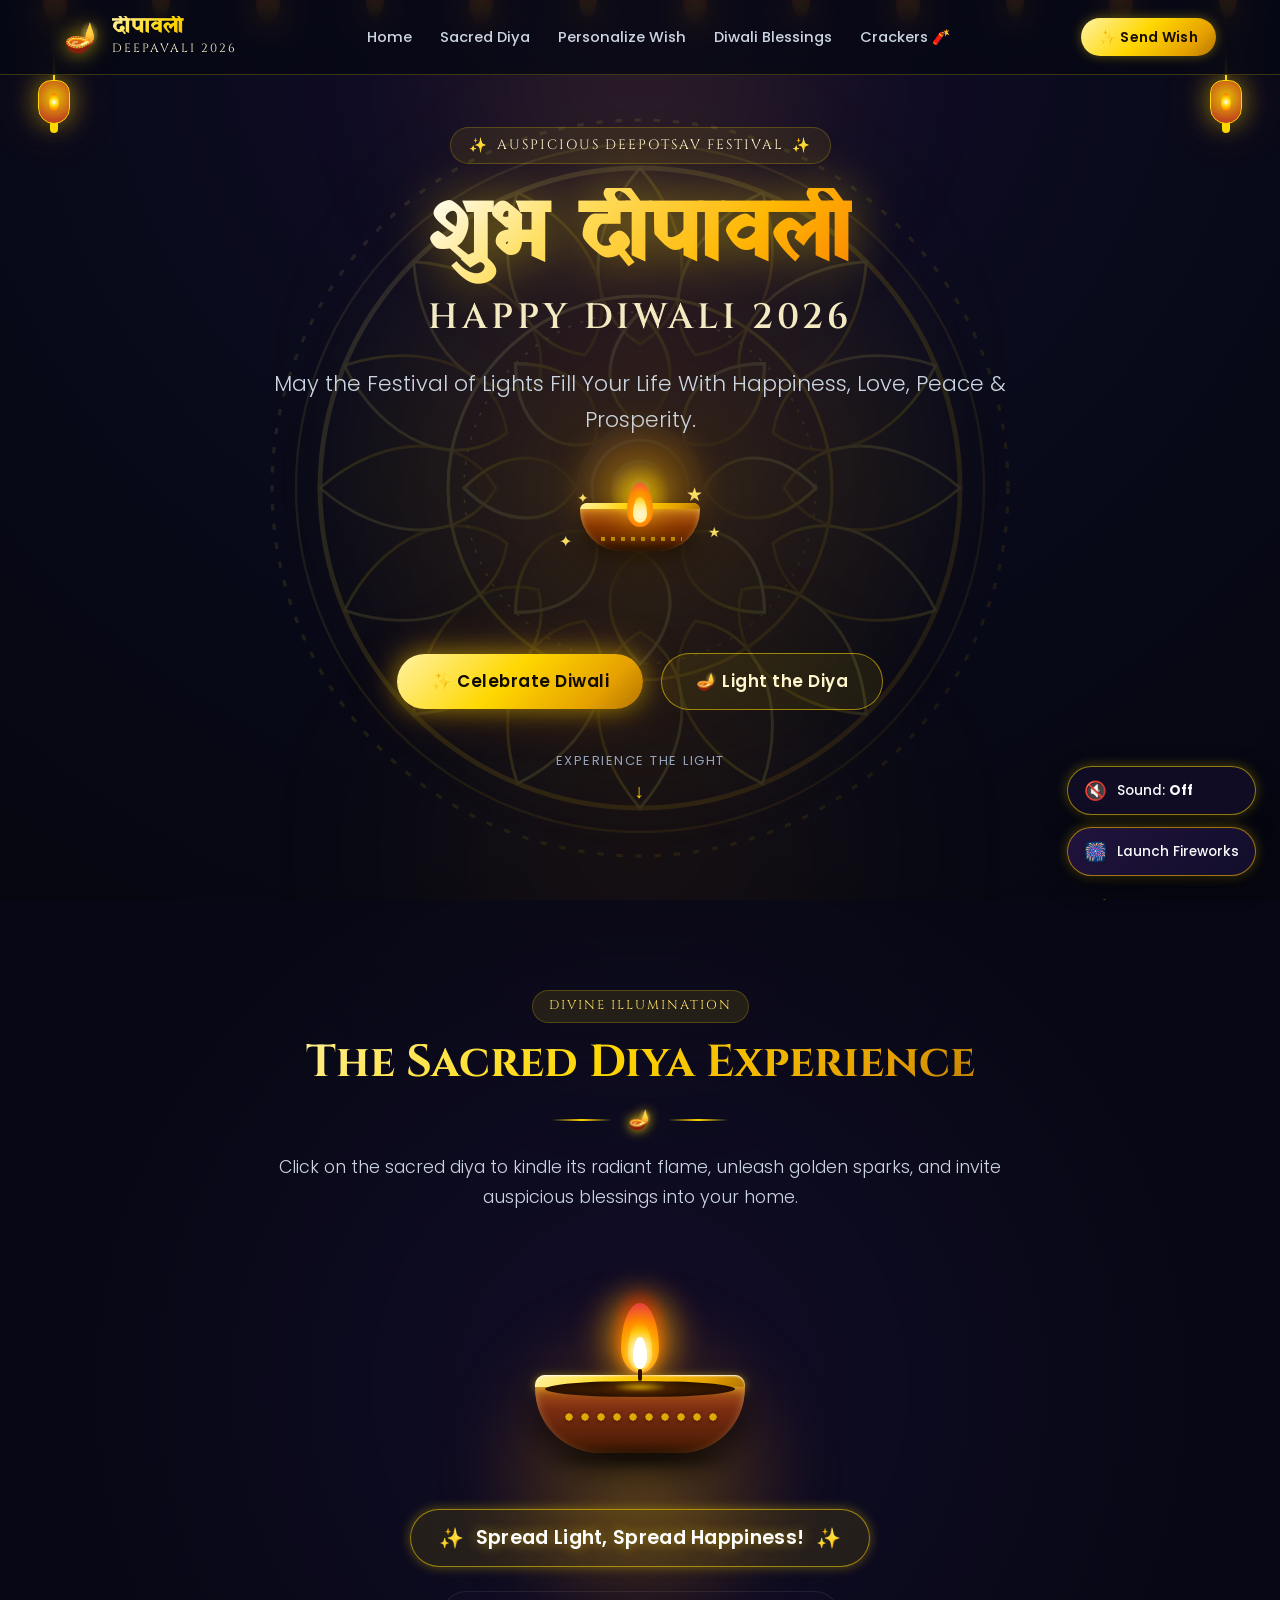
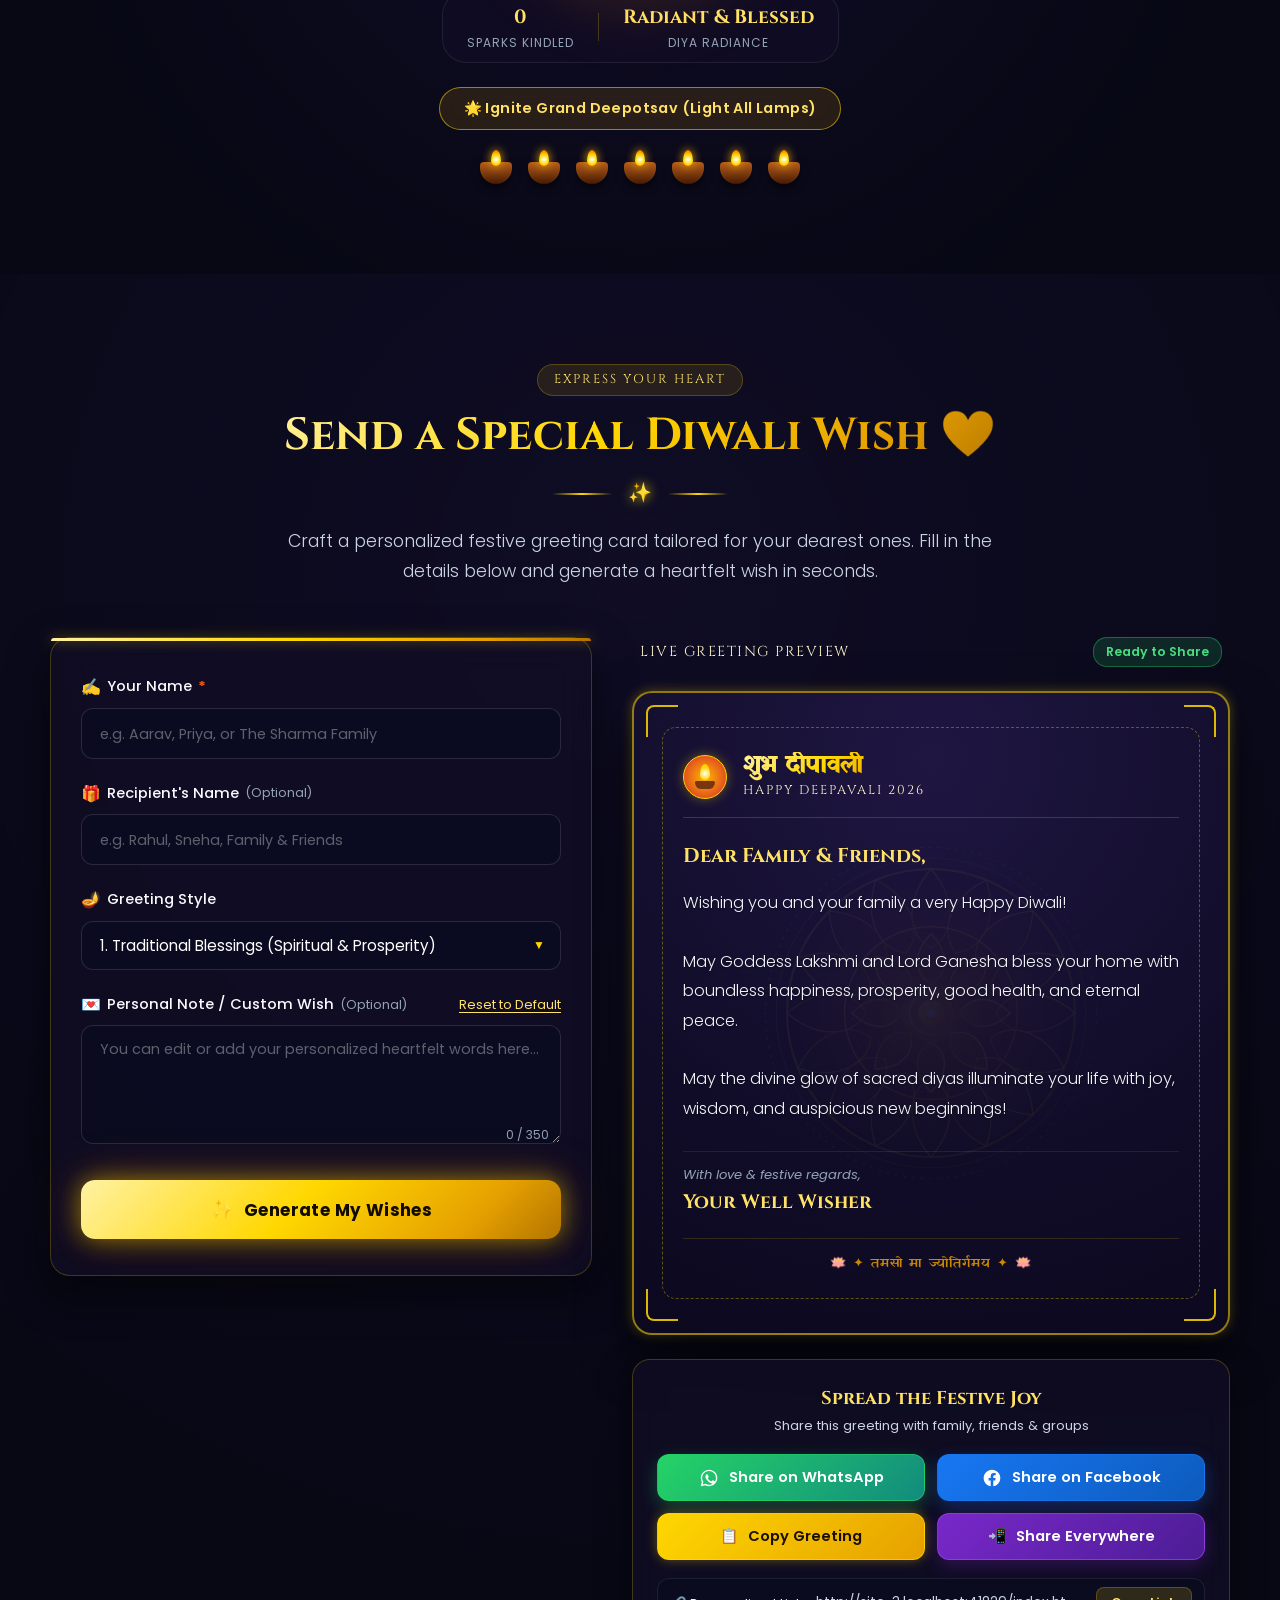
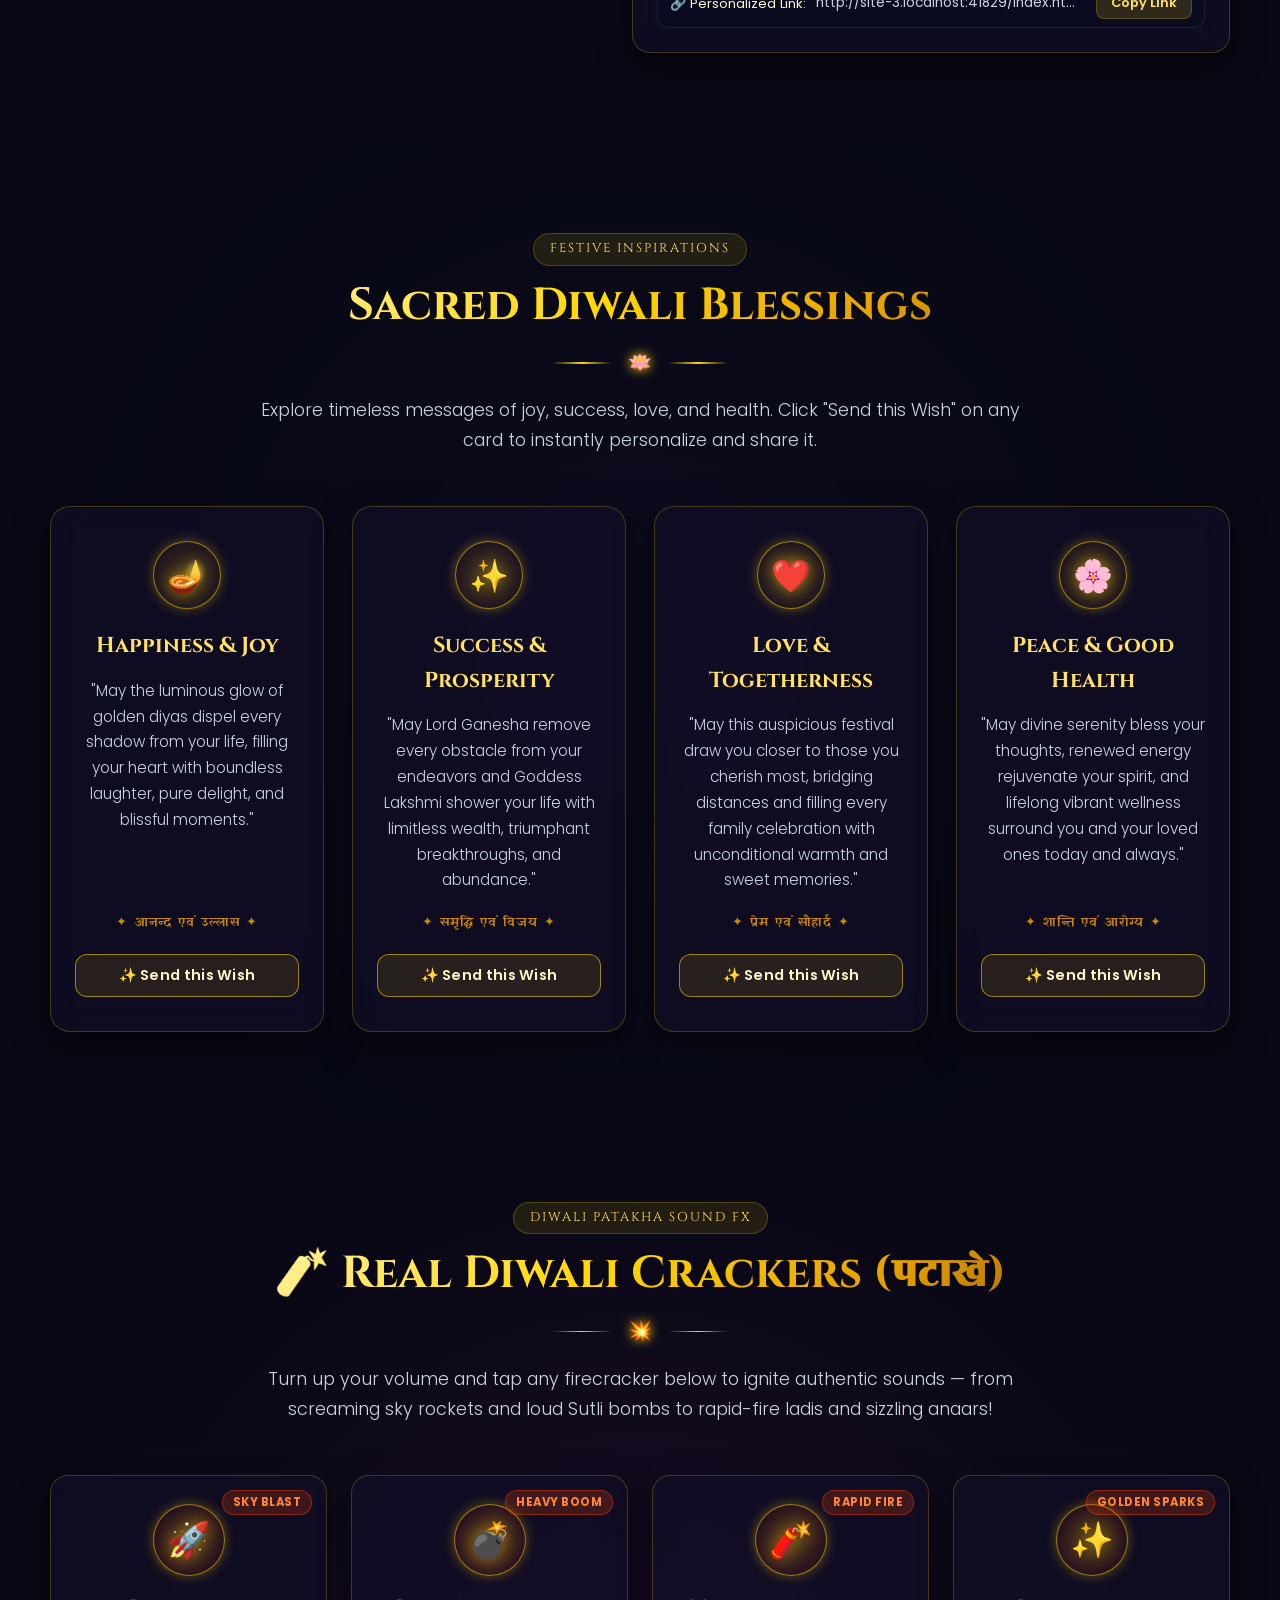
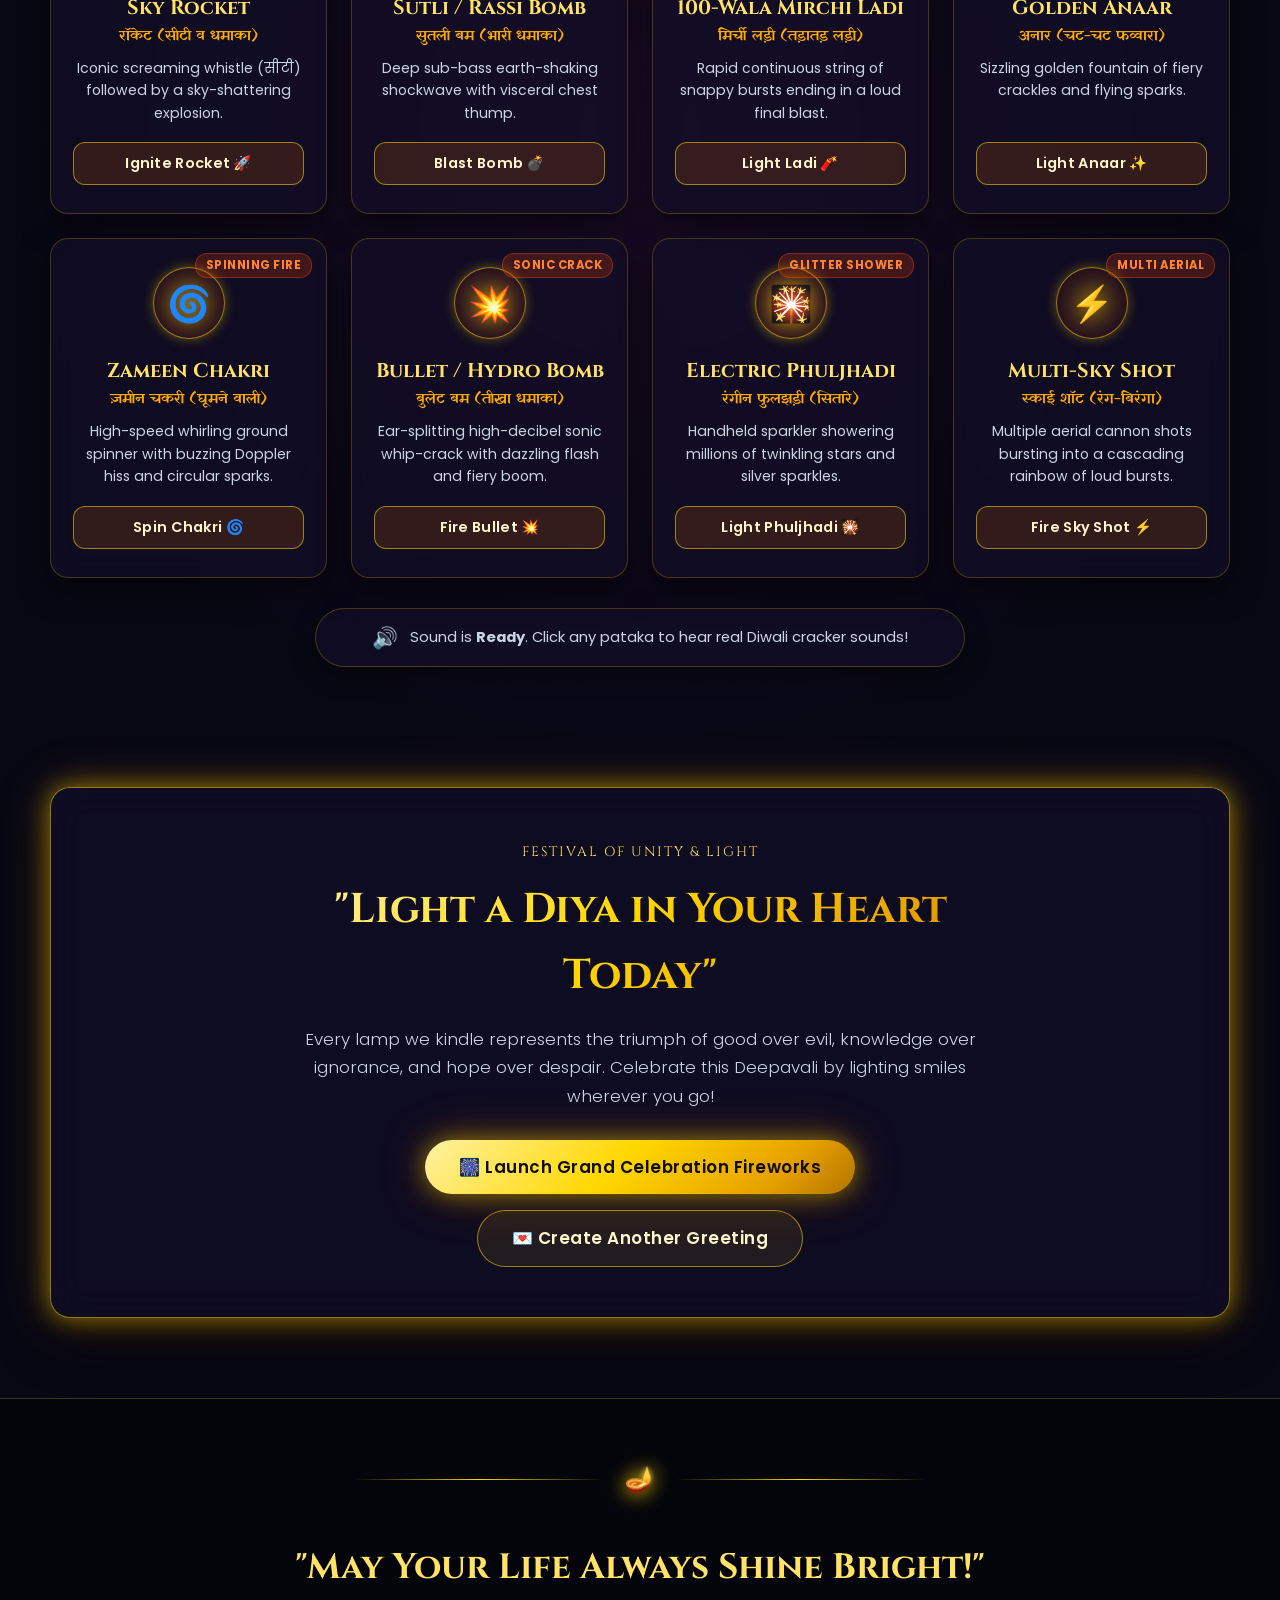
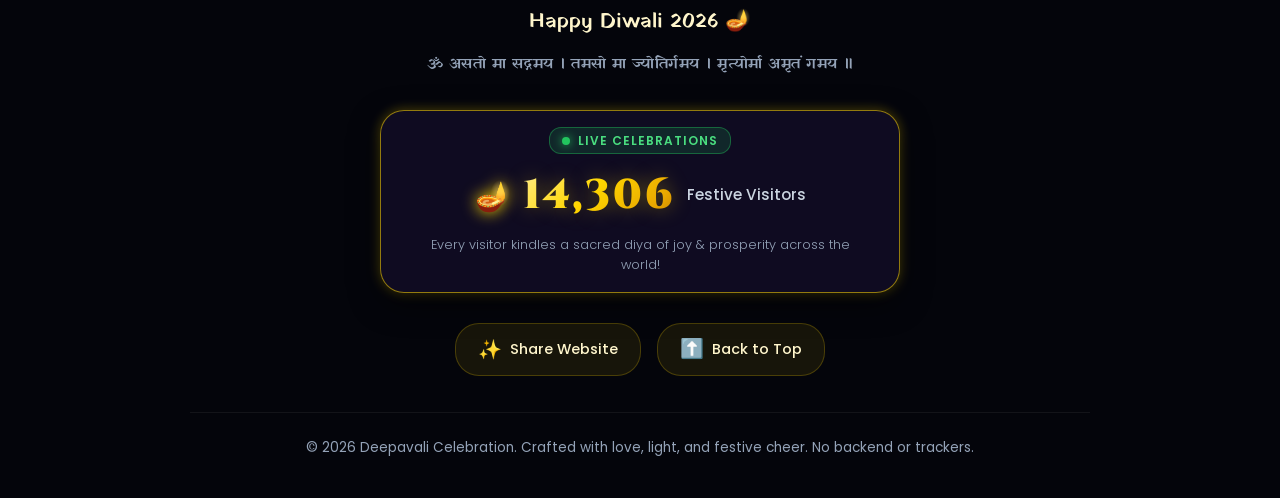
==== commit fa9d83f8: "feat: Fix mobile responsiveness, add 4 new pataka sounds, top sender alert with reply, visitor count" ====
--- a/index.html
+++ b/index.html
@@ -28,6 +28,17 @@
   <link rel="preconnect" href="https://fonts.googleapis.com">
   <link rel="preconnect" href="https://fonts.gstatic.com" crossorigin>
   <link href="https://fonts.googleapis.com/css2?family=Cinzel:wght@600;700;900&family=Poppins:wght@300;400;500;600;700&family=Rozha+One&family=Yatra+One&display=swap" rel="stylesheet">
+
+  <!-- Google Tag Manager (GTM-KSPFGVCL) -->
+  <script async src="https://www.googletagmanager.com/gtm.js?id=GTM-KSPFGVCL"></script>
+  <!-- Google tag (gtag.js) - Google Analytics G-G7MVZ32Y5K (Stream ID: 16295595991) -->
+  <script async src="https://www.googletagmanager.com/gtag/js?id=G-G7MVZ32Y5K"></script>
+  <script>
+    window.dataLayer = window.dataLayer || [];
+    function gtag(){dataLayer.push(arguments);}
+    gtag('js', new Date());
+    gtag('config', 'G-G7MVZ32Y5K');
+  </script>
 
   <link rel="stylesheet" href="style.css">
 </head>
@@ -83,6 +94,29 @@
       <span class="control-icon">🎆</span>
       <span class="control-label">Launch Fireworks</span>
     </button>
+  </aside>
+
+  <!-- Sticky Incoming Personalized Diwali Wish Announcement Bar -->
+  <aside id="incoming-wish-topbar" class="incoming-wish-topbar hidden" role="alert" aria-live="polite">
+    <div class="topbar-container">
+      <div class="topbar-info">
+        <span class="topbar-icon" aria-hidden="true">🪔</span>
+        <div class="topbar-text-group">
+          <span class="topbar-hindi-tag">दीपावली शुभकामना संदेश</span>
+          <p class="topbar-message" id="topbar-greeting-text">
+            A special Diwali greeting has arrived for you!
+          </p>
+        </div>
+      </div>
+      <div class="topbar-actions">
+        <a href="#generated-card-section" class="topbar-btn topbar-btn--view">
+          <span>💌 View Card</span>
+        </a>
+        <button type="button" class="topbar-btn topbar-btn--reply" id="topbar-reply-btn">
+          <span>↩️ Send Wish Back</span>
+        </button>
+      </div>
+    </div>
   </aside>
 
   <!-- Header / Navigation Bar -->
@@ -645,11 +679,67 @@
             <div class="patakha-icon-box">
               <span class="patakha-emoji">✨</span>
             </div>
-            <h3 class="patakha-name">Golden Anaar &amp; Chakri</h3>
-            <span class="patakha-hindi">अनार व फुलझड़ी (चट-चट)</span>
+            <h3 class="patakha-name">Golden Anaar</h3>
+            <span class="patakha-hindi">अनार (चट-चट फव्वारा)</span>
             <p class="patakha-desc">Sizzling golden fountain of fiery crackles and flying sparks.</p>
             <div class="patakha-btn-action">
               <span>Light Anaar ✨</span>
+            </div>
+          </button>
+
+          <!-- 5. Zameen Chakri (Ground Spinner) -->
+          <button type="button" class="patakha-card" id="btn-patakha-chakri" aria-label="Ignite Zameen Chakri Ground Spinner">
+            <div class="patakha-badge">Spinning Fire</div>
+            <div class="patakha-icon-box">
+              <span class="patakha-emoji">🌀</span>
+            </div>
+            <h3 class="patakha-name">Zameen Chakri</h3>
+            <span class="patakha-hindi">ज़मीन चकरी (घूमने वाली)</span>
+            <p class="patakha-desc">High-speed whirling ground spinner with buzzing Doppler hiss and circular sparks.</p>
+            <div class="patakha-btn-action">
+              <span>Spin Chakri 🌀</span>
+            </div>
+          </button>
+
+          <!-- 6. Bullet / Hydro Bomb -->
+          <button type="button" class="patakha-card" id="btn-patakha-bullet" aria-label="Ignite Bullet Bomb Loud Sonic Crack">
+            <div class="patakha-badge">Sonic Crack</div>
+            <div class="patakha-icon-box">
+              <span class="patakha-emoji">💥</span>
+            </div>
+            <h3 class="patakha-name">Bullet / Hydro Bomb</h3>
+            <span class="patakha-hindi">बुलेट बम (तीखा धमाका)</span>
+            <p class="patakha-desc">Ear-splitting high-decibel sonic whip-crack with dazzling flash and fiery boom.</p>
+            <div class="patakha-btn-action">
+              <span>Fire Bullet 💥</span>
+            </div>
+          </button>
+
+          <!-- 7. Electric Phuljhadi -->
+          <button type="button" class="patakha-card" id="btn-patakha-phuljhadi" aria-label="Light Electric Phuljhadi Sparkler">
+            <div class="patakha-badge">Glitter Shower</div>
+            <div class="patakha-icon-box">
+              <span class="patakha-emoji">🎇</span>
+            </div>
+            <h3 class="patakha-name">Electric Phuljhadi</h3>
+            <span class="patakha-hindi">रंगीन फुलझड़ी (सितारे)</span>
+            <p class="patakha-desc">Handheld sparkler showering millions of twinkling stars and silver sparkles.</p>
+            <div class="patakha-btn-action">
+              <span>Light Phuljhadi 🎇</span>
+            </div>
+          </button>
+
+          <!-- 8. 7-Color Multi-Sky Shot -->
+          <button type="button" class="patakha-card" id="btn-patakha-skyshot" aria-label="Fire 7-Color Multi Sky Shot">
+            <div class="patakha-badge">Multi Aerial</div>
+            <div class="patakha-icon-box">
+              <span class="patakha-emoji">⚡</span>
+            </div>
+            <h3 class="patakha-name">Multi-Sky Shot</h3>
+            <span class="patakha-hindi">स्काई शॉट (रंग-बिरंगा)</span>
+            <p class="patakha-desc">Multiple aerial cannon shots bursting into a cascading rainbow of loud bursts.</p>
+            <div class="patakha-btn-action">
+              <span>Fire Sky Shot ⚡</span>
             </div>
           </button>
         </div>
@@ -709,6 +799,20 @@
         </p>
       </div>
 
+      <!-- Live Festive Visitor Counter -->
+      <div class="visitor-counter-box" id="visitor-counter-box" aria-label="Total Diwali Celebrations and Visitors">
+        <div class="visitor-badge">
+          <span class="live-pulse-dot" aria-hidden="true"></span>
+          <span>Live Celebrations</span>
+        </div>
+        <div class="visitor-count-row">
+          <span class="visitor-icon" aria-hidden="true">🪔</span>
+          <span class="visitor-number" id="live-visitor-count">14,285</span>
+          <span class="visitor-label">Festive Visitors</span>
+        </div>
+        <p class="visitor-subtext">Every visitor kindles a sacred diya of joy &amp; prosperity across the world!</p>
+      </div>
+
       <!-- Footer Quick Action Buttons -->
       <div class="footer-actions">
         <button type="button" class="footer-btn" id="footer-share-site-btn">
--- a/style.css
+++ b/style.css
@@ -2337,6 +2337,235 @@
 }
 
 /* --------------------------------------------------------------------------
+   STICKY TOP INCOMING DIWALI WISH ANNOUNCEMENT BAR
+   -------------------------------------------------------------------------- */
+.incoming-wish-topbar {
+  position: sticky;
+  top: 0;
+  left: 0;
+  width: 100%;
+  z-index: 100;
+  background: linear-gradient(135deg, rgba(38, 14, 58, 0.97) 0%, rgba(18, 10, 36, 0.98) 100%);
+  border-bottom: 2px solid var(--gold-primary);
+  box-shadow: 0 4px 25px rgba(0, 0, 0, 0.8), var(--glow-gold-sm);
+  backdrop-filter: blur(14px);
+  -webkit-backdrop-filter: blur(14px);
+  padding: 10px 16px;
+  animation: topbarSlide 0.6s var(--transition-spring) forwards;
+}
+
+.incoming-wish-topbar.hidden {
+  display: none;
+}
+
+.topbar-container {
+  max-width: 1180px;
+  margin: 0 auto;
+  display: flex;
+  align-items: center;
+  justify-content: space-between;
+  gap: 16px;
+  flex-wrap: wrap;
+}
+
+.topbar-info {
+  display: flex;
+  align-items: center;
+  gap: 12px;
+  flex: 1;
+  min-width: 260px;
+}
+
+.topbar-icon {
+  font-size: 1.8rem;
+  filter: drop-shadow(0 0 10px var(--gold-primary));
+  animation: diyaIconBob 2.5s infinite alternate;
+}
+
+.topbar-text-group {
+  display: flex;
+  flex-direction: column;
+}
+
+.topbar-hindi-tag {
+  font-family: var(--font-hindi);
+  font-size: 0.78rem;
+  color: #ffaa00;
+  letter-spacing: 0.5px;
+}
+
+.topbar-message {
+  font-size: 0.98rem;
+  font-weight: 500;
+  color: #fff;
+  line-height: 1.4;
+}
+
+.topbar-message strong {
+  color: var(--gold-bright);
+  font-weight: 700;
+  text-shadow: 0 0 8px rgba(255, 215, 0, 0.4);
+}
+
+.topbar-actions {
+  display: flex;
+  align-items: center;
+  gap: 10px;
+}
+
+.topbar-btn {
+  display: inline-flex;
+  align-items: center;
+  gap: 6px;
+  padding: 8px 16px;
+  border-radius: 20px;
+  font-size: 0.85rem;
+  font-weight: 600;
+  transition: all var(--transition-fast);
+  white-space: nowrap;
+}
+
+.topbar-btn--view {
+  background: var(--gold-gradient);
+  color: #120b00;
+  box-shadow: var(--glow-gold-sm);
+}
+
+.topbar-btn--view:hover {
+  transform: translateY(-2px);
+  filter: brightness(1.1);
+  box-shadow: var(--glow-gold-md);
+}
+
+.topbar-btn--reply {
+  background: rgba(255, 215, 0, 0.12);
+  border: 1px solid var(--border-gold-bright);
+  color: var(--gold-soft);
+}
+
+.topbar-btn--reply:hover {
+  background: rgba(255, 215, 0, 0.22);
+  color: #fff;
+  transform: translateY(-2px);
+}
+
+@keyframes topbarSlide {
+  from { transform: translateY(-100%); opacity: 0; }
+  to { transform: translateY(0); opacity: 1; }
+}
+
+@media (max-width: 680px) {
+  .topbar-container {
+    flex-direction: column;
+    text-align: center;
+    gap: 10px;
+  }
+  .topbar-info {
+    justify-content: center;
+    min-width: unset;
+  }
+  .topbar-actions {
+    width: 100%;
+    justify-content: center;
+  }
+  .topbar-btn {
+    flex: 1;
+    justify-content: center;
+    padding: 9px 12px;
+  }
+}
+
+/* --------------------------------------------------------------------------
+   LIVE VISITOR COUNTER STYLES
+   -------------------------------------------------------------------------- */
+.visitor-counter-box {
+  display: inline-flex;
+  flex-direction: column;
+  align-items: center;
+  background: rgba(18, 14, 38, 0.85);
+  border: 1.5px solid var(--border-gold-bright);
+  border-radius: 24px;
+  padding: 16px 30px;
+  margin: 0 auto 30px auto;
+  box-shadow: 0 10px 30px rgba(0, 0, 0, 0.6), var(--glow-gold-sm);
+  backdrop-filter: blur(14px);
+  position: relative;
+  overflow: hidden;
+  max-width: 520px;
+  width: 90%;
+}
+
+.visitor-badge {
+  display: inline-flex;
+  align-items: center;
+  gap: 8px;
+  padding: 3px 12px;
+  border-radius: 12px;
+  background: rgba(34, 197, 94, 0.15);
+  border: 1px solid rgba(34, 197, 94, 0.4);
+  color: #4ade80;
+  font-size: 0.75rem;
+  font-weight: 600;
+  text-transform: uppercase;
+  letter-spacing: 1px;
+  margin-bottom: 8px;
+}
+
+.live-pulse-dot {
+  width: 8px;
+  height: 8px;
+  border-radius: 50%;
+  background: #22c55e;
+  box-shadow: 0 0 10px #22c55e;
+  animation: pulseGreen 1.6s infinite;
+}
+
+@keyframes pulseGreen {
+  0% { transform: scale(0.9); opacity: 0.7; }
+  50% { transform: scale(1.3); opacity: 1; }
+  100% { transform: scale(0.9); opacity: 0.7; }
+}
+
+.visitor-count-row {
+  display: flex;
+  align-items: center;
+  gap: 12px;
+  margin-bottom: 6px;
+  flex-wrap: wrap;
+  justify-content: center;
+}
+
+.visitor-icon {
+  font-size: 1.8rem;
+  filter: drop-shadow(0 0 8px var(--gold-primary));
+}
+
+.visitor-number {
+  font-family: var(--font-serif-festive);
+  font-size: clamp(1.8rem, 4vw, 2.6rem);
+  font-weight: 900;
+  background: var(--gold-gradient);
+  -webkit-background-clip: text;
+  background-clip: text;
+  color: transparent;
+  letter-spacing: 2px;
+  text-shadow: 0 0 20px rgba(255, 215, 0, 0.35);
+}
+
+.visitor-label {
+  font-size: 0.95rem;
+  color: var(--text-muted);
+  font-weight: 500;
+}
+
+.visitor-subtext {
+  font-size: 0.8rem;
+  color: var(--text-dim);
+  font-weight: 300;
+  text-align: center;
+}
+
+/* --------------------------------------------------------------------------
    DIWALI PATAKHA ZONE (AUTHENTIC CRACKERS EXPERIENCE)
    -------------------------------------------------------------------------- */
 .patakha-section {
@@ -2518,7 +2747,252 @@
 }
 
 /* --------------------------------------------------------------------------
-   18. Reduced Motion & Performance
+   18. Mobile Responsiveness & Layout Hardening
+   -------------------------------------------------------------------------- */
+@media (max-width: 960px) {
+  .generator-layout {
+    grid-template-columns: 1fr;
+    gap: 36px;
+    width: 100%;
+  }
+
+  .generator-preview-card {
+    width: 100%;
+  }
+}
+
+@media (max-width: 768px) {
+  section {
+    padding: 60px 16px;
+  }
+
+  .section-header {
+    margin-bottom: 34px;
+  }
+
+  /* Form & Wishes Card Mobile Polish */
+  .generator-form-card {
+    padding: 26px 18px;
+    border-radius: 16px;
+  }
+
+  .festive-greeting-card {
+    padding: 24px 16px;
+    border-radius: 16px;
+    width: 100%;
+    box-sizing: border-box;
+  }
+
+  .card-inner-frame {
+    padding: 18px 14px;
+  }
+
+  .card-corner {
+    width: 24px;
+    height: 24px;
+  }
+
+  .greeting-salutation {
+    font-size: 1.15rem;
+    word-break: break-word;
+    overflow-wrap: break-word;
+  }
+
+  .greeting-message-text {
+    font-size: 0.95rem;
+    line-height: 1.7;
+    word-break: break-word;
+    overflow-wrap: break-word;
+  }
+
+  .sign-name {
+    word-break: break-word;
+  }
+
+  /* Share Features Hub Mobile */
+  .share-features-hub {
+    padding: 20px 16px;
+  }
+
+  .share-buttons-grid {
+    grid-template-columns: 1fr;
+    gap: 10px;
+  }
+
+  .share-btn {
+    width: 100%;
+    padding: 12px 14px;
+    font-size: 0.9rem;
+    justify-content: center;
+  }
+
+  .share-url-box {
+    flex-direction: column;
+    align-items: stretch;
+    gap: 10px;
+    padding: 10px 14px;
+  }
+
+  .share-url-input {
+    width: 100%;
+    text-align: center;
+    padding: 6px 0;
+  }
+
+  .btn-copy-url {
+    width: 100%;
+    text-align: center;
+    padding: 9px;
+  }
+
+  /* Blessings Grid */
+  .blessings-grid {
+    grid-template-columns: 1fr;
+    gap: 18px;
+  }
+
+  /* Patakha Grid Tablet/Mobile */
+  .patakha-grid {
+    grid-template-columns: repeat(2, 1fr);
+    gap: 16px;
+  }
+}
+
+@media (max-width: 480px) {
+  section {
+    padding: 48px 12px;
+  }
+
+  .section-title {
+    font-size: 1.85rem;
+  }
+
+  /* Hero Mobile */
+  .hero-section {
+    padding: 20px 12px 50px 12px;
+  }
+
+  .hero-actions {
+    flex-direction: column;
+    width: 100%;
+    gap: 12px;
+  }
+
+  .cta-button {
+    width: 100%;
+    max-width: 300px;
+  }
+
+  /* Interactive Diya Mobile */
+  .grand-diya-button {
+    padding: 12px;
+    transform: scale(0.88);
+  }
+
+  .diya-message-box {
+    padding: 10px 16px;
+    width: 100%;
+    box-sizing: border-box;
+    justify-content: center;
+  }
+
+  .diya-stats-bar {
+    width: 100%;
+    justify-content: space-around;
+    padding: 10px 16px;
+  }
+
+  /* Wishes Section Ultra-compact */
+  .generator-form-card {
+    padding: 20px 14px;
+  }
+
+  .form-control {
+    padding: 11px 14px;
+    font-size: 0.9rem;
+  }
+
+  .festive-greeting-card {
+    padding: 18px 12px;
+  }
+
+  .card-inner-frame {
+    padding: 14px 10px;
+  }
+
+  .card-header {
+    gap: 10px;
+    padding-bottom: 12px;
+    margin-bottom: 14px;
+  }
+
+  .card-diya-badge {
+    width: 36px;
+    height: 36px;
+  }
+
+  .hindi-badge {
+    font-size: 1.25rem;
+  }
+
+  .english-badge {
+    font-size: 0.7rem;
+  }
+
+  .greeting-salutation {
+    font-size: 1.05rem;
+  }
+
+  .greeting-message-text {
+    font-size: 0.9rem;
+    line-height: 1.6;
+  }
+
+  .sign-name {
+    font-size: 1.05rem;
+  }
+
+  .share-features-hub {
+    padding: 16px 12px;
+  }
+
+  /* Patakha Grid Phone */
+  .patakha-grid {
+    grid-template-columns: 1fr;
+    gap: 14px;
+  }
+
+  .patakha-card {
+    padding: 22px 16px;
+  }
+
+  .patakha-icon-box {
+    width: 58px;
+    height: 58px;
+    margin-bottom: 12px;
+  }
+
+  .patakha-emoji {
+    font-size: 1.8rem;
+  }
+
+  .patakha-name {
+    font-size: 1.15rem;
+  }
+
+  /* Visitor Counter Mobile */
+  .visitor-counter-box {
+    padding: 14px 14px;
+    width: 100%;
+  }
+
+  .visitor-number {
+    font-size: 2rem;
+  }
+}
+
+/* --------------------------------------------------------------------------
+   19. Reduced Motion & Performance
    -------------------------------------------------------------------------- */
 @media (prefers-reduced-motion: reduce) {
   *, *::before, *::after {
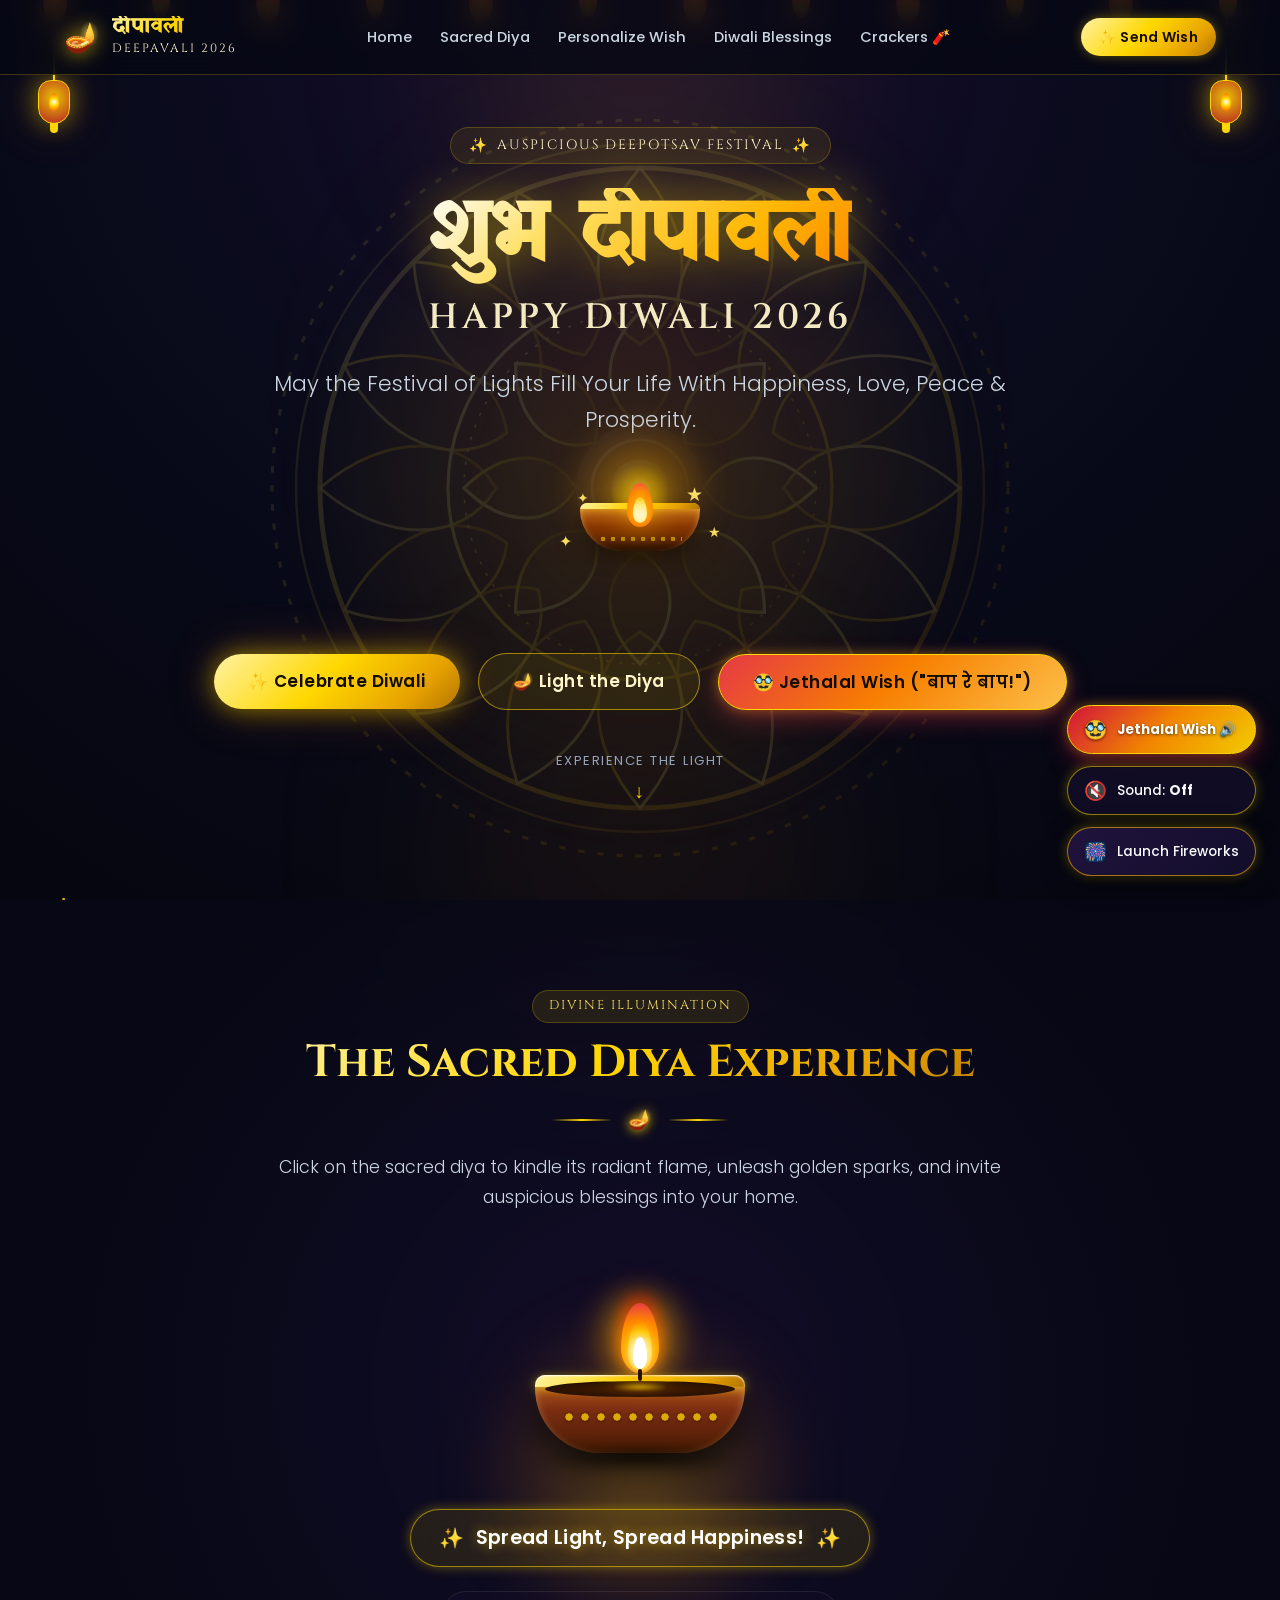
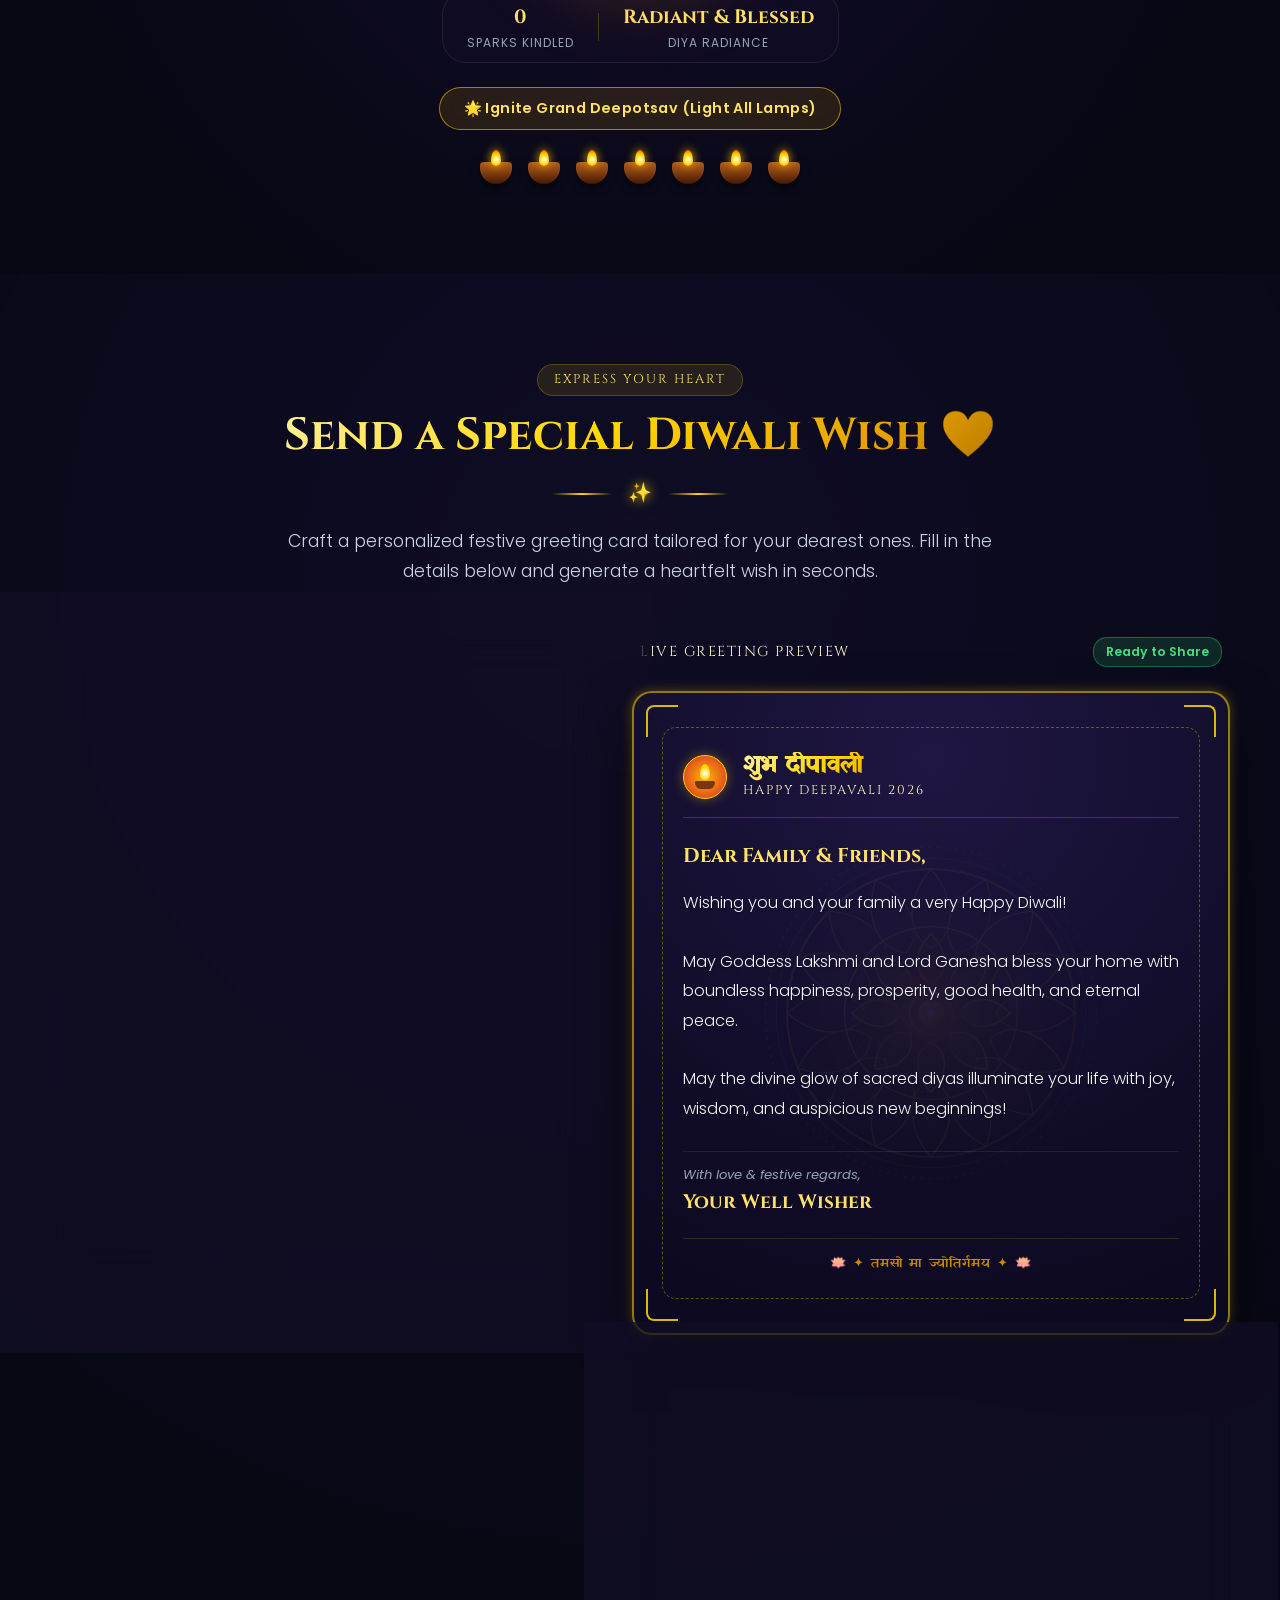
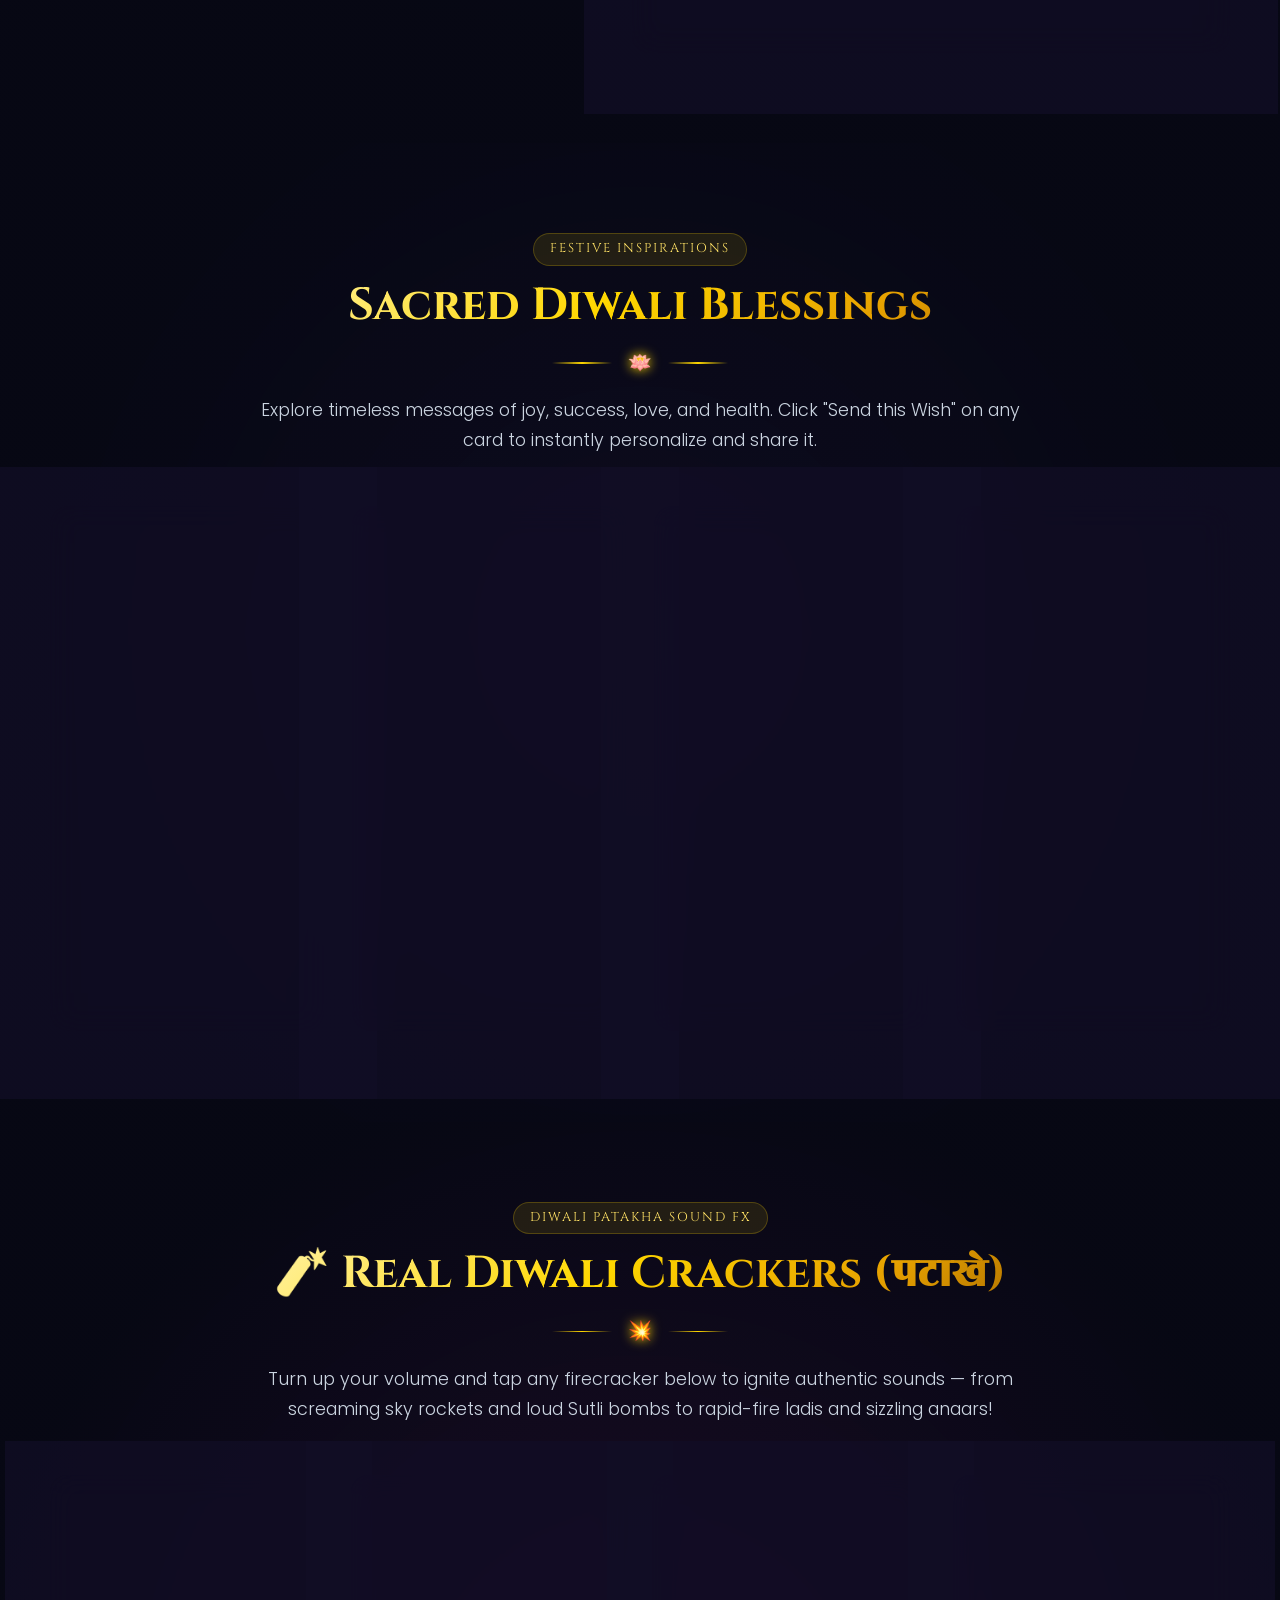
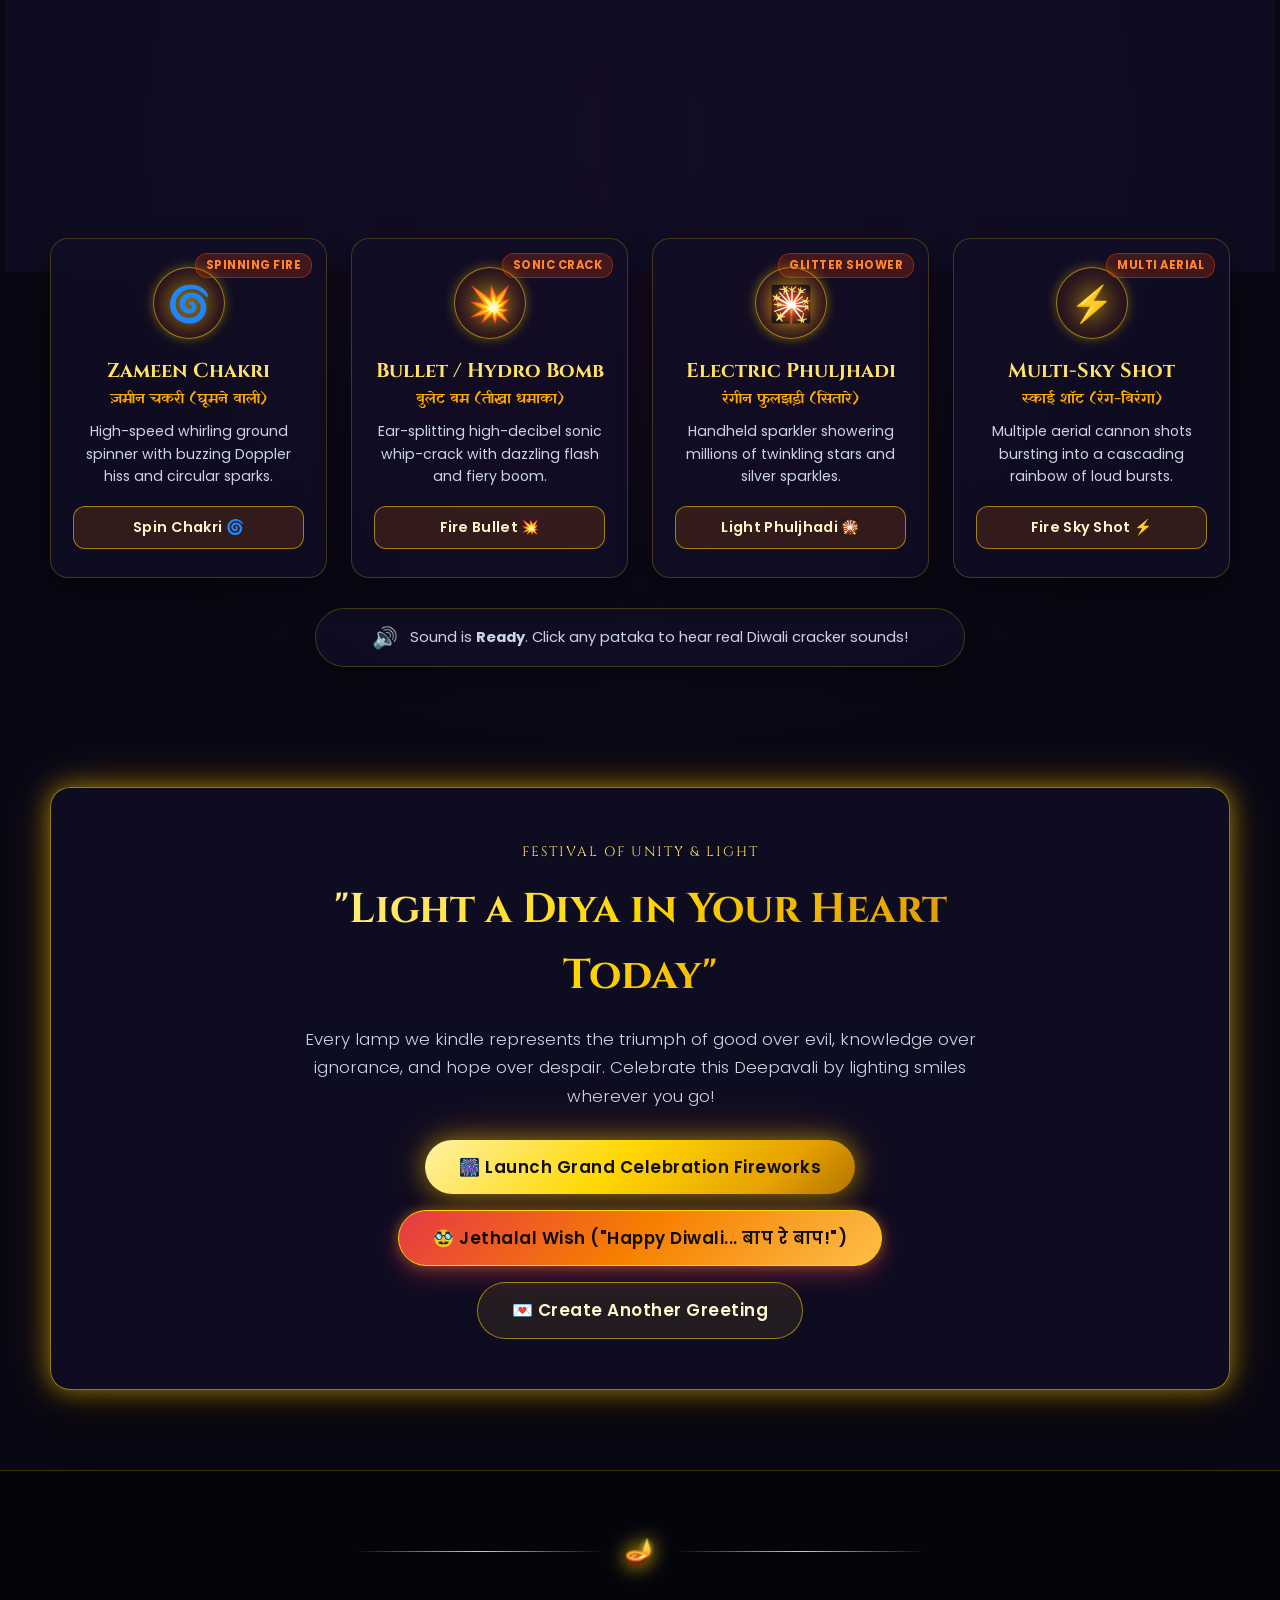
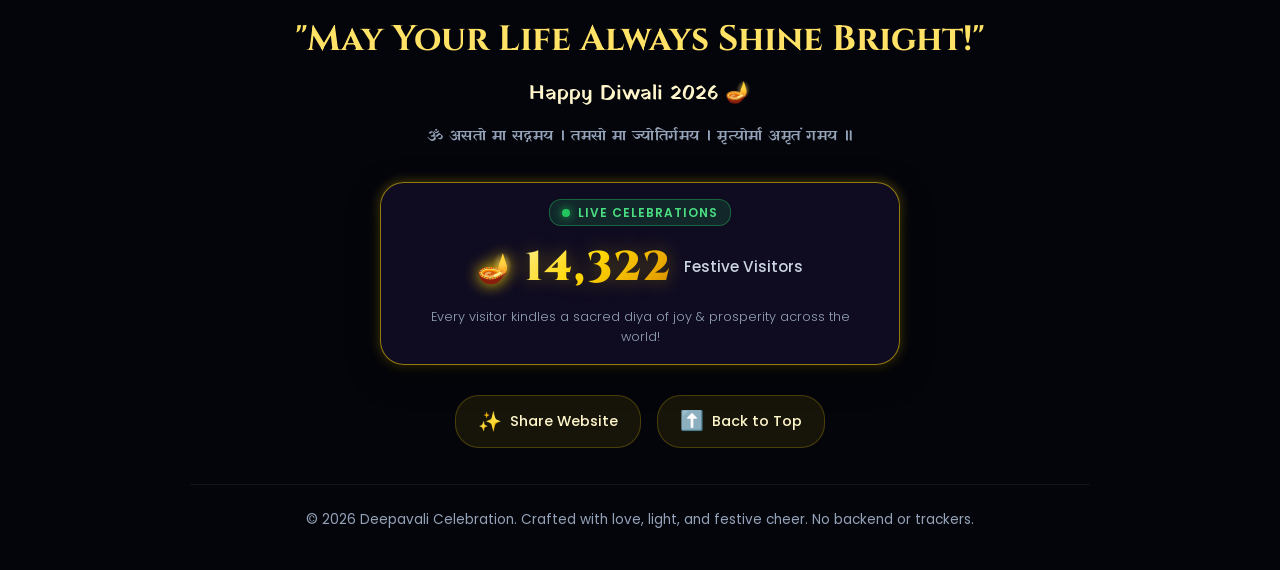
==== commit 62955f60: "feat: Add Jethalal Diwali voice button with authentic audio clip and celebrations" ====
--- a/index.html
+++ b/index.html
@@ -86,6 +86,10 @@
 
   <!-- Floating Audio & Celebration Controls -->
   <aside class="floating-controls" aria-label="Celebration Controls">
+    <button id="jethalal-voice-btn" class="control-btn control-btn--jetha" title="Play Jethalal Happy Diwali Voice" aria-label="Play Jethalal Happy Diwali Voice">
+      <span class="control-icon" id="jetha-icon">🥸</span>
+      <span class="control-label" id="jetha-label">Jethalal Wish 🔊</span>
+    </button>
     <button id="sound-toggle-btn" class="control-btn" title="Toggle Festive Sound Effects" aria-label="Toggle Festive Sound Effects" aria-pressed="false">
       <span class="control-icon" id="sound-icon">🔇</span>
       <span class="control-label">Sound: <strong id="sound-status">Off</strong></span>
@@ -212,6 +216,9 @@
           <a href="#interactive-diya" class="cta-button secondary-cta" id="cta-light-diya-btn">
             <span class="cta-text">🪔 Light the Diya</span>
           </a>
+          <button type="button" class="cta-button jetha-cta" id="hero-jetha-btn" title="Listen to Jethalal Happy Diwali voice">
+            <span class="cta-text">🥸 Jethalal Wish ("बाप रे बाप!")</span>
+          </button>
         </div>
 
         <!-- Floating scroll indicator -->
@@ -769,6 +776,9 @@
               <button type="button" class="cta-button primary-cta" id="banner-firework-btn">
                 <span>🎆 Launch Grand Celebration Fireworks</span>
               </button>
+              <button type="button" class="cta-button jetha-cta" id="banner-jetha-btn">
+                <span>🥸 Jethalal Wish ("Happy Diwali... बाप रे बाप!")</span>
+              </button>
               <a href="#wishes-generator" class="cta-button secondary-cta">
                 <span>💌 Create Another Greeting</span>
               </a>
--- a/style.css
+++ b/style.css
@@ -327,6 +327,52 @@
 .control-btn--sparkle {
   background: linear-gradient(135deg, rgba(35, 20, 65, 0.92), rgba(20, 15, 45, 0.92));
   border-color: rgba(255, 183, 3, 0.6);
+}
+
+/* Jethalal Voice Button Styling */
+.control-btn--jetha {
+  background: linear-gradient(135deg, rgba(220, 20, 60, 0.95) 0%, rgba(255, 140, 0, 0.95) 50%, rgba(255, 215, 0, 0.95) 100%);
+  border-color: #ffd700;
+  color: #fff;
+  font-weight: 700;
+  text-shadow: 0 1px 3px rgba(0, 0, 0, 0.6);
+  box-shadow: 0 8px 24px rgba(220, 20, 60, 0.4), var(--glow-gold-sm);
+}
+
+.control-btn--jetha:hover {
+  transform: translateY(-3px) scale(1.05);
+  box-shadow: 0 12px 30px rgba(220, 20, 60, 0.6), var(--glow-gold-md);
+  filter: brightness(1.15);
+}
+
+.control-btn--jetha.playing {
+  animation: jethaBeat 0.8s infinite alternate;
+  border-color: #fff;
+}
+
+@keyframes jethaBeat {
+  0% { transform: scale(1); box-shadow: 0 0 15px #ff007f, 0 0 30px #ffd700; }
+  100% { transform: scale(1.08); box-shadow: 0 0 25px #ff7700, 0 0 45px #fff; }
+}
+
+.jetha-cta {
+  background: linear-gradient(135deg, #e63946 0%, #f77f00 50%, #fcbf49 100%);
+  color: #120b00;
+  font-weight: 700;
+  border: 1.5px solid #ffd700;
+  box-shadow: 0 8px 25px rgba(230, 57, 70, 0.4), var(--glow-gold-sm);
+  transition: all var(--transition-normal);
+  cursor: pointer;
+}
+
+.jetha-cta:hover {
+  transform: translateY(-3px) scale(1.04);
+  box-shadow: 0 12px 32px rgba(230, 57, 70, 0.6), var(--glow-gold-md);
+  filter: brightness(1.12);
+}
+
+.jetha-cta.playing {
+  animation: jethaBeat 0.8s infinite alternate;
 }
 
 .control-icon {
